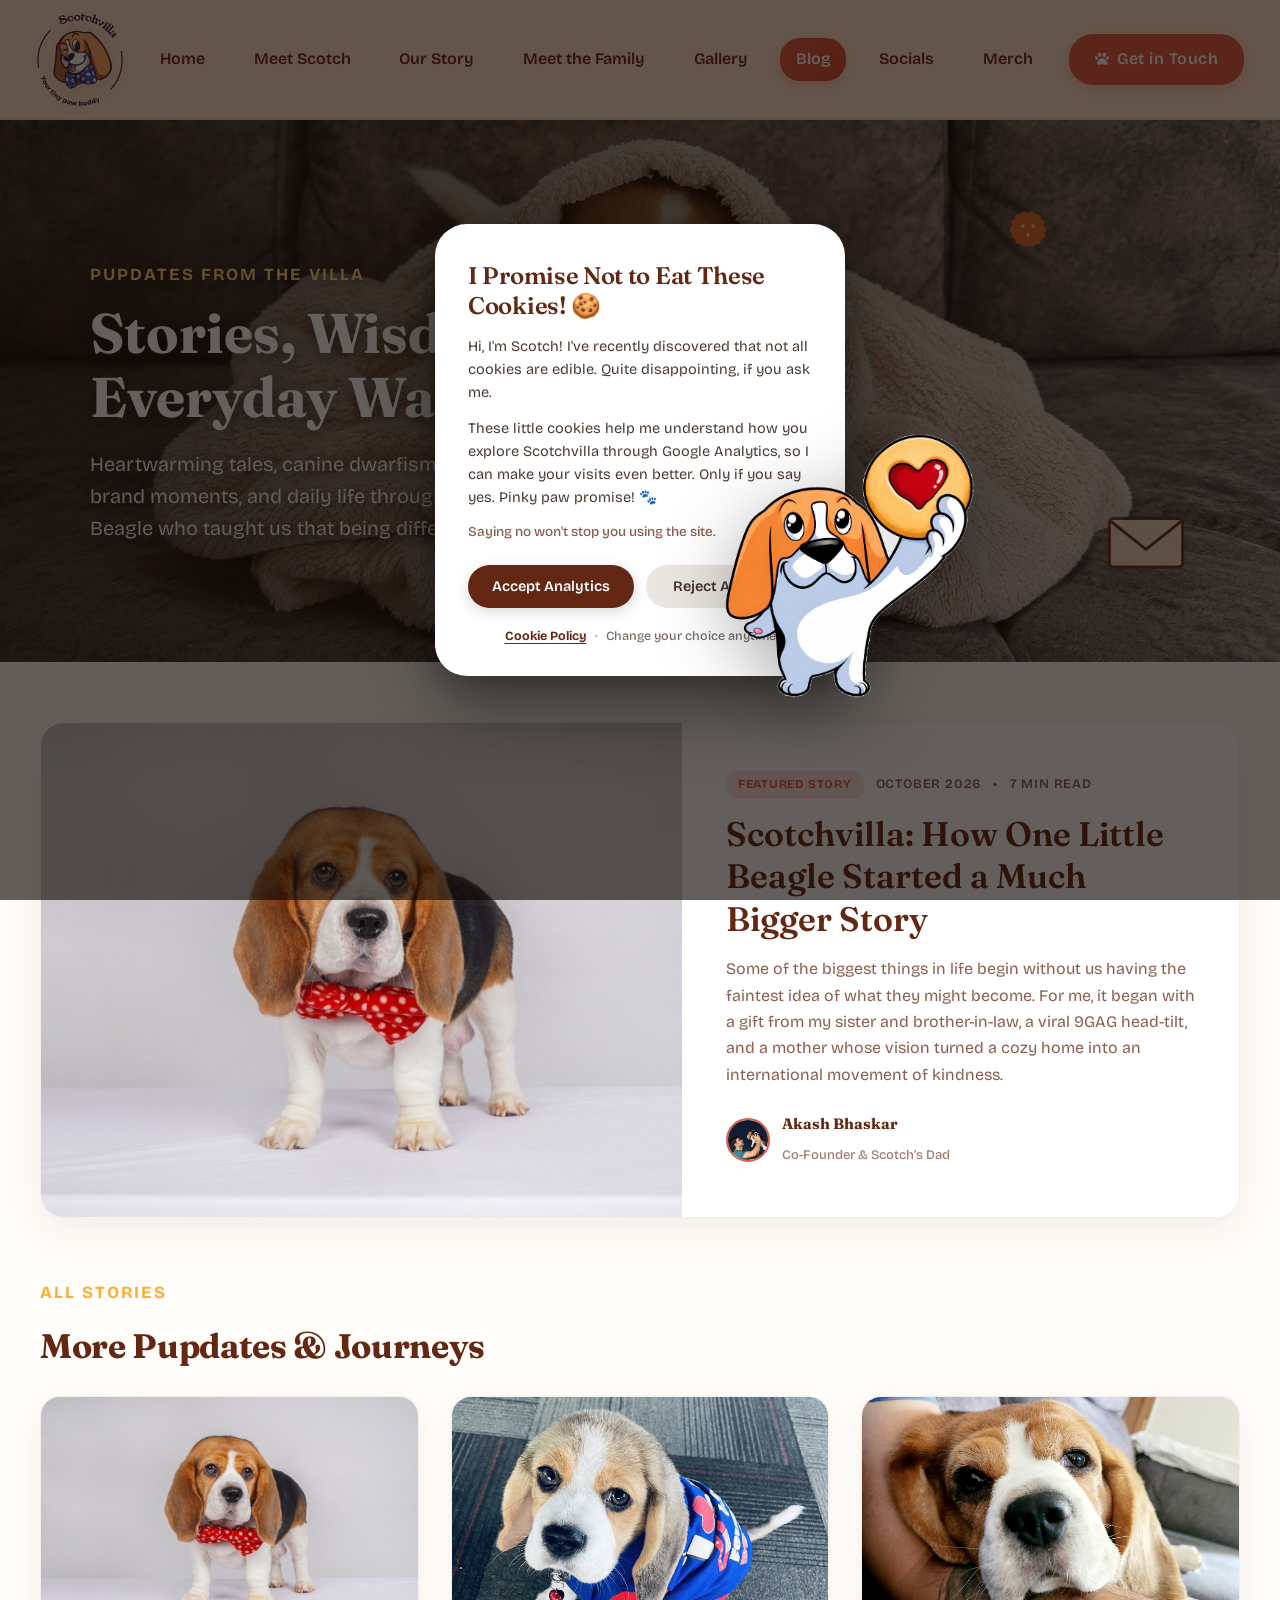
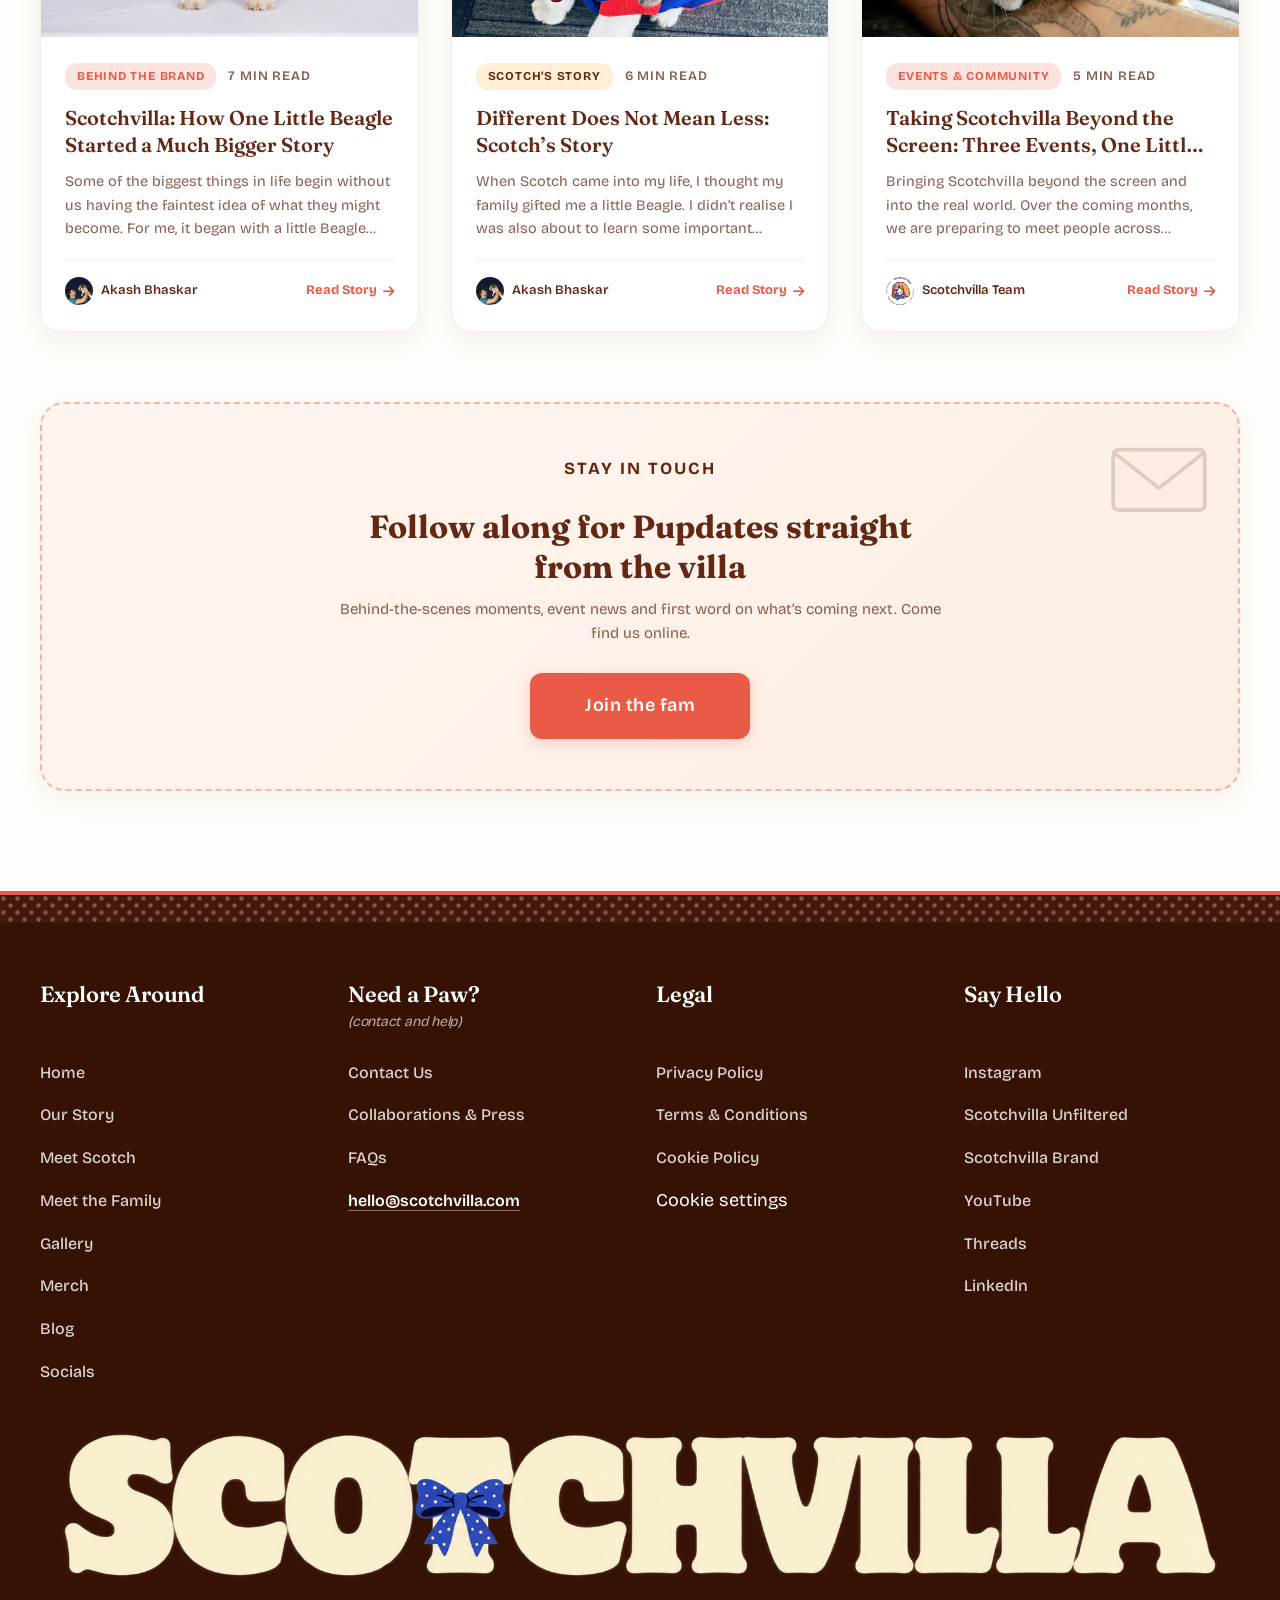
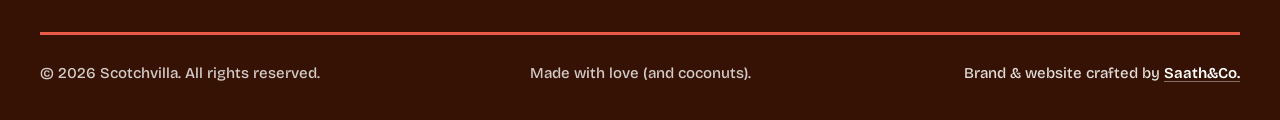
==== blog.html @ 908840a4 "Unify all CTA button border-radius to 12px across site" ====
<!DOCTYPE html>
<html lang="en">
<head>
  <meta charset="UTF-8">
  <meta name="viewport" content="width=device-width, initial-scale=1.0">
  <title>Blog — The Scotchvilla Pupdates & Stories | Life, Dwarfism & Joy</title>
  <meta name="description" content="Heartwarming stories, dwarfism care advice, behind-the-brand moments, and daily waddles from Scotch, the dwarf Beagle, and the Scotchvilla family.">
  
  <!-- Favicon -->
  <link rel="icon" type="image/png" sizes="32x32" href="images/favicon-32x32.png">
  <link rel="icon" type="image/png" sizes="192x192" href="images/favicon-192x192.png">
  <link rel="apple-touch-icon" href="images/apple-touch-icon.png">

  <!-- Google Fonts Preconnect -->
  <link rel="preconnect" href="https://fonts.googleapis.com">
  <link rel="preconnect" href="https://fonts.gstatic.com" crossorigin>
  <link href="https://fonts.googleapis.com/css2?family=Bricolage+Grotesque:opsz,wght@12..96,400..700&family=Caveat:wght@600;700&family=Fraunces:ital,opsz,wght@0,9..144,400..800;1,9..144,400..800&display=swap" rel="stylesheet">

  <!-- Font Awesome Icons -->
  <link rel="stylesheet" href="https://cdnjs.cloudflare.com/ajax/libs/font-awesome/6.4.0/css/all.min.css" integrity="sha512-iecdLmaskl7CVkqkXNQ/ZH/XLlvWZOJyj7Yy7tcenmpD1ypASozpmT/E0iPtmFIB46ZmdtAc9eNBvH0H/ZpiBw==" crossorigin="anonymous" referrerpolicy="no-referrer">

  <!-- Main & Subpages Stylesheets -->
  <link rel="stylesheet" href="css/style.css?v=61.0">
  <link rel="stylesheet" href="css/pages.css?v=29.0">
</head>
<body class="page-blog">

  <!-- ==================== HEADER / NAVBAR ==================== -->
  <header id="site-header" class="site-header">
    <div class="nav-container">
      <a href="index.html" class="logo-link" title="Scotchvilla">
        <img src="images/scotchvilla-logo.png" alt="Scotchvilla - Your tiny paw buddy" class="logo-img" width="580" height="622">
      </a>

      <!-- Desktop Nav -->
      <nav class="desktop-nav" aria-label="Main Navigation">
        <ul class="nav-menu">
          <li class="nav-item"><a href="index.html#hero" class="nav-link">Home</a></li>
          <li class="nav-item"><a href="index.html#meet-scotch" class="nav-link">Meet Scotch</a></li>
          <li class="nav-item"><a href="index.html#story-so-far" class="nav-link">Our Story</a></li>
          <li class="nav-item"><a href="index.html#puppies" class="nav-link">Meet the Family</a></li>
          <li class="nav-item"><a href="gallery.html" class="nav-link">Gallery</a></li>
          <li class="nav-item"><a href="blog.html" class="nav-link active">Blog</a></li>
          <li class="nav-item"><a href="socials.html" class="nav-link">Socials</a></li>
          <li class="nav-item"><a href="merch.html" class="nav-link">Merch</a></li>
        </ul>
      </nav>

      <!-- CTA Button -->
      <div class="header-actions">
        <a href="#contact-modal" class="btn btn-primary nav-cta open-contact-trigger"><i class="fas fa-paw nav-paw-icon"></i> Get in Touch</a>
        <button id="mobile-menu-toggle" class="mobile-toggle" aria-label="Toggle navigation menu" aria-expanded="false">
          <span class="hamburger-bar"></span>
          <span class="hamburger-bar"></span>
          <span class="hamburger-bar"></span>
        </button>
      </div>
    </div>

    <!-- Mobile Drawer Navigation -->
    <div id="mobile-nav-drawer" class="mobile-nav-drawer">
      <ul class="mobile-menu">
        <li class="mobile-item"><a href="index.html#hero" class="mobile-link">Home</a></li>
        <li class="mobile-item"><a href="index.html#meet-scotch" class="mobile-link">Meet Scotch</a></li>
        <li class="mobile-item"><a href="index.html#story-so-far" class="mobile-link">Our Story</a></li>
        <li class="mobile-item"><a href="index.html#puppies" class="mobile-link">Meet the Family</a></li>
        <li class="mobile-item"><a href="gallery.html" class="mobile-link">Gallery</a></li>
        <li class="mobile-item"><a href="blog.html" class="mobile-link active">Blog</a></li>
        <li class="mobile-item"><a href="socials.html" class="mobile-link">Socials</a></li>
        <li class="mobile-item"><a href="merch.html" class="mobile-link">Merch</a></li>
        <li class="mobile-item mobile-cta-wrap">
          <a href="#contact-modal" class="btn btn-primary btn-block open-contact-trigger">Get in Touch</a>
        </li>
      </ul>
    </div>
  </header>

  <main id="main-content">

    <!-- ==================== HERO BANNER ==================== -->
    <section class="subpage-hero gallery-hero blog-hero">
      <span class="subpage-doodle subpage-doodle-left" aria-hidden="true">
        <svg width="48" height="48" viewBox="0 0 24 24" fill="none" stroke="#E5422D" stroke-width="2.5" stroke-linecap="round" stroke-linejoin="round">
          <path d="M20.84 4.61a5.5 5.5 0 0 0-7.78 0L12 5.67l-1.06-1.06a5.5 5.5 0 0 0-7.78 7.78l1.06 1.06L12 21.23l7.78-7.78 1.06-1.06a5.5 5.5 0 0 0 0-7.78z"></path>
        </svg>
      </span>
      <span class="subpage-doodle subpage-doodle-right" aria-hidden="true">
        <svg width="44" height="44" viewBox="0 0 36 36" fill="none">
          <path d="M18 2 L18 34 M2 18 L34 18 M6 6 L30 30 M6 30 L30 6" stroke="#FCAD36" stroke-width="3" stroke-linecap="round"/>
        </svg>
      </span>

      <div class="subpage-hero-container">
        <span class="section-badge gold-badge">PUPDATES FROM THE VILLA</span>
        <h1 class="subpage-title">Stories, Wisdom &amp; Everyday Waddles</h1>
        <p class="subpage-subtitle">
          Heartwarming tales, canine dwarfism care insights, behind-the-brand moments, and daily life through the gentle eyes of a dwarf Beagle who taught us that being different is beautiful.
        </p>
      </div>
    </section>

    <!-- ==================== BLOG SECTION ==================== -->
    <section class="blog-section">
      <div class="section-container">

        <!-- Featured Post Card -->
        <article class="featured-post-card open-reader-trigger"
          data-title="Scotchvilla: How One Little Beagle Started a Much Bigger Story"
          data-category="Behind the Brand"
          data-date="October 2026"
          data-readtime="7 min read"
          data-author="Akash Bhaskar"
          data-img="images/blog-scotch-bowtie.jpg"
          data-content="<p>Some of the biggest things in life begin without us having the faintest idea of what they might become.</p><p>For me, it began with a little Beagle called Scotch.</p><p>Scotch came into my life as a gift from my sister Athira and my brother-in-law Sagar. I don't think any of us could have imagined then just how much this little dog would come to mean to me, or how far his story would eventually travel.</p><p>He quickly became a very important part of my life. There was his love for food, his peculiar little walk, his expressions, his cuddles and all the everyday moments that make living with a dog such a joy. Scotch has dwarfism, which makes him physically different in certain ways, but what I came to know first and foremost was his personality. He was simply Scotch, with his own quirks, preferences and ways of looking at the world.</p><p>At the time, I wasn't thinking about any of this as a story worth telling. I was just living it.</p><p>Then, a friend of mine asked if I could create an Instagram account for Scotch. She found him incredibly cute and wanted to follow his little adventures. I thought a few other friends might enjoy seeing him too.</p><p>So, in 2022, I created an account and called it Scotchvilla.</p><p>I had combined Scotch's name with the word Villa because I wanted it to feel like his little home on the internet. For the first three months or so, the account was private. There was no business plan, no content strategy and certainly no ambition to build a brand. I was simply sharing pictures of my extra adorable dog.</p><p>Little did I know that this little home would eventually welcome people from all over the world.</p><h3 style='font-family: var(--font-serif); font-size: 24px; color: var(--color-brown); margin: 30px 0 14px;'>When the world started noticing Scotch</h3><p>One of the first moments that changed everything was a very simple reel.</p><p>Scotch was sitting, sticking his tongue out and tilting his head. That was it. No elaborate shoot, no clever production and no complicated ideas. Just a dog being himself.</p><p>The reel went viral and was even featured by 9GAG.</p><p>Suddenly, people who had never met us were following Scotch. When the account reached around 10,000 followers, I began noticing people from countries I had never imagined he would reach. We had followers from the US, Canada, Europe, Brazil, Thailand, Malaysia and several other places.</p><p>But the numbers weren't what stayed with me.</p><p>It was the messages.</p><p>People would tell me that Scotch had made their day better or cheered them up when they were feeling low. They weren't just commenting on how adorable he looked. They were telling me how he made them feel.</p><p>I remember attending a meetup in Bengaluru with Scotch and having someone approach me because they recognised him. It was a strange and wonderful feeling. A dog who had initially been known only to our family and friends had become recognisable to strangers.</p><p>Then came another interesting suggestion. People began asking if we could create a plush toy resembling Scotch, something they could keep with them beyond a screen.</p><p>That really stayed with me. It made me realise that people were beginning to see Scotch as a comforting character, someone they wanted to take a little piece of into their own lives.</p><p>We hadn't set out to build a community. We had simply shared Scotch with the world, and a community had grown around him.</p><h3 style='font-family: var(--font-serif); font-size: 24px; color: var(--color-brown); margin: 30px 0 14px;'>When a little home needed a bigger world</h3><p>As Scotch's audience grew, I began thinking about what people were connecting with.</p><p>It wasn't just his appearance. It was his personality, his individuality and the joy he brought into their lives.</p><p>Scotch is a dwarf Beagle with a distinctive little walk and his own needs and limitations. But he is also a dog who loves food (particularly coconut), cuddles, family and the simple pleasures of life. His physical differences are part of his story, but they aren't his entire story.</p><p>Living with him made me think about how often we expect people and animals to fit into our idea of normal. We spend so much time trying to fit in ourselves that we sometimes forget there is no single way to look, live or experience the world.</p><p>Perhaps the more important thing is to accept ourselves and allow others the same freedom.</p><p>I began seeing the possibility of building something around that feeling. Something that could bring people joy while encouraging kindness, empathy, individuality and inclusion.</p><p>There was also a practical consideration. Instagram had given us an incredible community, and it will always remain an important part of our journey. But I didn't want Scotchvilla's entire future to depend on one social media platform.</p><p>I wanted to create a home of our own, with room for stories, products, experiences, collaborations and relationships that could grow over time.</p><p>The idea wasn't to stop sharing Scotch. It was to build something more around what people already loved about him.</p><p>And that is where my mother, Srikala Bhaskaran, came in.</p><h3 style='font-family: var(--font-serif); font-size: 24px; color: var(--color-brown); margin: 30px 0 14px;'>The vision that turned Scotchvilla into a brand</h3><p>Mom was the person who first saw the possibility of taking Scotchvilla beyond Instagram and turning it into a meaningful brand.</p><p>My mom has always been the anchor of our family. She is caring and deeply devoted to the people around her, but she is also strong, assertive and resilient. She has guided me and my sister through important decisions and has been a constant source of wisdom.</p><p>What made her role in Scotchvilla special was that she didn't see it merely as a popular Instagram page. She saw the possibility of building something that could grow, create value and make a positive impact.</p><p>She initiated the idea of turning that possibility into a brand.</p><p>Scotchvilla gave her an opportunity to bring her judgement, ideas and life experience into a new role. She helped shape our thinking around products and content, contributed to budgeting and became our first investor.</p><p>My role has been to help translate that vision into action, bringing together my experience in entrepreneurship, storytelling, digital media, community building and marketing.</p><p>We approach the journey from different perspectives, but the ambition is shared: to build something meaningful from a story that began very personally for our family.</p><p>In January 2026, we formally launched Scotchvilla as a brand at Pet Fair Bengaluru.</p><p>We started with stickers, bookmarks, badges, postcards, calendars and calendars, followed by T-shirts, Tote bags and Fridge Magnets. These were our first steps towards giving people something tangible that they could take home from the world of Scotch.</p><p>But merchandise was never meant to be the destination.</p><h3 style='font-family: var(--font-serif); font-size: 24px; color: var(--color-brown); margin: 30px 0 14px;'>More than a brand built around a dog</h3><p>We imagine Scotchvilla growing into a character-led world of stories, toys, products, experiences, events and community.</p><p>A world that children and families can enjoy, pet parents can relate to, and even people who have never owned a pet can find something meaningful in.</p><p>At its heart, Scotchvilla celebrates kindness, empathy, inclusivity, individuality and joy. We want these values to influence what we create, the people we work with and the impact we make, including our commitment to animal welfare.</p><p>We also know that building a brand requires more than having an audience that loves a character. We have to understand what people genuinely want, create things that add value and make responsible decisions that allow the business to grow sustainably.</p><p>We are still learning, experimenting and figuring things out. There is a long way to go, and that is part of the excitement.</p><p>What matters to me is that we grow without losing the emotional connection that brought people to Scotch in the first place.</p><p>I want children to discover a world that sparks their imagination. I want pet parents to find stories that feel familiar. I want families to feel welcome, and I want people to realise that they don't need to be a parent to a dog to belong here.</p><p>You could come to Scotchvilla because you love dogs, because you enjoy a good character, because something makes you laugh, or simply because you believe the world could do with a little more kindness.</p><p>There should be room for everyone.</p><h3 style='font-family: var(--font-serif); font-size: 24px; color: var(--color-brown); margin: 30px 0 14px;'>The little dog who started it all</h3><p>Looking back, I find it rather wonderful that this entire journey began with a gift from my sister and brother-in-law, followed by a friend who wanted to see pictures of my dog.</p><p>I wasn't trying to build a community. I wasn't trying to start a business. I certainly wasn't thinking about creating a character-led brand with ambitions beyond India.</p><p>I was just sharing little moments from my life with Scotch.</p><p>Somewhere along the way, those moments began to mean something to people we had never met. And that connection gave us the opportunity to build something bigger.</p><p>Scotch will always be at the heart of this story. He is the reason it began, the character people first connected with and the little dog who continues to remind us that being different doesn't make you any less deserving of love, happiness or a fulfilling life.</p><p>But Scotchvilla is the world we are building from that beginning.</p><p>A world where stories bring people together, products bring a little joy into everyday life, and kindness is something we practise rather than simply talk about.</p><p>I hope that, over time, Scotchvilla becomes one of the world's most loved and kind character-led brands. Not simply because people recognise Scotch, but because they believe in what the world around him stands for.</p><p>My biggest ambition is to build a brand that grows beyond one dog, but never grows away from the values that dog taught us.</p><p>And to think, it all began because someone wanted to see a few pictures of him.</p>">
          <div class="featured-media">
            <img src="images/blog-scotch-bowtie.jpg" alt="Scotch wearing a red polka-dot bow tie" class="featured-img" loading="lazy">
          </div>
          <div class="featured-content">
            <div class="post-meta">
              <span class="post-tag tag-coral">FEATURED STORY</span>
              <span>October 2026</span>
              <span>&bull;</span>
              <span>7 min read</span>
            </div>
            <h2 class="post-title">Scotchvilla: How One Little Beagle Started a Much Bigger Story</h2>
            <p class="post-excerpt">
              Some of the biggest things in life begin without us having the faintest idea of what they might become. For me, it began with a gift from my sister and brother-in-law, a viral 9GAG head-tilt, and a mother whose vision turned a cozy home into an international movement of kindness.
            </p>
            <div class="post-author-box">
              <img src="images/family-akash.png?v=2.0" alt="Akash" class="author-avatar">
              <div class="author-info">
                <h4>Akash Bhaskar</h4>
                <span>Co-Founder &amp; Scotch’s Dad</span>
              </div>
            </div>
          </div>
        </article>

        <!-- Blog Section Heading -->
        <div class="blog-section-heading">
          <span class="section-badge gold-badge">ALL STORIES</span>
          <h2 class="section-title">More Pupdates &amp; Journeys</h2>
        </div>

        <!-- Blog Posts Grid -->
        <div class="blog-grid" id="blog-grid">

          <!-- Post 1: Behind the Brand Flagship Story -->
          <article class="blog-card open-reader-trigger"
            data-category="Behind the Brand"
            data-title="Scotchvilla: How One Little Beagle Started a Much Bigger Story"
            data-date="Oct 20, 2026"
            data-readtime="7 min read"
            data-author="Akash Bhaskar"
            data-img="images/blog-scotch-bowtie.jpg"
            data-content="<p>Some of the biggest things in life begin without us having the faintest idea of what they might become.</p><p>For me, it began with a little Beagle called Scotch.</p><p>Scotch came into my life as a gift from my sister Athira and my brother-in-law Sagar. I don't think any of us could have imagined then just how much this little dog would come to mean to me, or how far his story would eventually travel.</p><p>He quickly became a very important part of my life. There was his love for food, his peculiar little walk, his expressions, his cuddles and all the everyday moments that make living with a dog such a joy. Scotch has dwarfism, which makes him physically different in certain ways, but what I came to know first and foremost was his personality. He was simply Scotch, with his own quirks, preferences and ways of looking at the world.</p><p>At the time, I wasn't thinking about any of this as a story worth telling. I was just living it.</p><p>Then, a friend of mine asked if I could create an Instagram account for Scotch. She found him incredibly cute and wanted to follow his little adventures. I thought a few other friends might enjoy seeing him too.</p><p>So, in 2022, I created an account and called it Scotchvilla.</p><p>I had combined Scotch's name with the word Villa because I wanted it to feel like his little home on the internet. For the first three months or so, the account was private. There was no business plan, no content strategy and certainly no ambition to build a brand. I was simply sharing pictures of my extra adorable dog.</p><p>Little did I know that this little home would eventually welcome people from all over the world.</p><h3 style='font-family: var(--font-serif); font-size: 24px; color: var(--color-brown); margin: 30px 0 14px;'>When the world started noticing Scotch</h3><p>One of the first moments that changed everything was a very simple reel.</p><p>Scotch was sitting, sticking his tongue out and tilting his head. That was it. No elaborate shoot, no clever production and no complicated ideas. Just a dog being himself.</p><p>The reel went viral and was even featured by 9GAG.</p><p>Suddenly, people who had never met us were following Scotch. When the account reached around 10,000 followers, I began noticing people from countries I had never imagined he would reach. We had followers from the US, Canada, Europe, Brazil, Thailand, Malaysia and several other places.</p><p>But the numbers weren't what stayed with me.</p><p>It was the messages.</p><p>People would tell me that Scotch had made their day better or cheered them up when they were feeling low. They weren't just commenting on how adorable he looked. They were telling me how he made them feel.</p><p>I remember attending a meetup in Bengaluru with Scotch and having someone approach me because they recognised him. It was a strange and wonderful feeling. A dog who had initially been known only to our family and friends had become recognisable to strangers.</p><p>Then came another interesting suggestion. People began asking if we could create a plush toy resembling Scotch, something they could keep with them beyond a screen.</p><p>That really stayed with me. It made me realise that people were beginning to see Scotch as a comforting character, someone they wanted to take a little piece of into their own lives.</p><p>We hadn't set out to build a community. We had simply shared Scotch with the world, and a community had grown around him.</p><h3 style='font-family: var(--font-serif); font-size: 24px; color: var(--color-brown); margin: 30px 0 14px;'>When a little home needed a bigger world</h3><p>As Scotch's audience grew, I began thinking about what people were connecting with.</p><p>It wasn't just his appearance. It was his personality, his individuality and the joy he brought into their lives.</p><p>Scotch is a dwarf Beagle with a distinctive little walk and his own needs and limitations. But he is also a dog who loves food (particularly coconut), cuddles, family and the simple pleasures of life. His physical differences are part of his story, but they aren't his entire story.</p><p>Living with him made me think about how often we expect people and animals to fit into our idea of normal. We spend so much time trying to fit in ourselves that we sometimes forget there is no single way to look, live or experience the world.</p><p>Perhaps the more important thing is to accept ourselves and allow others the same freedom.</p><p>I began seeing the possibility of building something around that feeling. Something that could bring people joy while encouraging kindness, empathy, individuality and inclusion.</p><p>There was also a practical consideration. Instagram had given us an incredible community, and it will always remain an important part of our journey. But I didn't want Scotchvilla's entire future to depend on one social media platform.</p><p>I wanted to create a home of our own, with room for stories, products, experiences, collaborations and relationships that could grow over time.</p><p>The idea wasn't to stop sharing Scotch. It was to build something more around what people already loved about him.</p><p>And that is where my mother, Srikala Bhaskaran, came in.</p><h3 style='font-family: var(--font-serif); font-size: 24px; color: var(--color-brown); margin: 30px 0 14px;'>The vision that turned Scotchvilla into a brand</h3><p>Mom was the person who first saw the possibility of taking Scotchvilla beyond Instagram and turning it into a meaningful brand.</p><p>My mom has always been the anchor of our family. She is caring and deeply devoted to the people around her, but she is also strong, assertive and resilient. She has guided me and my sister through important decisions and has been a constant source of wisdom.</p><p>What made her role in Scotchvilla special was that she didn't see it merely as a popular Instagram page. She saw the possibility of building something that could grow, create value and make a positive impact.</p><p>She initiated the idea of turning that possibility into a brand.</p><p>Scotchvilla gave her an opportunity to bring her judgement, ideas and life experience into a new role. She helped shape our thinking around products and content, contributed to budgeting and became our first investor.</p><p>My role has been to help translate that vision into action, bringing together my experience in entrepreneurship, storytelling, digital media, community building and marketing.</p><p>We approach the journey from different perspectives, but the ambition is shared: to build something meaningful from a story that began very personally for our family.</p><p>In January 2026, we formally launched Scotchvilla as a brand at Pet Fair Bengaluru.</p><p>We started with stickers, bookmarks, badges, postcards, calendars and calendars, followed by T-shirts, Tote bags and Fridge Magnets. These were our first steps towards giving people something tangible that they could take home from the world of Scotch.</p><p>But merchandise was never meant to be the destination.</p><h3 style='font-family: var(--font-serif); font-size: 24px; color: var(--color-brown); margin: 30px 0 14px;'>More than a brand built around a dog</h3><p>We imagine Scotchvilla growing into a character-led world of stories, toys, products, experiences, events and community.</p><p>A world that children and families can enjoy, pet parents can relate to, and even people who have never owned a pet can find something meaningful in.</p><p>At its heart, Scotchvilla celebrates kindness, empathy, inclusivity, individuality and joy. We want these values to influence what we create, the people we work with and the impact we make, including our commitment to animal welfare.</p><p>We also know that building a brand requires more than having an audience that loves a character. We have to understand what people genuinely want, create things that add value and make responsible decisions that allow the business to grow sustainably.</p><p>We are still learning, experimenting and figuring things out. There is a long way to go, and that is part of the excitement.</p><p>What matters to me is that we grow without losing the emotional connection that brought people to Scotch in the first place.</p><p>I want children to discover a world that sparks their imagination. I want pet parents to find stories that feel familiar. I want families to feel welcome, and I want people to realise that they don't need to be a parent to a dog to belong here.</p><p>You could come to Scotchvilla because you love dogs, because you enjoy a good character, because something makes you laugh, or simply because you believe the world could do with a little more kindness.</p><p>There should be room for everyone.</p><h3 style='font-family: var(--font-serif); font-size: 24px; color: var(--color-brown); margin: 30px 0 14px;'>The little dog who started it all</h3><p>Looking back, I find it rather wonderful that this entire journey began with a gift from my sister and brother-in-law, followed by a friend who wanted to see pictures of my dog.</p><p>I wasn't trying to build a community. I wasn't trying to start a business. I certainly wasn't thinking about creating a character-led brand with ambitions beyond India.</p><p>I was just sharing little moments from my life with Scotch.</p><p>Somewhere along the way, those moments began to mean something to people we had never met. And that connection gave us the opportunity to build something bigger.</p><p>Scotch will always be at the heart of this story. He is the reason it began, the character people first connected with and the little dog who continues to remind us that being different doesn't make you any less deserving of love, happiness or a fulfilling life.</p><p>But Scotchvilla is the world we are building from that beginning.</p><p>A world where stories bring people together, products bring a little joy into everyday life, and kindness is something we practise rather than simply talk about.</p><p>I hope that, over time, Scotchvilla becomes one of the world's most loved and kind character-led brands. Not simply because people recognise Scotch, but because they believe in what the world around him stands for.</p><p>My biggest ambition is to build a brand that grows beyond one dog, but never grows away from the values that dog taught us.</p><p>And to think, it all began because someone wanted to see a few pictures of him.</p>">
            <div class="blog-card-media">
              <img src="images/blog-scotch-bowtie.jpg" alt="Scotch wearing a red polka-dot bow tie" class="blog-card-img" loading="lazy">
            </div>
            <div class="blog-card-body">
              <div class="post-meta">
                <span class="post-tag tag-coral">Behind the Brand</span>
                <span>7 min read</span>
              </div>
              <h3 class="blog-card-title">Scotchvilla: How One Little Beagle Started a Much Bigger Story</h3>
              <p class="blog-card-excerpt">
                Some of the biggest things in life begin without us having the faintest idea of what they might become. For me, it began with a little Beagle called Scotch.
              </p>
              <div class="blog-card-footer">
                <div class="blog-card-author">
                  <img src="images/family-akash.png?v=2.0" alt="Akash" class="blog-card-author-avatar">
                  <span>Akash Bhaskar</span>
                </div>
                <span class="read-story-link">Read Story <i class="fas fa-arrow-right"></i></span>
              </div>
            </div>
          </article>

          <!-- Post 2: Different Does Not Mean Less: Scotch’s Story -->
          <article class="blog-card open-reader-trigger"
            data-category="Scotch’s Story"
            data-title="Different Does Not Mean Less: Scotch’s Story"
            data-date="October 2026"
            data-readtime="6 min read"
            data-author="Akash Bhaskar"
            data-img="images/gallery/gallery-13.jpg"
            data-content="<p>When Scotch came into my life, I thought my family gifted me a little Beagle. I didn’t realise I was also about to learn some important lessons about patience, acceptance and what it really means to understand another living being.</p><p>Scotch came home on 4th August 2021, as a gift from my sister Athira and my brother-in-law Sagar. He was unbelievably tiny, ridiculously adorable and had the most peculiar little walk. He was much smaller than other Beagles his age, but at the time, I didn’t know what that meant.</p><p>I was simply happy to have him around.</p><p>As the months passed, however, we began noticing that Scotch wasn’t growing as we would normally expect a Beagle to grow. His size and distinctive waddle were things we had noticed from the beginning, but his growth made us wonder whether there was something more we needed to understand.</p><h3 style='font-family: var(--font-serif); font-size: 24px; color: var(--color-brown); margin: 30px 0 14px;'>Finding Answers</h3><p>A few months after Scotch came home, I took him to work one day. A colleague pointed out that he wasn’t growing as expected, which prompted me to look into it more seriously.</p><p>We consulted different veterinarians and made dietary changes based on their advice. Eventually, a senior veterinarian in Bengaluru recommended further investigations, including DNA testing and X-rays. Scotch was around seven to eight months old when we learnt that he had dwarfism.</p><p>Until then, I had never had to navigate anything like this as a pet parent. Suddenly, there were questions I needed answers to. What did this mean for Scotch? Were there things we needed to do differently? How could we make sure he was comfortable and well cared for?</p><p>Like most first-time pet parents facing something unfamiliar, I had to learn along the way. We sought veterinary advice, paid closer attention to his needs and gradually became more conscious of the responsibility involved.</p><p>Scotch also has hypothyroidism, for which he takes regular medication, and an enlarged heart. These are important parts of his individual health history, and we continue to pay attention to his health and wellbeing with veterinary guidance.</p><p>One thing the veterinarian said when we learnt about Scotch’s dwarfism has stayed with me. He told me that Scotch was going to be a blessing in my life.</p><p>Looking back, I can say he was right.</p><h3 style='font-family: var(--font-serif); font-size: 24px; color: var(--color-brown); margin: 30px 0 14px;'>Getting to Know Scotch, Beyond His Diagnosis</h3><p>Scotch is a calm, gentle and loving dog. He loves food, enjoys cuddling up next to people and can happily settle down for a nap. He has what I often think of as an old-soul personality inside a body that looks like it belongs to an eternal puppy.</p><p>His little waddle is unmistakable. So is his ability to make himself comfortable beside someone and fall asleep as though the world has no pressing business to attend to.</p><p>Of course, we are mindful of his individual needs. His diet, activities, medication and veterinary visits are important parts of caring for him. We have learnt not to assume that what works for another dog will automatically work for Scotch.</p><p>But I have never wanted his dwarfism to become the only thing people know about him.</p><p>He is not simply a dog with a condition. He is Scotch - a foodie, a cuddler, a comforting companion and a character with a personality entirely his own.</p><p>His dwarfism is part of his story. It is not the whole story.</p><h3 style='font-family: var(--font-serif); font-size: 24px; color: var(--color-brown); margin: 30px 0 14px;'>The Kind of Love That Shows Up Every Day</h3><p>Scotch is particularly close to my mother, Srikala, whom we call his granny. Their relationship is much like that of a granny and her grandchild.</p><p>She makes sure he is fed on time and often feeds him before sitting down to have her own meal. He sleeps beside her, and there is a sense of comfort and familiarity between them that is lovely to watch.</p><p>These might seem like ordinary routines, but I think they tell us something important about caring for another life.</p><p>Love isn&#x27;t always expressed through grand gestures. Sometimes, it is making sure someone has eaten, noticing when something feels different and being there consistently, even when nobody is watching.</p><p>As a family, we have learnt to be more attentive to Scotch&#x27;s needs. Not because every dog with dwarfism needs exactly the same care, but because every dog deserves to be understood as an individual.</p><h3 style='font-family: var(--font-serif); font-size: 24px; color: var(--color-brown); margin: 30px 0 14px;'>What Scotch Has Taught Me About Difference</h3><p>Living with Scotch has made me question how often we measure things against an idea of what is normal.</p><p>We have expectations of how a Beagle should look, how a dog should behave and what growing up should look like. When something falls outside those expectations, we can become so focused on the difference that we overlook the individual.</p><p>Scotch has reminded me that physical differences do not tell us everything about a life. Equally, an adorable appearance does not tell us everything about an animal&#x27;s health or wellbeing. We need to appreciate individuality while taking health and responsible care seriously.</p><p>For anyone caring for a dog with additional needs, my advice would be simple: ask questions, seek guidance from a qualified veterinarian, pay attention to your dog and be prepared to adapt. It is perfectly understandable to feel overwhelmed by an unexpected diagnosis. You don&#x27;t have to know everything immediately; you do have to be willing to learn.</p><p>And if you meet a dog who looks or moves differently, look beyond that first observation. There is a personality, a life and a relationship behind it.</p><h3 style='font-family: var(--font-serif); font-size: 24px; color: var(--color-brown); margin: 30px 0 14px;'>More Than a Story About Dwarfism</h3><p>Scotch has influenced the way I think about individuality, empathy and acceptance. Those lessons have also shaped what I want Scotchvilla to stand for.</p><p>I want us to share his story honestly, helping people understand animals with different needs without reducing them to those differences. I want to encourage responsible pet parenting, kindness and a little more understanding of the lives we share with animals.</p><p>Most importantly, I want people to see Scotch as more than his physical appearance. He doesn&#x27;t need to behave like a typical Beagle or fit into anyone&#x27;s expectations to be special.</p><p>Sometimes, he is just happily eating his food. Sometimes, he snuggles up beside his granny. Sometimes, he is waddling across the room, completely unaware of how many people find that little walk endearing.</p><p>And sometimes, simply being Scotch is enough.</p><p>If his story helps even a few people look at animals who are different with greater kindness and empathy, sharing it will have been worthwhile.</p><p>Scotch has taught me one thing above all: different does not mean less.</p>">
            <div class="blog-card-media">
              <img src="images/gallery/gallery-13.jpg" alt="Scotch waddling happily" class="blog-card-img" loading="lazy">
            </div>
            <div class="blog-card-body">
              <div class="post-meta">
                <span class="post-tag">Scotch’s Story</span>
                <span>6 min read</span>
              </div>
              <h3 class="blog-card-title">Different Does Not Mean Less: Scotch’s Story</h3>
              <p class="blog-card-excerpt">
                When Scotch came into my life, I thought my family gifted me a little Beagle. I didn’t realise I was also about to learn some important lessons about patience, acceptance and what it really means to understand another living being.
              </p>
              <div class="blog-card-footer">
                <div class="blog-card-author">
                  <img src="images/family-akash.png?v=2.0" alt="Akash" class="blog-card-author-avatar">
                  <span>Akash Bhaskar</span>
                </div>
                <span class="read-story-link">Read Story <i class="fas fa-arrow-right"></i></span>
              </div>
            </div>
          </article>

          <!-- Post 3: Taking Scotchvilla Beyond the Screen: Three Events, One Little World -->
          <article class="blog-card open-reader-trigger"
            data-category="Events &amp; Community"
            data-title="Taking Scotchvilla Beyond the Screen: Three Events, One Little World"
            data-date="November 2026"
            data-readtime="5 min read"
            data-author="The Scotchvilla Team"
            data-img="images/gallery/gallery-09.jpg"
            data-content="<p>Scotchvilla began with a little Beagle called Scotch and a corner of the internet where people came to smile at his antics. Over time, that corner grew into a community, a collection of products and an idea that was always meant to become something bigger.</p><p>Now, we are taking the next step: bringing Scotchvilla beyond the screen and into the real world.</p><p>Over the coming months, we are preparing to meet people across Bengaluru, Pune and Mumbai. Each event brings a different audience and a different opportunity to introduce people to Scotchvilla. But the idea behind all three remains the same: to build a world around Scotch that people can experience through products, stories, creativity and community.</p><h3 style='font-family: var(--font-serif); font-size: 24px; color: var(--color-brown); margin: 30px 0 14px;'>Event 1: Kukdukoo Bengaluru — A Little World of Imagination</h3><div style='background: #fff8ef; border-left: 4px solid #b87333; padding: 12px 18px; margin: 16px 0 20px; border-radius: 6px; font-size: 15px;'><strong>Dates: 21–22 November 2026</strong><br><span>Timings: 11 am–6 pm</span><br><span>Venue: Oakridge International School, Varthur Road, Bengaluru</span></div><p>Children have a wonderful way of connecting with characters. Give them a story, something colourful to explore or something they can make with their own hands, and their imagination takes over.</p><p>That’s what makes Kukdukoo particularly exciting for us. It brings children and families together through play, creativity and experiences,  an opportunity to introduce Scotchvilla to people who may never have discovered us through Instagram.</p><p>We want Scotchvilla to be a brand children can enjoy, parents can feel good about and adults can still find relatable. Visitors can explore our existing merchandise, discover the story behind Scotchvilla and meet the people working to bring it to life.</p><p>We are also working on some exciting new products and toys for children. We have a few ideas in development that could bring the world of Scotch into their hands in new ways. We are keeping the details under wraps for now, but we hope to share more as things take shape.</p><p>Our aim is to make the stall more than a place to browse and shop. We want it to feel like a little visit to the world of Scotchvilla - playful, thoughtful and full of things to discover.</p><p>One important note for Scotch fans: Scotch will not be attending Kukdukoo Bengaluru. You will be able to meet the team and discover his world, just not meet him in person at this event.</p><p>For tickets, access rules and the latest visitor information, please check Kukdukoo’s official website before planning your visit.</p><h3 style='font-family: var(--font-serif); font-size: 24px; color: var(--color-brown); margin: 30px 0 14px;'>Event 2: Pet Fed Pune — Treats, Tails and New Connections</h3><div style='background: #fff8ef; border-left: 4px solid #b87333; padding: 12px 18px; margin: 16px 0 20px; border-radius: 6px; font-size: 15px;'><strong>Dates: 13–14 February 2027</strong><br><span>Timings: 11 am–9 pm</span><br><span>Venue: Deccan College Ground, Pune</span></div><p>If Kukdukoo is about introducing Scotchvilla to a world of children and families, Pet Fed brings us closer to a community that has been part of Scotch’s journey from the beginning: pet lovers.</p><p>Scotch has visited several Pet Fed events in Bengaluru with his family over the years. In fact, he was the mascot for Pet Fed Bengaluru 2023. So, returning to the Pet Fed community feels especially meaningful as we take Scotchvilla into its next chapter.</p><p>For us, Pet Fed is an opportunity to reconnect with familiar faces, meet new pet parents and get to know fellow businesses and people working to make the pet-care ecosystem better.</p><p>We will bring our Scotchvilla merchandise, subject to availability, along with something new we are particularly excited about: Scotchvilla baked dog treats, launching officially at Pet Fed Pune.</p><p>We will share more about the treats and the available range closer to the event. We are looking forward to hearing what pet parents think, learning from their experiences and having conversations that go beyond what’s on the stall.</p><p>And for those hoping to meet Scotch, his attendance is currently planned, subject to his health and comfort closer to the dates. His wellbeing will always come first, and any decision will be made with his needs in mind.</p><p>For the latest event information, tickets and visitor rules, please check Pet Fed’s official website.</p><h3 style='font-family: var(--font-serif); font-size: 24px; color: var(--color-brown); margin: 30px 0 14px;'>Event 3: Pet Fed Mumbai — Taking the Scotchvilla Story Further</h3><div style='background: #fff8ef; border-left: 4px solid #b87333; padding: 12px 18px; margin: 16px 0 20px; border-radius: 6px; font-size: 15px;'><strong>Dates: 13–14 March 2027</strong><br><span>Timings: 11 am–9 pm</span><br><span>Venue: NESCO Grounds, Goregaon, Mumbai</span></div><p>From Pune, we head to Mumbai to continue the conversation with the pet-loving community.</p><p>Every event gives us a chance to understand Scotchvilla a little better through the people who experience it. What catches their attention? What products do they enjoy? What would they like to see next? These are the kinds of questions that help a young brand grow thoughtfully.</p><p>At Pet Fed Mumbai, visitors can expect to discover our merchandise, learn about the story behind Scotchvilla and meet the team building it. Product availability will depend on stock closer to the event, and we’ll share the confirmed range and stall details as plans are finalised.</p><p>We are also keen to meet potential collaborators and fellow pet businesses who believe that brands can contribute something meaningful to the ecosystem. For us, Scotchvilla is about more than selling a T-shirt, a treat or a sticker. It’s about kindness, individuality, empathy and finding ways to make life a little better for pets and people.</p><p>Scotch’s attendance is currently planned for Pet Fed Mumbai too, subject to his health and comfort at the time. He’s a member of our family, and his wellbeing will always take priority.</p><p>Please check Pet Fed’s official website for the latest information on tickets, venue arrangements and visitor rules.</p><h3 style='font-family: var(--font-serif); font-size: 24px; color: var(--color-brown); margin: 30px 0 14px;'>Beyond the Stall: What We Hope to Build</h3><p>Sales and visibility matter, of course. We want people to discover our products and help Scotchvilla grow. But we won’t measure the success of these events only by the number of transactions at the end of the day.</p><p>A meaningful conversation, a new collaboration, a suggestion that helps us improve a product or a family that leaves our stall smiling - all of these matter, too.</p><p>For those who already know Scotch from Instagram, these events are an opportunity to see how his little corner of the internet is becoming a wider world. For those meeting us for the first time, they are an introduction to the character behind the brand and the values we want to build around him.</p><p>We are still learning, experimenting and taking things one thoughtful step at a time. We would rather build something meaningful than promise the world before we’re ready.</p><p>Whether you are a pet parent, a family looking for something fun to discover or simply someone who enjoys a good story, we’d love to meet you.</p><p>Follow Scotchvilla, Scotchvilla Unfiltered and the Scotchvilla Brand page on Instagram for updates on our products, event plans and everything else we’re working on.</p><p>Three events. Three cities. One little world we can’t wait to share. See you out there!</p>">
            <div class="blog-card-media">
              <img src="images/gallery/gallery-09.jpg" alt="Scotchvilla event journey" class="blog-card-img" loading="lazy">
            </div>
            <div class="blog-card-body">
              <div class="post-meta">
                <span class="post-tag tag-coral">Events &amp; Community</span>
                <span>5 min read</span>
              </div>
              <h3 class="blog-card-title">Taking Scotchvilla Beyond the Screen: Three Events, One Little World</h3>
              <p class="blog-card-excerpt">
                Bringing Scotchvilla beyond the screen and into the real world. Over the coming months, we are preparing to meet people across Bengaluru, Pune and Mumbai.
              </p>
              <div class="blog-card-footer">
                <div class="blog-card-author">
                  <img src="images/scotchvilla-logo.png" alt="Scotchvilla Team" class="blog-card-author-avatar">
                  <span>Scotchvilla Team</span>
                </div>
                <span class="read-story-link">Read Story <i class="fas fa-arrow-right"></i></span>
              </div>
            </div>
          </article>

        </div>

        <!-- ==================== NEWSLETTER BANNER ==================== -->
        <div class="newsletter-banner" style="margin-top: 70px;">
          <div class="newsletter-content">
            <span class="section-badge coral-badge">STAY IN TOUCH</span>
            <h3 class="newsletter-title">Follow along for Pupdates straight from the villa</h3>
            <p class="newsletter-desc">
              Behind-the-scenes moments, event news and first word on what’s coming next. Come find us online.
            </p>
            <a href="socials.html" class="btn btn-primary newsletter-submit-btn">Join the fam</a>
          </div>
        </div>

      </div>
    </section>

  </main>

  <!-- ==================== ARTICLE READER MODAL ==================== -->
  <div id="reader-modal" class="reader-modal" aria-hidden="true" role="dialog" aria-label="Article Reader">
    <div class="reader-dialog">
      <button class="reader-close" id="reader-close-btn" aria-label="Close article">&times;</button>
      <div class="reader-header">
        <div class="post-meta" id="reader-meta">
          <span class="post-tag" id="reader-tag">Story</span>
          <span id="reader-date">October 2026</span>
          <span>&bull;</span>
          <span id="reader-readtime">5 min read</span>
        </div>
        <h2 class="reader-title" id="reader-title">Article Title</h2>
        <div class="post-author-box" style="margin-bottom: 20px;">
          <img src="images/scotchvilla-logo.png" alt="Scotchvilla" class="author-avatar" id="reader-avatar">
          <div class="author-info">
            <h4 id="reader-author">Author Name</h4>
            <span>Scotchvilla Family</span>
          </div>
        </div>
      </div>
      <img src="images/scotch-section2-a.jpg" alt="Article image" class="reader-img" id="reader-img">
      <div class="reader-body" id="reader-body">
        <!-- Injected article paragraphs -->
      </div>
    </div>
  </div>

  <!-- ==================== FOOTER ==================== -->
  <footer id="site-footer" class="site-footer" role="contentinfo">
    <div class="footer-inner">
      <div class="footer-top">
        <div class="footer-grid">
          
          <!-- Column 1: Explore Around -->
          <div class="footer-col">
            <h3 class="footer-col-title">Explore Around</h3>
            <ul class="footer-nav-list">
              <li><a href="index.html#hero" class="footer-nav-link">Home</a></li>
              <li><a href="index.html#story-so-far" class="footer-nav-link">Our Story</a></li>
              <li><a href="index.html#meet-scotch" class="footer-nav-link">Meet Scotch</a></li>
              <li><a href="index.html#puppies" class="footer-nav-link">Meet the Family</a></li>
              <li><a href="gallery.html" class="footer-nav-link">Gallery</a></li>
              <li><a href="merch.html" class="footer-nav-link">Merch</a></li>
              <li><a href="blog.html" class="footer-nav-link active">Blog</a></li>
              <li><a href="socials.html" class="footer-nav-link">Socials</a></li>
            </ul>
          </div>

          <!-- Column 2: Need a Paw? (contact and help) -->
          <div class="footer-col">
            <h3 class="footer-col-title">Need a Paw? <span class="footer-col-subtitle">(contact and help)</span></h3>
            <ul class="footer-nav-list">
              <li><a href="#contact-modal" class="footer-nav-link open-contact-trigger">Contact Us</a></li>
              <li><a href="#contact-modal" class="footer-nav-link open-contact-trigger">Collaborations &amp; Press</a></li>
              <li><a href="faq.html" class="footer-nav-link">FAQs</a></li>
              <li><a href="mailto:hello@scotchvilla.com" class="footer-nav-link footer-email-link">hello@scotchvilla.com</a></li>
            </ul>
          </div>

          <!-- Column 3: Legal -->
          <div class="footer-col">
            <h3 class="footer-col-title">Legal</h3>
            <ul class="footer-nav-list">
              <li><a href="privacy.html" class="footer-nav-link">Privacy Policy</a></li>
              <li><a href="terms.html" class="footer-nav-link">Terms &amp; Conditions</a></li>
              <li><a href="cookie-policy.html" class="footer-nav-link">Cookie Policy</a></li>
              <li><button type="button" class="footer-nav-link cookie-settings-link" data-cookie-preferences>Cookie settings</button></li>
            </ul>
          </div>

          <!-- Column 4: Say Hello -->
          <div class="footer-col">
            <h3 class="footer-col-title">Say Hello</h3>
            <ul class="footer-nav-list">
              <li><a href="https://instagram.com/scotchvilla" target="_blank" rel="noopener noreferrer" class="footer-nav-link">Instagram</a></li>
              <li><a href="https://instagram.com/scotchvilla_unfiltered" target="_blank" rel="noopener noreferrer" class="footer-nav-link">Scotchvilla Unfiltered</a></li>
              <li><a href="https://instagram.com/scotchvilla.brand" target="_blank" rel="noopener noreferrer" class="footer-nav-link">Scotchvilla Brand</a></li>
              <li><a href="https://youtube.com/@scotchvilla" target="_blank" rel="noopener noreferrer" class="footer-nav-link">YouTube</a></li>
              <li><a href="https://threads.com/@scotchvilla" target="_blank" rel="noopener noreferrer" class="footer-nav-link">Threads</a></li>
              <li><a href="https://linkedin.com/company/scotchvilla" target="_blank" rel="noopener noreferrer" class="footer-nav-link">LinkedIn</a></li>
            </ul>
          </div>

        </div>
      </div>

      <!-- Giant Display Wordmark (SCOTCHVILLA with Dog Paw Cutout) -->
      <div class="footer-huge-wordmark" aria-label="Scotchvilla">
        <img src="images/scotchvilla-footer-wordmark.png" 
             alt="Scotchvilla" 
             class="footer-wordmark-img" 
             width="1916" 
             height="280" 
             loading="lazy">
      </div>

      <!-- Footer Bottom Bar (3-Part Layout) -->
      <div class="footer-bottom">
        <div class="footer-bottom-left">
          &copy; 2026 Scotchvilla. All rights reserved.
        </div>
        <div class="footer-bottom-center">
          Made with love (and coconuts).
        </div>
        <div class="footer-bottom-right">
          <a href="https://www.instagram.com/saathandco_official?dlrf=MXU1Z2llNzJoZGYw" target="_blank" rel="noopener noreferrer" class="footer-credit-link">Brand &amp; website crafted by <span class="footer-credit-brand">Saath&amp;Co.</span></a>
        </div>
      </div>
    </div>
  </footer>

  <!-- ==================== CONTACT MODAL ==================== -->
  <div id="contact-modal" class="contact-modal" aria-hidden="true" role="dialog" aria-label="Contact Us">
    <div class="contact-modal-backdrop" id="contact-modal-close-backdrop"></div>
    <div class="contact-modal-dialog">
      <button class="contact-modal-close" id="contact-modal-close-btn" aria-label="Close modal">&times;</button>
      <div class="contact-modal-header">
        <span class="section-badge gold-badge">Get In Touch</span>
        <h3 class="contact-modal-title">Off you go, little message</h3>
        <p class="contact-modal-subtitle">Leave your details to send a message directly to us on WhatsApp.</p>
      </div>
      <form id="contact-form" class="contact-modal-form">
        <div class="form-group">
          <label for="name">Your Name</label>
          <input type="text" id="name" name="name" required placeholder="John Doe">
        </div>
        <div class="form-group">
          <label for="email">Email Address</label>
          <input type="email" id="email" name="email" required placeholder="john@example.com">
        </div>
        <div class="form-group">
          <label for="phone">Phone Number</label>
          <input type="tel" id="phone" name="phone" placeholder="+91 98765 43210">
        </div>
        <div class="form-group">
          <label for="inquiry-reason">I am getting in touch about</label>
          <select id="inquiry-reason" name="inquiry-reason">
            <option value="brand-collaboration">Brand collaboration</option>
            <option value="press-media">Press &amp; media</option>
            <option value="events-appearances">Events &amp; appearances</option>
            <option value="merch-products">Merch &amp; products</option>
            <option value="hello">Just saying hello to Scotch!</option>
            <option value="other">Something else</option>
          </select>
        </div>
        <div class="form-group">
          <label for="message">Message</label>
          <textarea id="message" name="message" rows="3" placeholder="Drop your note here..."></textarea>
        </div>
        <button type="submit" class="btn btn-primary btn-block"><i class="fab fa-whatsapp" style="margin-right: 8px; font-size: 1.15em;"></i>Send via WhatsApp</button>
      </form>
      <div id="form-success-message" class="form-success-message" style="display: none;">
        <i class="fab fa-whatsapp" style="font-size: 52px; color: #25D366; margin-bottom: 16px;"></i>
        <h4>Thank you!</h4>
        <p>Opening WhatsApp to send your message...</p>
      </div>
    </div>
  </div>

  <!-- Scripts -->
  <script src="js/cookie-consent.js?v=4.0"></script>
  <script src="js/main.js?v=14.0"></script>
  <script>
    // Blog Filtering & Article Reader Modal
    document.addEventListener('DOMContentLoaded', () => {
      const readerModal = document.getElementById('reader-modal');
      const readerClose = document.getElementById('reader-close-btn');



      // Reader Modal logic
      document.querySelectorAll('.open-reader-trigger').forEach(trigger => {
        trigger.addEventListener('click', (e) => {
          // If clicked on an internal link or button that isn't read story, let it proceed
          const title = trigger.getAttribute('data-title');
          const category = trigger.getAttribute('data-category') || 'Story';
          const date = trigger.getAttribute('data-date') || 'October 2026';
          const readTime = trigger.getAttribute('data-readtime') || '5 min read';
          const author = trigger.getAttribute('data-author') || 'Scotchvilla Family';
          const img = trigger.getAttribute('data-img');
          const content = trigger.getAttribute('data-content');

          document.getElementById('reader-title').textContent = title;
          document.getElementById('reader-tag').textContent = category.toUpperCase();
          document.getElementById('reader-date').textContent = date;
          document.getElementById('reader-readtime').textContent = readTime;
          document.getElementById('reader-author').textContent = author;
          const readerAvatar = document.getElementById('reader-avatar');
          if (readerAvatar) {
            if (author.toLowerCase().includes('akash')) {
              readerAvatar.src = 'images/family-akash.png?v=2.0';
            } else {
              readerAvatar.src = 'images/scotchvilla-logo.png';
            }
          }
          if (img) {
            document.getElementById('reader-img').src = img;
            document.getElementById('reader-img').alt = title;
          }
          if (content) {
            document.getElementById('reader-body').innerHTML = content;
          }

          if (readerModal) {
            readerModal.classList.add('active');
            document.body.style.overflow = 'hidden';
          }
        });
      });

      // Close modal
      if (readerClose && readerModal) {
        readerClose.addEventListener('click', () => {
          readerModal.classList.remove('active');
          document.body.style.overflow = '';
        });

        readerModal.addEventListener('click', (e) => {
          if (e.target === readerModal) {
            readerModal.classList.remove('active');
            document.body.style.overflow = '';
          }
        });

        document.addEventListener('keydown', (e) => {
          if (e.key === 'Escape' && readerModal.classList.contains('active')) {
            readerModal.classList.remove('active');
            document.body.style.overflow = '';
          }
        });
      }
    });
  </script>
</body>
</html>
---- css/style.css ----
/* ==========================================================================
   SCOTCHVILLA - YOUR TINY PAW BUDDY
   Clean, Responsive, High-Performance Stylesheet
   ========================================================================== */

/* --------------------------------------------------
   CSS Custom Properties (Theme Variables)
-------------------------------------------------- */
:root {
  /* Colors */
  --color-cream-bg: #FDE3CF;
  --color-brown: #632713;
  --color-blue-bg: #E6EEF0;
  --color-footer-bg: #f3eee3;
  --color-white: #ffffff;
  --color-navy: #632713;
  --color-navy-muted: rgba(99, 39, 19, 0.75);
  --color-navy-light: rgba(99, 39, 19, 0.6);
  --color-coral: #E95B47;
  --color-coral-hover: #C03A28;
  --color-gold: #FCAD36;
  --color-divider: rgba(99, 39, 19, 0.12);
  --color-sage: #5E7A67;
  --color-sage-soft: #B1C4AF;
  --color-sage-bg: #C3D3C6;

  /* Puppy Card Pastel Tints */
  --tint-lavender: rgba(135, 82, 157, 0.35);
  --tint-coral: rgba(233, 91, 71, 0.37);
  --tint-amber: rgba(252, 173, 54, 0.25);

  /* Fonts */
  /* Scotchvilla brand typefaces: Fraunces (primary) and Bricolage Grotesque (secondary), plus Caveat for accents. */
  --font-serif: "Fraunces", Georgia, serif;
  --font-display: "Fraunces", Georgia, serif;
  --font-titan: "Fraunces", Georgia, serif;
  --font-body: "Bricolage Grotesque", -apple-system, BlinkMacSystemFont, "Segoe UI", Roboto, sans-serif;
  --font-sans: "Bricolage Grotesque", -apple-system, BlinkMacSystemFont, "Segoe UI", Roboto, sans-serif;
  --font-script: "Caveat", cursive;

  /* Dimensions */
  --container-max-width: 1400px;
  --container-testimonial-width: 1320px;
  --header-height: 120px;
  --header-height-scrolled: 90px;
  --border-radius-card: 8px;
  --border-radius-btn: 12px;

  /* Transitions */
  --transition-fast: 0.2s ease;
  --transition-smooth: 0.35s cubic-bezier(0.25, 1, 0.5, 1);
}

/* Scotchvilla's supplied arrow and paw cursor artwork */
html,
body {
  cursor: url("../images/cursors/Scotchvilla_Arrow_Website_Cursor.png") 19 6, auto;
}

a,
button,
[role="button"],
input[type="submit"],
input[type="button"] {
  cursor: url("../images/cursors/Scotchvilla_Paw_Website_Cursor.png") 22 6, pointer;
}

/* Keep the supplied paw cursor on the site's custom clickable cards too. */
a,
button,
label,
[role="button"],
input[type="submit"],
input[type="button"],
.filter-btn,
.featured-post-card,
.blog-card,
.btn-add-bag,
.gallery-photo-card,
.hero-dot,
.story-card.flip-card {
  cursor: url("../images/cursors/Scotchvilla_Paw_Website_Cursor.png") 22 6, pointer !important;
}

/* Paw prints briefly follow mouse movement, with a small twinkle accent. */
.paw-trail-layer {
  position: fixed;
  inset: 0;
  z-index: 99999;
  overflow: hidden;
  pointer-events: none;
}

.paw-trail-print {
  position: fixed;
  left: 0;
  top: 0;
  display: grid;
  place-items: center;
  width: 22px;
  height: 22px;
  color: rgba(99, 39, 19, 0.82);
  font-size: 18px;
  line-height: 1;
  transform-origin: center;
  animation: pawTrailFade 950ms ease-out forwards;
  will-change: transform, opacity;
}

.paw-trail-sparkle {
  position: fixed;
  left: 0;
  top: 0;
  color: var(--color-gold);
  font-size: 13px;
  line-height: 1;
  text-shadow: 0 0 8px rgba(252, 173, 54, 0.35);
  animation: pawSparkle 720ms ease-out forwards;
  will-change: transform, opacity;
}

@keyframes pawTrailFade {
  0% { opacity: 0; transform: translate(-50%, -50%) rotate(var(--paw-rotation)) scale(0.55); }
  18% { opacity: 0.88; }
  100% { opacity: 0; transform: translate(-50%, -50%) rotate(var(--paw-rotation)) scale(1); }
}

@keyframes pawSparkle {
  0% { opacity: 0; transform: translate(-50%, -50%) scale(0.2) rotate(-25deg); }
  30% { opacity: 1; transform: translate(-50%, -50%) scale(1) rotate(0deg); }
  100% { opacity: 0; transform: translate(-50%, -50%) scale(0.35) rotate(35deg); }
}

@media (prefers-reduced-motion: reduce) {
  .paw-trail-layer { display: none; }
}

/* ==================================================
   ANGRY BIRDS STYLE SCOTCH COOKIE CONSENT MODAL
================================================== */
.cookie-modal-overlay {
  position: fixed;
  inset: 0;
  z-index: 1000000;
  display: flex;
  align-items: center;
  justify-content: center;
  padding: 24px;
  opacity: 0;
  visibility: hidden;
  transition: opacity 0.32s cubic-bezier(0.16, 1, 0.3, 1), visibility 0.32s ease;
  animation: cookieFadeIn 0.35s cubic-bezier(0.16, 1, 0.3, 1) forwards;
}

@keyframes cookieFadeIn {
  from { opacity: 0; visibility: hidden; }
  to { opacity: 1; visibility: visible; }
}

.cookie-modal-overlay.is-closing {
  opacity: 0;
  transform: scale(0.96);
  transition: opacity 0.25s ease, transform 0.25s ease;
}

/* Dimmed Blurred Backdrop */
.cookie-modal-backdrop {
  position: absolute;
  inset: 0;
  background: rgba(18, 10, 6, 0.65);
  backdrop-filter: blur(8px);
  -webkit-backdrop-filter: blur(8px);
  z-index: 1;
}

/* Stage hosting both Card and Scotch Vector Mascot */
.cookie-modal-stage {
  position: relative;
  width: 100%;
  max-width: 410px;
  z-index: 2;
  margin: auto;
  animation: cookieCardPop 0.45s cubic-bezier(0.18, 0.89, 0.32, 1.25) forwards;
}

@keyframes cookieCardPop {
  0% {
    opacity: 0;
    transform: translateY(28px) scale(0.94);
  }
  100% {
    opacity: 1;
    transform: translateY(0) scale(1);
  }
}

/* Clean Rounded White Card */
.cookie-modal-card {
  position: relative;
  background: #FFFFFF;
  border-radius: 32px;
  padding: 36px 32px 28px;
  box-shadow: 0 28px 75px rgba(0, 0, 0, 0.45), 0 10px 28px rgba(0, 0, 0, 0.18);
  z-index: 2;
  border: 1px solid rgba(255, 255, 255, 0.6);
}

.cookie-card-header {
  margin-bottom: 14px;
}

.cookie-card-title {
  color: var(--color-brown, #221510);
  font-family: var(--font-serif, "Fraunces", Georgia, serif);
  font-size: 24px;
  font-weight: 700;
  line-height: 1.25;
  letter-spacing: -0.3px;
  margin: 0;
}

.cookie-card-body p {
  color: #4A3B32;
  font-family: var(--font-body);
  font-size: 14.5px;
  line-height: 1.6;
  margin: 0 0 12px;
  font-weight: 400;
}

.cookie-card-body p.cookie-subtext {
  color: var(--color-navy-muted, #6B7280);
  font-size: 13.5px;
  font-weight: 500;
  margin: 0 0 22px;
}

/* Two-Button Pill Action Row */
.cookie-card-actions {
  display: flex;
  gap: 12px;
  margin-bottom: 18px;
}

.cookie-btn {
  display: inline-flex;
  align-items: center;
  justify-content: center;
  flex: 1;
  padding: 13px 18px;
  border-radius: 999px;
  font-family: var(--font-body);
  font-size: 14.5px;
  font-weight: 600;
  text-decoration: none;
  cursor: pointer;
  box-sizing: border-box;
  transition: all 0.22s cubic-bezier(0.2, 0.8, 0.2, 1);
  border: none;
  text-align: center;
  white-space: nowrap;
}

/* 1. Accept Analytics (Bold High-Contrast Pill) */
.cookie-btn-accept {
  background: var(--color-brown, #221510);
  color: #FFFFFF;
  box-shadow: 0 4px 14px rgba(34, 21, 16, 0.16);
}

.cookie-btn-accept:hover {
  background: var(--color-coral, #E95B47);
  color: #FFFFFF;
  transform: translateY(-2px);
  box-shadow: 0 8px 22px rgba(233, 91, 71, 0.35);
}

/* 2. Reject Analytics (Soft Neutral Pill) */
.cookie-btn-reject {
  background: #EAE6E1;
  color: #423229;
}

.cookie-btn-reject:hover {
  background: #DFD9D2;
  color: #221510;
  transform: translateY(-1px);
}

/* Cookie Footer Links */
.cookie-card-footer-links {
  display: flex;
  align-items: center;
  justify-content: center;
  gap: 8px;
  font-family: var(--font-body);
  font-size: 12.5px;
  font-weight: 500;
  color: rgba(74, 59, 50, 0.7);
  margin-top: 4px;
}

.cookie-footer-link {
  color: var(--color-brown, #221510);
  text-decoration: underline;
  text-underline-offset: 2.5px;
  font-weight: 700;
  transition: color 0.2s ease;
}

.cookie-footer-link:hover {
  color: var(--color-coral, #E95B47);
}

.cookie-footer-sep {
  color: rgba(74, 59, 50, 0.4);
  font-weight: 700;
}

.cookie-footer-text {
  color: rgba(74, 59, 50, 0.75);
}

/* Mascot Vector Overlap (Dog Carrying the Card in Mouth) */
.cookie-mascot-wrapper {
  position: absolute;
  right: -132px;
  bottom: -26px;
  width: 255px;
  z-index: 3;
  pointer-events: none;
  filter: drop-shadow(0 16px 36px rgba(0, 0, 0, 0.32));
  transition: transform 0.4s cubic-bezier(0.2, 0.8, 0.2, 1);
  animation: mascotSlideIn 0.6s cubic-bezier(0.18, 0.89, 0.32, 1.25) forwards;
}

@keyframes mascotSlideIn {
  0% {
    opacity: 0;
    transform: translateY(35px) rotate(-4deg);
  }
  100% {
    opacity: 1;
    transform: translateY(0) rotate(0deg);
  }
}

.cookie-modal-stage:hover .cookie-mascot-wrapper {
  transform: translateY(-6px) rotate(1.5deg) scale(1.02);
}

.cookie-mascot-img {
  width: 100%;
  height: auto;
  display: block;
  user-select: none;
  -webkit-user-drag: none;
}

/* Prevent body scrolling when cookie modal is open */
body.cookie-modal-open {
  overflow: hidden !important;
}

/* Responsive adjustments */
@media (max-width: 680px) {
  .cookie-modal-stage {
    max-width: 370px;
  }
  
  .cookie-modal-card {
    padding: 28px 22px 22px;
    border-radius: 26px;
  }

  .cookie-card-title {
    font-size: 21px;
  }

  .cookie-card-body p {
    font-size: 13.5px;
    margin-bottom: 10px;
  }

  .cookie-card-actions {
    flex-direction: column;
    gap: 8px;
  }

  .cookie-mascot-wrapper {
    width: 170px;
    right: -25px;
    bottom: -22px;
  }
}

@media (max-width: 420px) {
  .cookie-modal-stage {
    max-width: 320px;
  }
  
  .cookie-mascot-wrapper {
    width: 135px;
    right: -15px;
    bottom: -15px;
  }
}

.cookie-settings-link,
button.footer-nav-link {
  background: none;
  border: none;
  padding: 0;
  margin: 0;
  text-align: left;
  font: inherit;
  color: inherit;
  cursor: pointer;
  text-decoration: none;
  display: inline-block;
}

.cookie-policy-section {
  padding: 34px 20px 90px;
  background: var(--color-cream-bg);
}

.cookie-policy-content {
  max-width: 900px;
  margin: 0 auto;
  padding: clamp(26px, 5vw, 58px);
  border: 1px solid rgba(99, 39, 19, 0.1);
  border-radius: 28px;
  background: #fffdf9;
  box-shadow: 0 18px 55px rgba(54, 18, 4, 0.07);
}

.cookie-policy-content section + section {
  margin-top: 26px;
  padding-top: 24px;
  border-top: 1px solid rgba(99, 39, 19, 0.12);
}

.cookie-policy-content h2 {
  margin: 0 0 10px;
  color: var(--color-brown);
  font: 700 clamp(22px, 3vw, 28px)/1.25 var(--font-serif);
}

.cookie-policy-content p {
  color: var(--color-navy-muted);
  font-size: 16px;
  line-height: 1.8;
}

.cookie-policy-actions {
  display: flex;
  flex-wrap: wrap;
  align-items: center;
  gap: 14px 20px;
  margin-top: 28px;
}

.cookie-policy-actions p {
  margin: 0;
}

@media (max-width: 560px) {
  .cookie-consent-banner {
    bottom: 12px;
    padding: 20px 18px 16px;
    border-radius: 18px;
  }

  .cookie-consent-actions {
    flex-direction: column;
  }

  .cookie-consent-actions button {
    flex: none;
    width: 100%;
  }

  .cookie-consent-links {
    flex-wrap: wrap;
  }

  .cookie-policy-section {
    padding: 20px 14px 58px;
  }

  .cookie-policy-content {
    border-radius: 20px;
  }
}

/* --------------------------------------------------
   Reset & Base Styles
-------------------------------------------------- */
*, *::before, *::after {
  box-sizing: border-box;
  margin: 0;
  padding: 0;
}

html {
  scroll-behavior: smooth;
  -webkit-font-smoothing: antialiased;
  -moz-osx-font-smoothing: grayscale;
}

/* ==========================================================================
   DESIGNER TYPOGRAPHY SPECIFICATION:
   Primary: Fraunces (Headlines 700, Sub-heads 600, Quotes 400 italic; softness 0, wonky off; never all caps)
   Secondary: Bricolage Grotesque (Reading 400, Captions & Legal 500, Buttons & Nav 600, Small Uppercase Labels 700; width 100, optical size matched)
   ========================================================================== */

/* Primary: Fraunces */
h1, h2, h3, h4,
.section-title,
.subpage-title,
.hero-headline,
.product-name,
.product-title,
.story-card-title,
.flip-back-title,
.core-value-title,
.different-headline,
.checklist-item-title,
.cta-headline,
.blog-card-title,
.post-title,
.reel-title,
.gallery-card-title,
.viral-title,
.channel-name,
.collab-text h3,
.footer-col-title,
.cookie-card-title {
  font-family: var(--font-serif);
  font-optical-sizing: auto;
  font-variation-settings: 'opsz' auto, 'SOFT' 0, 'WONK' 0;
  text-transform: none; /* Never all capitals */
}

/* Fraunces Weights: 700 for headlines & product names */
h1, h2,
.hero-headline,
.subpage-title,
.section-title,
.story-header .section-title,
.different-headline,
.cta-headline,
.gallery-share-title,
.newsletter-title,
.product-name,
.product-title,
.reels-spotlight-header .section-title,
.faq-category-title,
.terms-article h2,
.cookie-policy-content h2 {
  font-family: var(--font-serif);
  font-weight: 700;
  font-optical-sizing: auto;
  font-variation-settings: 'opsz' auto, 'SOFT' 0, 'WONK' 0;
  text-transform: none;
}

/* Fraunces Weights: 600 for sub-heads & card titles */
h3, h4,
.story-card-title,
.flip-back-title,
.core-value-title,
.checklist-item-title,
.blog-card-title,
.post-title,
.reel-title,
.gallery-card-title,
.viral-title,
.channel-name,
.collab-text h3,
.footer-col-title,
.puppy-name,
.lightbox-caption h3,
.reader-title,
.cookie-card-title,
.terms-article h3 {
  font-family: var(--font-serif);
  font-weight: 600;
  font-optical-sizing: auto;
  font-variation-settings: 'opsz' auto, 'SOFT' 0, 'WONK' 0;
  text-transform: none;
}

/* Fraunces Weights: 400 italic for quotes & big statements */
blockquote,
.parallax-quote-text,
.hero-quote,
.testimonial-quote-text {
  font-family: var(--font-serif);
  font-weight: 400;
  font-style: italic;
  font-optical-sizing: auto;
  font-variation-settings: 'opsz' auto, 'SOFT' 0, 'WONK' 0;
  text-transform: none;
}

/* Secondary: Bricolage Grotesque */
body,
p,
li,
input,
textarea,
select {
  font-family: var(--font-body);
  font-optical-sizing: auto;
  font-variation-settings: 'wdth' 100, 'opsz' auto;
}

/* Bricolage Grotesque Weights: 400 for reading */
body,
p,
li,
.hero-description,
.story-card-text,
.product-desc,
.blog-card-excerpt,
.gallery-card-desc,
.reader-body p,
.channel-desc,
.section-subtitle {
  font-family: var(--font-body);
  font-weight: 400;
  font-optical-sizing: auto;
  font-variation-settings: 'wdth' 100, 'opsz' auto;
}

/* Bricolage Grotesque Weights: 500 for captions and legal text */
.terms-article p,
.terms-article li,
.cookie-policy-content p,
.faq-answer,
.faq-answer p,
.privacy-content p,
.privacy-content li,
.reel-caption,
.viral-desc,
.cookie-subtext,
.footer-col-subtitle,
.footer-bottom,
.footer-bottom p,
.subpage-breadcrumbs,
.subpage-breadcrumbs a,
.author-info span,
.gallery-card-meta,
.product-meta,
.blog-card-footer {
  font-family: var(--font-body);
  font-weight: 500;
  font-optical-sizing: auto;
  font-variation-settings: 'wdth' 100, 'opsz' auto;
}

/* Bricolage Grotesque Weights: 600 for buttons and navigation */
.btn,
.btn-primary,
.btn-outline,
.btn-add-bag,
.btn-dark-pill,
.btn-story-play,
.btn-cta,
.btn-text-link,
.nav-link,
.nav-cta,
.mobile-nav-link,
.mobile-dropdown-btn,
.filter-btn,
.newsletter-submit-btn,
.channel-btn,
.gallery-share-btn,
.cookie-btn,
.footer-nav-link,
.footer-credit-link {
  font-family: var(--font-body);
  font-weight: 600;
  font-optical-sizing: auto;
  font-variation-settings: 'wdth' 100, 'opsz' auto;
}

/* Bricolage Grotesque Weights: 700 only for small uppercase labels */
.section-badge,
.product-badge,
.reel-tag,
.viral-badge-pill,
.channel-badge,
.post-tag,
.story-year-badge,
.gallery-card-tag,
.hero-pill-badge,
.hero-floating-badge,
.flip-indicator-pill,
.product-type-label,
.product-tag-chip {
  font-family: var(--font-body);
  font-weight: 700;
  text-transform: uppercase;
  font-optical-sizing: auto;
  font-variation-settings: 'wdth' 100, 'opsz' auto;
}

body {
  font-family: var(--font-body);
  font-size: 18px;
  line-height: 1.65;
  color: var(--color-navy);
  background-color: var(--color-cream-bg);
  overflow-x: hidden;
}

img {
  max-width: 100%;
  height: auto;
  display: block;
}

a {
  color: inherit;
  text-decoration: none;
  transition: color var(--transition-fast);
}

button {
  font-family: inherit;
  cursor: pointer;
  border: none;
  background: none;
}

ul, ol {
  list-style: none;
}

/* --------------------------------------------------
   Typography & Shared Elements
-------------------------------------------------- */
.section-container {
  max-width: var(--container-max-width);
  margin: 0 auto;
  padding: 0 40px;
  position: relative;
  z-index: 2;
}

.section-badge {
  display: inline-block;
  font-family: var(--font-body);
  font-size: 17px;
  font-weight: 700;
  text-transform: uppercase;
  letter-spacing: 2px;
  margin-bottom: 12px;
}

.gold-badge {
  color: var(--color-gold);
}

.section-title {
  font-family: var(--font-display);
  font-weight: 700;
  font-optical-sizing: auto;
  font-variation-settings: 'opsz' auto, 'SOFT' 0, 'WONK' 0;
  font-size: clamp(1.875rem, 2.5vw + 1rem, 3rem);
  line-height: 1.15;
  color: var(--color-brown);
  letter-spacing: -0.01em;
  margin-bottom: 20px;
}

.section-subtitle {
  font-family: var(--font-body);
  font-size: 20px;
  color: var(--color-navy-muted);
  line-height: 1.7;
  max-width: 780px;
  margin: 0 auto;
}

.section-header-centered {
  text-align: center;
  margin-bottom: 45px;
}

/* --------------------------------------------------
   Buttons
-------------------------------------------------- */
.btn {
  display: inline-flex;
  align-items: center;
  justify-content: center;
  padding: 16px 36px;
  font-family: var(--font-body);
  font-size: 18px;
  font-weight: 600;
  letter-spacing: 0.5px;
  border-radius: var(--border-radius-btn);
  transition: all var(--transition-smooth);
  text-align: center;
}

.btn-primary {
  background-color: var(--color-coral);
  color: var(--color-white);
  box-shadow: 0 4px 14px rgba(233, 91, 71, 0.25);
}

.btn-primary:hover,
.btn-primary:focus {
  background-color: var(--color-coral-hover);
  color: var(--color-white);
  transform: translateY(-2px);
  box-shadow: 0 6px 20px rgba(192, 58, 40, 0.35);
}

.btn-whatsapp {
  background-color: #25D366;
  border-color: #25D366;
  color: var(--color-white) !important;
  box-shadow: 0 4px 14px rgba(37, 211, 102, 0.28);
}

.btn-whatsapp:hover,
.btn-whatsapp:focus {
  background-color: #1ebc59;
  border-color: #1ebc59;
  color: var(--color-white) !important;
  transform: translateY(-2px);
  box-shadow: 0 6px 20px rgba(37, 211, 102, 0.4);
}

.btn-outline {
  background-color: transparent;
  color: var(--color-brown, #361204);
  border: 2px solid var(--color-brown, #361204);
  box-shadow: 0 2px 8px rgba(54, 18, 4, 0.04);
}

.btn-outline:hover,
.btn-outline:focus {
  background-color: var(--color-brown, #361204);
  color: #FFFFFF;
  transform: translateY(-2px);
  box-shadow: 0 6px 18px rgba(54, 18, 4, 0.16);
}

.btn-block {
  width: 100%;
}

.btn-text-link {
  display: inline-flex;
  align-items: center;
  gap: 12px;
  font-family: var(--font-serif);
  font-size: 20px;
  font-weight: 600;
  color: var(--color-coral);
  transition: all var(--transition-fast);
  margin-top: 30px;
}

.btn-text-link i {
  transition: transform var(--transition-fast);
}

.btn-text-link:hover {
  color: var(--color-navy);
}

.btn-text-link:hover i {
  transform: translateX(6px);
}

/* --------------------------------------------------
   SITE HEADER & NAVIGATION
-------------------------------------------------- */
.site-header {
  position: sticky;
  top: 0;
  left: 0;
  width: 100%;
  height: var(--header-height);
  background-color: rgba(253, 227, 207, 0.94);
  backdrop-filter: blur(14px) saturate(160%);
  -webkit-backdrop-filter: blur(14px) saturate(160%);
  border-bottom: 1px solid rgba(99, 39, 19, 0.08);
  box-shadow: 0 4px 20px rgba(99, 39, 19, 0.04);
  z-index: 1000;
  transition: height 0.3s cubic-bezier(0.25, 1, 0.5, 1),
              background-color 0.3s ease,
              box-shadow 0.3s ease,
              border-color 0.3s ease;
}

.site-header.is-scrolled {
  height: var(--header-height-scrolled);
  background-color: rgba(255, 253, 249, 0.97);
  box-shadow: 0 6px 26px rgba(99, 39, 19, 0.09);
  border-bottom-color: rgba(99, 39, 19, 0.12);
}

.nav-container {
  max-width: var(--container-max-width);
  height: 100%;
  margin: 0 auto;
  padding: 0 36px;
  display: flex;
  align-items: center;
  justify-content: space-between;
  gap: 20px;
}

.logo-wrapper {
  display: flex;
  align-items: center;
  flex-shrink: 0;
}

.logo-link {
  display: flex;
  align-items: center;
  text-decoration: none;
  transition: transform 0.3s cubic-bezier(0.34, 1.56, 0.64, 1);
}

.logo-link:hover {
  transform: scale(1.06) rotate(-2deg);
}

.logo-img {
  height: 100px;
  width: auto;
  max-width: 100%;
  display: block;
  object-fit: contain;
  filter: drop-shadow(0 4px 10px rgba(99, 39, 19, 0.15));
  transition: height 0.3s cubic-bezier(0.25, 1, 0.5, 1),
              filter 0.3s ease;
}

.site-header.is-scrolled .logo-img {
  height: 76px;
}

.logo-link:hover .logo-img {
  filter: drop-shadow(0 8px 18px rgba(233, 91, 71, 0.3));
}

.desktop-nav {
  display: flex;
  align-items: center;
}

.nav-menu {
  display: flex;
  align-items: center;
  gap: clamp(8px, 1.3vw, 20px);
}

.nav-item {
  position: relative;
}

.nav-link {
  font-family: var(--font-body);
  font-size: 16px;
  font-weight: 600;
  color: var(--color-brown);
  padding: 8px 16px;
  border-radius: 20px;
  display: inline-flex;
  align-items: center;
  white-space: nowrap;
  position: relative;
  transition: all 0.25s cubic-bezier(0.25, 1, 0.5, 1);
}

.nav-link::after {
  content: '';
  position: absolute;
  bottom: 3px;
  left: 16px;
  right: 16px;
  height: 2.5px;
  background-color: var(--color-coral);
  border-radius: 2px;
  transform: scaleX(0);
  transform-origin: center;
  transition: transform 0.25s cubic-bezier(0.25, 1, 0.5, 1);
}

.nav-link:hover {
  color: var(--color-coral);
  background-color: rgba(233, 91, 71, 0.08);
  transform: translateY(-1.5px);
}

.nav-link:hover::after {
  transform: scaleX(1);
}

.nav-link.active,
.nav-item.active .nav-link {
  color: #FFFFFF;
  background: linear-gradient(135deg, var(--color-coral) 0%, #D84A36 100%);
  box-shadow: 0 4px 14px rgba(233, 91, 71, 0.28);
}

.nav-link.active::after {
  display: none;
}

.dropdown-arrow {
  font-size: 11px;
  transition: transform var(--transition-fast);
}

.has-dropdown:hover .dropdown-arrow {
  transform: rotate(180deg);
}

/* Dropdown Menu */
.dropdown-menu {
  position: absolute;
  top: 100%;
  left: 0;
  min-width: 240px;
  background-color: var(--color-white);
  border-radius: 8px;
  box-shadow: 0 10px 30px rgba(6, 45, 62, 0.12);
  padding: 12px 0;
  opacity: 0;
  visibility: hidden;
  transform: translateY(10px);
  transition: all var(--transition-smooth);
  z-index: 200;
}

.has-dropdown:hover .dropdown-menu {
  opacity: 1;
  visibility: visible;
  transform: translateY(0);
}

.dropdown-link {
  display: block;
  padding: 10px 24px;
  font-size: 16px;
  color: var(--color-navy);
  transition: all var(--transition-fast);
}

.dropdown-link:hover,
.dropdown-link.active {
  background-color: #FFF6E5;
  color: var(--color-coral);
  padding-left: 28px;
}

/* Header Actions */
.header-actions {
  display: flex;
  align-items: center;
  gap: 16px;
  flex-shrink: 0;
}

.nav-cta {
  position: relative;
  overflow: hidden;
  display: inline-flex;
  align-items: center;
  gap: 8px;
  padding: 12px 26px;
  font-family: var(--font-body);
  font-size: 16px;
  font-weight: 600;
  border-radius: 24px;
  box-shadow: 0 4px 14px rgba(233, 91, 71, 0.28);
  transition: all 0.3s cubic-bezier(0.25, 1, 0.5, 1);
}

.nav-cta i.nav-paw-icon {
  font-size: 14px;
  transition: transform 0.3s cubic-bezier(0.34, 1.56, 0.64, 1);
}

.nav-cta:hover {
  transform: translateY(-2px) scale(1.02);
  box-shadow: 0 8px 22px rgba(233, 91, 71, 0.4);
}

.nav-cta:hover i.nav-paw-icon {
  transform: rotate(20deg) scale(1.25);
}

.nav-cta:active {
  transform: translateY(1px) scale(0.98);
}

/* Shimmer Light Reflection on CTA */
.nav-cta::before {
  content: '';
  position: absolute;
  top: -50%;
  left: -60%;
  width: 40%;
  height: 200%;
  background: linear-gradient(
    60deg,
    rgba(255, 255, 255, 0) 0%,
    rgba(255, 255, 255, 0.35) 50%,
    rgba(255, 255, 255, 0) 100%
  );
  transform: rotate(25deg);
  transition: left 0.75s ease;
}

.nav-cta:hover::before {
  left: 140%;
}

/* Interactive Mobile Toggle */
.mobile-toggle {
  display: none;
  flex-direction: column;
  justify-content: center;
  align-items: center;
  gap: 5px;
  width: 44px;
  height: 44px;
  padding: 0;
  border-radius: 12px;
  background-color: rgba(255, 255, 255, 0.85);
  border: 1px solid rgba(99, 39, 19, 0.12);
  box-shadow: 0 2px 8px rgba(99, 39, 19, 0.05);
  transition: all 0.25s ease;
}

.mobile-toggle:hover {
  background-color: #FFFFFF;
  border-color: var(--color-coral);
  transform: scale(1.05);
}

.hamburger-bar {
  width: 22px;
  height: 2.5px;
  background-color: var(--color-brown);
  border-radius: 2px;
  transition: all var(--transition-smooth);
}

.mobile-toggle.is-active .hamburger-bar:nth-child(1) {
  transform: translateY(7.5px) rotate(45deg);
}
.mobile-toggle.is-active .hamburger-bar:nth-child(2) {
  opacity: 0;
}
.mobile-toggle.is-active .hamburger-bar:nth-child(3) {
  transform: translateY(-7.5px) rotate(-45deg);
}

/* Mobile Nav Drawer */
.mobile-nav-drawer {
  display: none;
  position: fixed;
  top: var(--header-height);
  left: 0;
  width: 100%;
  height: calc(100vh - var(--header-height));
  background-color: var(--color-white);
  padding: 30px 40px;
  overflow-y: auto;
  transform: translateX(-100%);
  transition: transform var(--transition-smooth);
  z-index: 999;
}

.mobile-nav-drawer.is-open {
  transform: translateX(0);
}

.mobile-menu {
  display: flex;
  flex-direction: column;
  gap: 16px;
}

.mobile-item {
  border-bottom: 1px solid var(--color-divider);
  padding-bottom: 12px;
}

.mobile-link {
  font-size: 18px;
  font-weight: 500;
  display: block;
}

.mobile-dropdown-btn {
  width: 100%;
  display: flex;
  justify-content: space-between;
  align-items: center;
  font-size: 18px;
  font-weight: 500;
  color: var(--color-navy);
}

.mobile-submenu {
  display: none;
  padding-left: 16px;
  margin-top: 12px;
  flex-direction: column;
  gap: 10px;
}

.mobile-submenu.is-visible {
  display: flex;
}

.mobile-cta-wrap {
  border: none;
  margin-top: 15px;
}

/* --------------------------------------------------
   SECTION 1: HERO SECTION (NUZZLE ORGANIC BLOB STYLE - 10/10 REFINED)
-------------------------------------------------- */
.hero-nuzzle-section {
  position: relative;
  background-color: var(--color-cream-bg, #FDE3CF);
  background: linear-gradient(180deg, #FDE3CF 0%, #FEE8D8 50%, #FDE3CF 100%);
  padding: 65px 24px 90px;
  max-width: 1320px;
  margin: 0 auto;
  min-height: 85vh;
  display: flex;
  align-items: center;
  overflow: hidden;
}

.hero-grid {
  display: grid;
  grid-template-columns: 1.05fr 0.95fr;
  align-items: center;
  gap: 52px;
  width: 100%;
}

/* ---------------- LEFT COLUMN: EDITORIAL CONTENT ---------------- */
.hero-left {
  display: flex;
  flex-direction: column;
  align-items: flex-start;
  z-index: 2;
}

.hero-pill-badge {
  display: inline-flex;
  align-items: center;
  gap: 12px;
  padding: 10px 22px 10px 14px;
  border: 1.5px solid rgba(34, 21, 16, 0.16);
  border-radius: 999px;
  background-color: rgba(255, 255, 255, 0.78);
  backdrop-filter: blur(8px);
  -webkit-backdrop-filter: blur(8px);
  font-family: var(--font-body);
  font-size: 16.5px;
  font-weight: 800;
  color: var(--color-brown, #221510);
  margin-bottom: 24px;
  box-shadow: 0 4px 16px rgba(34, 21, 16, 0.05);
  transition: all 0.25s ease;
}

.hero-pill-badge:hover {
  background-color: #FFFFFF;
  border-color: rgba(34, 21, 16, 0.3);
  transform: translateY(-1px);
  box-shadow: 0 6px 20px rgba(34, 21, 16, 0.08);
}

.badge-icon-pill {
  width: 32px;
  height: 32px;
  border-radius: 50%;
  background-color: rgba(229, 66, 45, 0.14);
  display: inline-flex;
  align-items: center;
  justify-content: center;
  color: var(--color-coral, #E5422D);
  font-size: 15px;
}

.badge-title {
  color: var(--color-brown, #221510);
  font-size: 16.5px;
  font-weight: 800;
  letter-spacing: 0.1px;
}

.badge-dot {
  color: rgba(34, 21, 16, 0.35);
  font-weight: 400;
}

.badge-sub {
  color: var(--color-coral, #E95B47);
  font-weight: 800;
}

.hero-headline {
  font-family: var(--font-serif);
  font-optical-sizing: auto;
  font-variation-settings: 'opsz' auto, 'SOFT' 0, 'WONK' 0;
  font-size: clamp(44px, 5.2vw, 76px);
  font-weight: 700;
  line-height: 1.05;
  letter-spacing: -0.025em;
  color: var(--color-brown, #221510);
  margin-bottom: 24px;
}

.hero-highlight {
  position: relative;
  display: inline-block;
  color: var(--color-coral, #E95B47);
}

.hero-brush-stroke {
  position: absolute;
  left: -2%;
  bottom: -6px;
  width: 104%;
  height: 15px;
  pointer-events: none;
}

.hero-description {
  font-family: var(--font-body);
  font-size: 19px;
  line-height: 1.65;
  color: #53453F;
  max-width: 535px;
  margin-bottom: 38px;
  font-weight: 500;
}

.hero-actions {
  display: flex;
  align-items: center;
  gap: 22px;
  flex-wrap: wrap;
  margin-bottom: 42px;
}

.btn-dark-pill {
  display: inline-flex;
  align-items: center;
  gap: 12px;
  padding: 16px 36px;
  border-radius: 12px;
  background-color: var(--color-brown, #221510);
  color: #FFFFFF !important;
  font-family: var(--font-body);
  font-size: 16px;
  font-weight: 600;
  text-decoration: none;
  transition: all 0.28s cubic-bezier(0.2, 0.8, 0.2, 1);
  box-shadow: 0 8px 24px rgba(34, 21, 16, 0.18);
}

.btn-dark-pill:hover {
  background-color: var(--color-coral, #E95B47);
  transform: translateY(-2px);
  box-shadow: 0 12px 30px rgba(233, 91, 71, 0.38);
}

.btn-dark-pill i {
  font-size: 14px;
  transition: transform 0.25s ease;
}

.btn-dark-pill:hover i {
  transform: translateX(5px);
}

.btn-story-play {
  display: inline-flex;
  align-items: center;
  gap: 14px;
  background: none;
  border: none;
  color: var(--color-brown, #221510);
  font-family: var(--font-body);
  font-size: 16px;
  font-weight: 600;
  text-decoration: none;
  cursor: pointer;
  transition: color 0.25s ease, transform 0.25s ease;
}

.play-bubble {
  position: relative;
  width: 50px;
  height: 50px;
  border-radius: 50%;
  background-color: rgba(233, 91, 71, 0.18);
  display: flex;
  align-items: center;
  justify-content: center;
  color: var(--color-brown, #221510);
  font-size: 14px;
  padding-left: 3px;
  transition: all 0.3s cubic-bezier(0.2, 0.8, 0.2, 1);
  animation: playPulse 2.8s cubic-bezier(0.4, 0, 0.6, 1) infinite;
}

@keyframes playPulse {
  0% {
    box-shadow: 0 0 0 0 rgba(233, 91, 71, 0.45);
  }
  70% {
    box-shadow: 0 0 0 12px rgba(233, 91, 71, 0);
  }
  100% {
    box-shadow: 0 0 0 0 rgba(233, 91, 71, 0);
  }
}

.btn-story-play:hover {
  color: var(--color-coral, #E95B47);
  transform: translateX(2px);
}

.btn-story-play:hover .play-bubble {
  background-color: var(--color-coral, #E95B47);
  color: #FFFFFF;
  transform: scale(1.1);
  animation: none;
  box-shadow: 0 8px 20px rgba(233, 91, 71, 0.35);
}

.hero-divider {
  width: 100%;
  max-width: 530px;
  height: 1px;
  background-color: rgba(34, 21, 16, 0.12);
  margin-bottom: 24px;
}

.hero-checks-grid {
  display: grid;
  grid-template-columns: repeat(2, auto);
  gap: 14px 34px;
  justify-content: start;
  width: 100%;
  max-width: 530px;
}

.hero-check-item {
  display: inline-flex;
  align-items: center;
  gap: 10px;
  font-family: var(--font-body);
  font-size: 15.5px;
  font-weight: 700;
  color: var(--color-brown, #221510);
  transition: transform 0.2s ease, color 0.2s ease;
}

.hero-check-item:hover {
  transform: translateX(3px);
  color: var(--color-coral, #E95B47);
}

.check-icon-wrap {
  display: inline-flex;
  align-items: center;
  justify-content: center;
  color: var(--color-brown, #221510);
  flex-shrink: 0;
  transition: transform 0.2s ease;
}

.hero-check-item:hover .check-icon-wrap {
  transform: scale(1.15);
  color: var(--color-coral, #E95B47);
}

/* ---------------- RIGHT COLUMN: NUZZLE ORGANIC BLOB STAGE ---------------- */
.hero-right {
  position: relative;
  display: flex;
  align-items: center;
  justify-content: center;
  width: 100%;
  min-height: 500px;
}

/* Ambient Radial Glow Behind Blobs */
.blob-ambient-glow {
  position: absolute;
  top: 15%;
  right: 5%;
  width: 520px;
  height: 520px;
  background: radial-gradient(circle, rgba(229, 66, 45, 0.22) 0%, rgba(253, 227, 207, 0) 70%);
  border-radius: 50%;
  pointer-events: none;
  z-index: 0;
}

.blob-stage {
  position: relative;
  width: 100%;
  max-width: 530px;
  aspect-ratio: 1.05;
  display: flex;
  align-items: center;
  justify-content: center;
  z-index: 1;
}

/* Secondary Offset Background Blob with Organic Morphing */
.secondary-blob-bg {
  position: absolute;
  top: -14px;
  left: -20px;
  width: 86%;
  height: 96%;
  background: linear-gradient(135deg, #FCA893 0%, #E5422D 100%);
  border-radius: 56% 44% 48% 52% / 60% 48% 52% 40%;
  z-index: 1;
  transform: rotate(-4deg);
  transition: transform 0.5s cubic-bezier(0.2, 0.8, 0.2, 1);
  animation: blobMorph 12s ease-in-out infinite alternate;
}

@keyframes blobMorph {
  0% {
    transform: rotate(-4deg) scale(1);
    border-radius: 56% 44% 48% 52% / 60% 48% 52% 40%;
  }
  50% {
    transform: rotate(-2deg) scale(1.015);
    border-radius: 50% 50% 42% 58% / 54% 56% 44% 46%;
  }
  100% {
    transform: rotate(-5deg) scale(0.99);
    border-radius: 58% 42% 52% 48% / 64% 44% 56% 36%;
  }
}

.blob-stage:hover .secondary-blob-bg {
  transform: rotate(-1deg) scale(1.02);
}

/* Main Organic Photo Frame */
.main-blob-frame {
  position: relative;
  width: 92%;
  height: 94%;
  border-radius: 52% 48% 44% 56% / 54% 52% 48% 46%;
  overflow: hidden;
  background-color: #FFFFFF;
  box-shadow: 0 30px 65px -15px rgba(34, 21, 16, 0.16), 0 10px 25px -5px rgba(34, 21, 16, 0.07);
  z-index: 2;
  display: flex;
  align-items: center;
  justify-content: center;
  transition: transform 0.45s cubic-bezier(0.2, 0.8, 0.2, 1), box-shadow 0.45s ease;
}

.blob-stage:hover .main-blob-frame {
  transform: scale(1.015);
  box-shadow: 0 36px 75px -12px rgba(34, 21, 16, 0.22), 0 14px 30px -4px rgba(34, 21, 16, 0.1);
}

/* Moving Slideshow inside Main Organic Blob Frame */
.blob-slide {
  position: absolute;
  top: 0;
  left: 0;
  width: 100%;
  height: 100%;
  opacity: 0;
  visibility: hidden;
  transform: scale(1);
  transition: opacity 0.85s cubic-bezier(0.4, 0, 0.2, 1),
              visibility 0.85s ease;
  pointer-events: none;
  z-index: 1;
}

.blob-slide.is-active {
  opacity: 1;
  visibility: visible;
  transform: scale(1);
  pointer-events: auto;
  z-index: 2;
}

.main-blob-img {
  width: 100%;
  height: 100%;
  object-fit: cover;
  object-position: center center;
  display: block;
  filter: contrast(1.03) saturate(1.04);
  transition: opacity 0.4s ease;
}

.blob-stage:hover .main-blob-img {
  transform: none;
}

/* Glassmorphism Slider Pagination Indicators */
.blob-slider-dots {
  position: absolute;
  bottom: 22px;
  left: 50%;
  transform: translateX(-50%);
  display: flex;
  align-items: center;
  gap: 8px;
  padding: 6px 14px;
  background-color: rgba(34, 21, 16, 0.52);
  backdrop-filter: blur(8px);
  -webkit-backdrop-filter: blur(8px);
  border-radius: 999px;
  border: 1px solid rgba(255, 255, 255, 0.35);
  z-index: 10;
  box-shadow: 0 4px 16px rgba(0, 0, 0, 0.22);
}

.blob-dot {
  width: 8px;
  height: 8px;
  border-radius: 50%;
  background-color: rgba(255, 255, 255, 0.65);
  border: none;
  padding: 0;
  cursor: pointer;
  transition: all 0.35s cubic-bezier(0.25, 1, 0.5, 1);
}

.blob-dot:hover {
  background-color: #FFFFFF;
}

.blob-dot.is-active {
  width: 24px;
  border-radius: 10px;
  background-color: var(--color-coral, #E95B47);
  box-shadow: 0 2px 8px rgba(233, 91, 71, 0.6);
}

/* Minimal Floating Nav Arrows */
.blob-nav-arrow {
  position: absolute;
  top: 50%;
  transform: translateY(-50%);
  width: 36px;
  height: 36px;
  border-radius: 50%;
  background-color: rgba(255, 255, 255, 0.85);
  backdrop-filter: blur(4px);
  -webkit-backdrop-filter: blur(4px);
  border: 1px solid rgba(34, 21, 16, 0.12);
  color: var(--color-brown, #221510);
  display: flex;
  align-items: center;
  justify-content: center;
  font-size: 13px;
  cursor: pointer;
  opacity: 0;
  pointer-events: none;
  z-index: 10;
  transition: all 0.28s ease;
  box-shadow: 0 4px 12px rgba(0, 0, 0, 0.12);
}

.main-blob-frame:hover .blob-nav-arrow {
  opacity: 1;
  pointer-events: auto;
}

.blob-nav-prev {
  left: 14px;
}

.blob-nav-next {
  right: 14px;
}

.blob-nav-arrow:hover {
  background-color: var(--color-coral, #E95B47);
  color: #FFFFFF;
  transform: translateY(-50%) scale(1.1);
  box-shadow: 0 6px 16px rgba(233, 91, 71, 0.35);
}

/* Hand-Drawn Whiskers / Nose Sparkles Doodle */
.whisker-doodle {
  position: absolute;
  right: 30%;
  bottom: 30%;
  z-index: 4;
  pointer-events: none;
  filter: drop-shadow(0 2px 6px rgba(0, 0, 0, 0.35));
  transition: transform 0.4s cubic-bezier(0.2, 0.8, 0.2, 1);
}

.blob-stage:hover .whisker-doodle {
  transform: scale(1.12) rotate(2deg);
}

/* Script Calligraphy Curve wrapping around circular photo blob */
.script-curve-text {
  position: absolute;
  top: 0;
  left: 0;
  width: 100%;
  height: 100%;
  z-index: 5;
  pointer-events: none;
  overflow: visible;
  transition: transform 0.4s ease;
}

.blob-stage:hover .script-curve-text {
  transform: scale(1.015);
}

.script-curve-text text {
  font-family: var(--font-script, "Caveat", cursive);
  font-size: 29px;
  font-weight: 700;
  fill: #E5422D;
  letter-spacing: 1.2px;
  filter: drop-shadow(0 2px 4px rgba(229, 66, 45, 0.15));
}

.script-heart {
  fill: #E5422D;
  transition: transform 0.3s ease;
  display: inline-block;
}

/* Floating Pebble Accent Dots with 3D Depth */
.accent-dot {
  position: absolute;
  border-radius: 50%;
  background: radial-gradient(circle at 35% 32%, #FCA893 0%, #E5422D 100%);
  box-shadow: 0 10px 24px -4px rgba(229, 66, 45, 0.35);
  z-index: 3;
  pointer-events: none;
  animation: floatDot 4.5s ease-in-out infinite alternate;
}

.dot-top-left {
  width: 66px;
  height: 66px;
  top: 55px;
  left: -32px;
  animation-delay: 0s;
}

.dot-mid-left {
  width: 26px;
  height: 26px;
  top: 155px;
  left: -13px;
  animation-delay: 1.2s;
}

.dot-bottom-right {
  width: 50px;
  height: 50px;
  bottom: 18px;
  right: -16px;
  animation-delay: 2.2s;
}

@keyframes floatDot {
  0% { transform: translateY(0px) translateX(0px) scale(1); }
  50% { transform: translateY(-5px) translateX(2px) scale(1.02); }
  100% { transform: translateY(-10px) translateX(-2px) scale(1.05); }
}

/* Fallback slider support if needed */
.hero-slider-wrap {
  position: relative;
  width: 100%;
  max-width: 640px;
  display: flex;
  flex-direction: column;
  align-items: center;
  justify-content: center;
}

.hero-slides-container {
  position: relative;
  width: 100%;
  aspect-ratio: 1 / 1;
  max-width: 640px;
  max-height: 640px;
  display: flex;
  align-items: center;
  justify-content: center;
}

.hero-slide {
  position: absolute;
  top: 0;
  left: 0;
  width: 100%;
  height: 100%;
  display: flex;
  align-items: center;
  justify-content: center;
  opacity: 0;
  visibility: hidden;
  transform: translateX(18px) scale(0.97);
  transition: opacity 0.65s cubic-bezier(0.25, 1, 0.5, 1),
              transform 0.65s cubic-bezier(0.25, 1, 0.5, 1),
              visibility 0.65s ease;
  pointer-events: none;
}

.hero-slide.is-active {
  opacity: 1;
  visibility: visible;
  transform: translateX(0) scale(1);
  pointer-events: auto;
  z-index: 2;
}

.hero-dog-art {
  width: 100%;
  max-width: 640px;
  height: auto;
  object-fit: contain;
  display: block;
  filter: drop-shadow(0 20px 38px rgba(54, 18, 4, 0.12));
  transition: transform 0.4s cubic-bezier(0.2, 0.8, 0.2, 1), filter 0.4s ease;
}

.hero-slide:hover .hero-dog-art {
  transform: translateY(-6px) scale(1.02);
  filter: drop-shadow(0 26px 46px rgba(54, 18, 4, 0.18));
}

/* Slide Pagination Dots */
.hero-slider-dots {
  display: flex;
  align-items: center;
  justify-content: center;
  gap: 10px;
  margin-top: 10px;
  z-index: 3;
}

.hero-dot {
  width: 12px;
  height: 12px;
  border-radius: 50%;
  background-color: rgba(91, 58, 41, 0.22);
  border: none;
  padding: 0;
  cursor: pointer;
  transition: width 0.35s cubic-bezier(0.25, 1, 0.5, 1),
              background-color 0.35s ease,
              border-radius 0.35s ease;
}

.hero-dot:hover {
  background-color: var(--color-coral, #FF5A36);
}

.hero-dot.is-active {
  width: 32px;
  border-radius: 10px;
  background-color: var(--color-coral, #FF5A36);
  box-shadow: 0 3px 10px rgba(255, 90, 54, 0.35);
}



/* --------------------------------------------------
   SECTION 2: MEET SCOTCH
-------------------------------------------------- */
.why-us-section {
  position: relative;
  background-color: var(--color-blue-bg) !important;
  background-image: radial-gradient(rgba(99, 39, 19, 0.05) 1px, transparent 0);
  background-size: 24px 24px;
  padding: 80px 0 90px;
  overflow: hidden;
}

.why-us-container {
  display: grid;
  grid-template-columns: 1fr 1fr;
  gap: 48px;
  align-items: center;
}

.why-us-col {
  position: relative;
  display: flex;
  flex-direction: column;
}

.why-us-section .section-title {
  font-family: var(--font-serif);
  font-size: clamp(28px, 3.2vw, 40px);
  font-weight: 700;
  color: var(--color-brown);
  line-height: 1.22;
  margin: 14px 0 16px;
}

.why-us-paragraph {
  font-size: 16.5px;
  line-height: 1.75;
  color: var(--color-navy-muted);
  margin-bottom: 20px;
}

.scotch-bio-pills {
  display: flex;
  flex-wrap: wrap;
  gap: 8px;
  margin-bottom: 24px;
}

.bio-pill {
  display: inline-flex;
  align-items: center;
  gap: 6px;
  background-color: #FFFFFF;
  border: 1px solid rgba(99, 39, 19, 0.08);
  padding: 6px 14px;
  border-radius: 30px;
  font-size: 13px;
  font-weight: 600;
  color: var(--color-brown);
  box-shadow: 0 4px 12px rgba(6, 45, 62, 0.04);
  transition: transform var(--transition-fast), box-shadow var(--transition-fast);
}

.bio-pill:hover {
  transform: translateY(-2px);
  box-shadow: 0 6px 16px rgba(6, 45, 62, 0.08);
}

.bio-pill i {
  color: var(--color-coral);
  font-size: 12px;
}

.why-us-image-card {
  position: relative;
  width: 100%;
  height: clamp(460px, 38vw, 520px);
  border-radius: 24px;
  overflow: hidden;
  box-shadow: 0 16px 36px rgba(6, 45, 62, 0.09);
  border: 2px solid rgba(255, 255, 255, 0.85);
  background-color: #FFFDF9;
}

.rounded-card-img {
  width: 100%;
  height: 100%;
  object-fit: cover;
  transition: transform 0.5s ease;
  display: block;
}

@media (max-width: 1024px) {
  .why-us-image-card {
    width: min(100%, 600px);
    height: auto;
    aspect-ratio: 1 / 1;
    margin-left: auto;
    margin-right: auto;
  }
}

@media (max-width: 768px) {
  .why-us-image-card {
    width: 100%;
    aspect-ratio: 4 / 5;
  }
}

.card-img-left .rounded-card-img {
  object-position: center 20%;
}

.main-right-card .rounded-card-img {
  object-position: center 8%;
}

.why-us-image-card:hover .rounded-card-img {
  transform: scale(1.04);
}

.image-card-caption-chip {
  position: absolute;
  bottom: 14px;
  left: 14px;
  background: rgba(255, 255, 255, 0.92);
  backdrop-filter: blur(8px);
  -webkit-backdrop-filter: blur(8px);
  padding: 5px 12px;
  border-radius: 20px;
  font-size: 12px;
  font-weight: 700;
  color: var(--color-brown);
  box-shadow: 0 4px 12px rgba(0, 0, 0, 0.08);
  display: inline-flex;
  align-items: center;
  gap: 6px;
  pointer-events: none;
}

.image-card-caption-chip i {
  color: var(--color-coral);
  font-size: 11px;
}

.main-right-card {
  margin-bottom: 22px;
}

.secondary-desc {
  margin-bottom: 20px;
}

.why-us-cta-wrap {
  margin-top: auto;
}

/* --------------------------------------------------
   SECTION 3: THE STORY SO FAR
-------------------------------------------------- */
.story-so-far-section {
  position: relative;
  background-color: var(--color-cream-bg);
  padding: 85px 0 95px;
  overflow: hidden;
}

.story-header {
  position: relative;
  max-width: 820px;
  margin: 0 auto 48px;
  text-align: center;
}

.story-header .section-title {
  margin-top: 14px;
  font-family: var(--font-serif);
  font-size: clamp(2rem, 3.2vw + 1rem, 3.2rem);
  font-weight: 700;
  line-height: 1.15;
  letter-spacing: -0.01em;
  color: var(--color-brown);
  font-optical-sizing: auto;
  font-variation-settings: 'opsz' auto, 'SOFT' 0, 'WONK' 0;
}

/* Floating Doodle Hearts */
.doodle-heart {
  position: absolute;
  display: inline-flex;
  pointer-events: none;
  z-index: 2;
  animation: floatGentle 4s ease-in-out infinite;
}

.doodle-heart-left {
  left: 6%;
  top: 10px;
  --rot: -14deg;
  transform: rotate(-14deg);
}

.doodle-heart-right {
  right: 6%;
  top: 25px;
  --rot: 18deg;
  transform: rotate(18deg);
  animation-delay: 2s;
}

@keyframes floatGentle {
  0%, 100% {
    transform: translateY(0) rotate(var(--rot, 0deg));
  }
  50% {
    transform: translateY(-8px) rotate(calc(var(--rot, 0deg) + 4deg));
  }
}

/* 3 Cards Grid - 3D Rotating Flip Showcase */
.story-cards-grid {
  display: grid;
  grid-template-columns: repeat(3, 1fr);
  gap: 30px;
  -webkit-perspective: 1400px;
  perspective: 1400px;
}

.story-card.flip-card {
  position: relative;
  height: 500px;
  -webkit-perspective: 1400px;
  perspective: 1400px;
  cursor: pointer;
  outline: none;
  background: transparent;
}

.flip-card-inner {
  position: relative;
  width: 100%;
  height: 100%;
  -webkit-transform-style: preserve-3d;
  transform-style: preserve-3d;
  transition: transform 0.8s cubic-bezier(0.25, 0.8, 0.25, 1);
  border-radius: 26px;
}

.story-card.flip-card:hover .flip-card-inner,
.story-card.flip-card.is-active .flip-card-inner {
  -webkit-transform: rotateY(180deg);
  transform: rotateY(180deg);
}

.flip-card-front,
.flip-card-back {
  position: absolute;
  inset: 0;
  width: 100%;
  height: 100%;
  -webkit-backface-visibility: hidden;
  backface-visibility: hidden;
  -webkit-transform-style: preserve-3d;
  transform-style: preserve-3d;
  border-radius: 26px;
  display: flex;
  flex-direction: column;
  overflow: hidden;
}

/* Front Face */
.flip-card-front {
  -webkit-transform: rotateY(0deg);
  transform: rotateY(0deg);
  z-index: 1;
  background: #FFFFFF;
  border: 1.5px solid rgba(99, 39, 19, 0.08);
  box-shadow: 0 14px 34px rgba(99, 39, 19, 0.07);
  padding: 14px 14px 18px;
}

.story-card.flip-card:hover .flip-card-front,
.story-card.flip-card.is-active .flip-card-front {
  pointer-events: none;
}

.story-card.flip-card:hover .flip-card-back,
.story-card.flip-card.is-active .flip-card-back {
  z-index: 2;
  pointer-events: auto;
}

.story-card-media {
  position: relative;
  width: 100%;
  height: 350px;
  border-radius: 18px;
  overflow: hidden;
  background-color: #FFF5EE;
}

.story-card-img {
  width: 100%;
  height: 100%;
  object-fit: cover;
  object-position: center;
  transition: transform 0.6s cubic-bezier(0.2, 0.9, 0.3, 1);
  display: block;
}

.story-card.flip-card:hover .story-card-img {
  transform: scale(1.05);
}

.story-year-badge {
  position: absolute;
  top: 12px;
  left: 12px;
  background: rgba(255, 255, 255, 0.94);
  backdrop-filter: blur(8px);
  -webkit-backdrop-filter: blur(8px);
  padding: 5px 12px;
  border-radius: 20px;
  font-size: 11px;
  font-weight: 800;
  color: var(--color-brown);
  text-transform: uppercase;
  letter-spacing: 0.04em;
  box-shadow: 0 4px 12px rgba(0, 0, 0, 0.08);
  display: inline-flex;
  align-items: center;
  gap: 5px;
}

.story-year-badge i {
  color: var(--color-coral);
}

.flip-indicator-pill {
  position: absolute;
  bottom: 12px;
  right: 12px;
  background: var(--color-coral);
  color: #FFFFFF;
  padding: 6px 14px;
  border-radius: 20px;
  font-size: 11px;
  font-weight: 800;
  letter-spacing: 0.04em;
  text-transform: uppercase;
  box-shadow: 0 6px 16px rgba(233, 91, 71, 0.35);
  display: inline-flex;
  align-items: center;
  gap: 6px;
  transition: transform 0.3s ease;
}

.story-card.flip-card:hover .flip-indicator-pill {
  transform: scale(1.06);
}

.story-card-caption {
  padding: 16px 6px 0;
  display: flex;
  flex-direction: column;
}

.story-card-title {
  font-family: var(--font-serif);
  font-size: 21px;
  font-weight: 700;
  color: var(--color-brown);
  margin-bottom: 4px;
  line-height: 1.3;
  transition: color 0.3s ease;
}

.story-card.flip-card:hover .story-card-title {
  color: var(--color-coral);
}

.story-card-subtitle {
  font-size: 12.5px;
  font-weight: 600;
  color: var(--color-navy-muted);
  text-transform: uppercase;
  letter-spacing: 0.04em;
}

/* Back Face (Reveals on 180deg 3D Flip) */
.flip-card-back {
  -webkit-transform: rotateY(180deg);
  transform: rotateY(180deg);
  background-color: #54301F;
  background-image: radial-gradient(circle at 85% 15%, rgba(252, 173, 54, 0.24) 0%, transparent 55%),
                    radial-gradient(circle at 15% 85%, rgba(233, 91, 71, 0.22) 0%, transparent 50%),
                    linear-gradient(150deg, #64402C 0%, #75462E 55%, #4A281B 100%);
  color: #FFFFFF;
  padding: 34px 28px;
  box-shadow: 0 20px 48px rgba(32, 11, 3, 0.24), inset 0 0 30px rgba(252, 173, 54, 0.12);
  border: 2px solid rgba(252, 173, 54, 0.45);
  justify-content: center;
  align-items: center;
  text-align: center;
  position: relative;
}

/* Designer-supplied sparkle, coconut, bow-tie and leaf doodle tile */
.flip-card-back::before {
  content: "";
  position: absolute;
  inset: 0;
  background-image: url("../images/brand-elements/doodle-tile.svg");
  background-repeat: repeat;
  background-size: 240px 171px;
  filter: brightness(0) invert(1);
  opacity: 0.01;
  pointer-events: none;
  border-radius: 26px;
}

.flip-back-inner {
  display: flex;
  flex-direction: column;
  align-items: center;
  justify-content: center;
  height: 100%;
  position: relative;
  z-index: 2;
}

.story-quote-mark {
  font-family: var(--font-serif);
  font-size: 46px;
  line-height: 0.7;
  color: var(--color-coral);
  margin-bottom: 8px;
  display: inline-block;
  filter: drop-shadow(0 2px 8px rgba(233, 91, 71, 0.4));
}

.flip-back-year {
  display: inline-block;
  background: rgba(252, 173, 54, 0.16);
  border: 1px solid rgba(252, 173, 54, 0.35);
  padding: 4px 12px;
  border-radius: 20px;
  font-size: 11px;
  font-weight: 800;
  text-transform: uppercase;
  letter-spacing: 0.07em;
  color: #FDC775;
  margin-bottom: 10px;
}

.flip-back-title {
  font-family: var(--font-serif);
  font-size: 21px;
  font-weight: 700;
  color: #FFFFFF;
  margin-bottom: 12px;
  line-height: 1.25;
  letter-spacing: -0.01em;
  text-shadow: 0 2px 8px rgba(0, 0, 0, 0.3);
}

.story-card-text {
  font-family: var(--font-body);
  font-size: 14.5px;
  line-height: 1.72;
  color: #FFF3EB;
  font-weight: 400;
  text-align: center;
  margin: 0 0 18px;
  letter-spacing: 0.01em;
}

.flip-back-signature {
  margin-top: auto;
  font-size: 12px;
  font-weight: 700;
  color: #FDC775;
  display: inline-flex;
  align-items: center;
  gap: 7px;
  background: rgba(255, 255, 255, 0.1);
  border: 1px solid rgba(255, 255, 255, 0.16);
  padding: 6px 16px;
  border-radius: 24px;
  backdrop-filter: blur(4px);
}


/* --------------------------------------------------
   SECTION 7: MEET THE FAMILY (CAROUSEL)
-------------------------------------------------- */
.puppies-section {
  position: relative;
  background-color: var(--color-cream-bg);
  padding: 85px 0;
  overflow: hidden;
}

.puppies-carousel-wrapper {
  position: relative;
  width: 100%;
}

.carousel-track-container {
  overflow: hidden;
  width: 100%;
  padding: 10px 0;
}

.carousel-track {
  display: flex;
  gap: 26px;
  transition: transform var(--transition-smooth);
  will-change: transform;
}

.puppy-carousel-item {
  flex: 0 0 calc((100% - 60px) / 3);
  min-width: calc((100% - 60px) / 3);
  border-radius: 12px;
  overflow: hidden;
  box-shadow: 0 8px 24px rgba(6, 45, 62, 0.08);
  transition: transform var(--transition-smooth), box-shadow var(--transition-smooth);
}

.puppy-carousel-item:hover {
  transform: translateY(-8px);
  box-shadow: 0 16px 36px rgba(6, 45, 62, 0.15);
}

/* Pastel Tint Backgrounds */
.tint-lavender {
  background-color: var(--tint-lavender);
}

.tint-coral {
  background-color: var(--tint-coral);
}

.tint-amber {
  background-color: var(--tint-amber);
}

.puppy-card-inner {
  display: flex;
  flex-direction: column;
  height: 100%;
}

.puppy-img-placeholder {
  width: 100%;
  height: 380px;
  overflow: hidden;
  background-color: rgba(255, 255, 255, 0.2);
}

.puppy-img-placeholder img {
  width: 100%;
  height: 100%;
  object-fit: cover;
  object-position: top center;
  transition: transform 0.5s ease;
}

.puppy-carousel-item:hover .puppy-img-placeholder img {
  transform: scale(1.06);
}

.puppy-card-info {
  padding: 22px 20px;
  text-align: center;
}

.puppy-name {
  font-family: var(--font-serif);
  font-size: 24px;
  font-weight: 600;
  color: var(--color-brown);
  margin-bottom: 6px;
  letter-spacing: -0.01em;
  font-optical-sizing: auto;
  font-variation-settings: 'opsz' auto, 'SOFT' 0, 'WONK' 0;
}

.puppy-breed {
  font-family: var(--font-body);
  font-size: 16px;
  font-weight: 500;
  color: var(--color-navy-muted);
  line-height: 1.45;
}

/* Carousel Navigation Arrows */
.carousel-arrow {
  position: absolute;
  top: 50%;
  transform: translateY(-50%);
  width: 56px;
  height: 56px;
  border-radius: 50%;
  background-color: var(--color-white);
  color: var(--color-brown);
  font-size: 20px;
  display: flex;
  align-items: center;
  justify-content: center;
  box-shadow: 0 6px 20px rgba(99, 39, 19, 0.15);
  z-index: 10;
  transition: all var(--transition-fast);
}

.carousel-arrow:hover {
  background-color: var(--color-brown);
  color: var(--color-white);
  transform: translateY(-50%) scale(1.08);
}

.carousel-arrow-prev {
  left: -25px;
}

.carousel-arrow-next {
  right: -25px;
}

/* --------------------------------------------------
   SECTION 4: SCOTCHVILLA PHILOSOPHY (PARALLAX BANNER)
-------------------------------------------------- */
.quote-parallax-section {
  position: relative;
  background-image: url("../images/philosophy-bg.jpg");
  background-position: center center;
  background-repeat: no-repeat;
  background-size: cover;
  background-attachment: fixed;
  padding: 110px 24px;
  display: flex;
  align-items: center;
  justify-content: center;
  text-align: center;
}

.quote-overlay {
  position: absolute;
  inset: 0;
  background: linear-gradient(180deg, rgba(25, 14, 9, 0.58) 0%, rgba(45, 24, 16, 0.62) 100%);
  z-index: 1;
}

.quote-container {
  position: relative;
  z-index: 2;
  max-width: 980px;
  margin: 0 auto;
}

.parallax-quote-text {
  font-family: var(--font-serif);
  font-size: clamp(2.2rem, 3.4vw + 1rem, 3.75rem);
  font-weight: 400;
  font-style: italic;
  line-height: 1.28;
  color: #FFF7F0;
  letter-spacing: -0.015em;
  font-optical-sizing: auto;
  font-variation-settings: 'opsz' auto, 'SOFT' 0, 'WONK' 0;
  text-shadow: 0 4px 20px rgba(0, 0, 0, 0.45);
}

/* --------------------------------------------------
   SECTION 5: THE HEART OF SCOTCHVILLA (CORE VALUES)
-------------------------------------------------- */
.core-values-section {
  position: relative;
  background-color: var(--color-cream-bg);
  padding: 85px 0 95px;
}

.core-values-header {
  margin-bottom: 48px;
}

.core-values-intro {
  max-width: 780px;
  margin: 18px auto 0;
  font-size: 19px;
  line-height: 1.7;
  color: var(--color-navy-muted);
}

.core-values-grid {
  display: grid;
  grid-template-columns: repeat(4, 1fr);
  gap: 30px;
  align-items: stretch;
}

.core-value-card {
  background-color: transparent;
  text-align: center;
  padding: 12px 14px;
  display: flex;
  flex-direction: column;
  align-items: center;
  transition: transform var(--transition-smooth);
}

.core-value-card:hover {
  transform: translateY(-8px);
}

.core-value-icon-box {
  width: 136px;
  height: 136px;
  margin: 0 auto 8px;
  display: flex;
  align-items: center;
  justify-content: center;
}

.core-value-icon-img {
  width: 100%;
  height: 100%;
  object-fit: contain;
  transition: transform var(--transition-smooth);
}

.core-value-card:hover .core-value-icon-img {
  transform: scale(1.12) rotate(4deg);
}

.core-value-title {
  font-family: var(--font-serif);
  font-size: clamp(20px, 1.35vw + 4px, 22.5px);
  font-weight: 600;
  line-height: 1.25;
  color: var(--color-brown);
  margin-top: 0;
  margin-bottom: 8px;
  letter-spacing: -0.01em;
  font-optical-sizing: auto;
  font-variation-settings: 'opsz' auto, 'SOFT' 0, 'WONK' 0;
  transition: color var(--transition-fast);
  text-align: center;
}

.core-value-card:hover .core-value-title {
  color: var(--color-coral);
}

.core-value-desc {
  font-family: var(--font-body);
  font-size: 16px;
  line-height: 1.65;
  color: var(--color-navy-muted);
}

/* --------------------------------------------------
   SECTION 6: DIFFERENT IS BEAUTIFUL
-------------------------------------------------- */
.different-section {
  position: relative;
  background-color: var(--color-blue-bg);
  padding: 85px 0;
  overflow: hidden;
}

.different-grid {
  display: grid;
  grid-template-columns: 460px 1fr;
  gap: 60px;
  align-items: center;
  position: relative;
}

/* Visual Column */
.different-visual-col {
  position: relative;
  display: flex;
  justify-content: center;
  align-items: center;
}

.different-photos-wrap {
  position: relative;
  display: flex;
  align-items: flex-start;
  justify-content: center;
  gap: 16px;
  width: 100%;
  max-width: 460px;
  min-height: 440px;
}

.arch-photo-box {
  border-radius: 999px;
  overflow: hidden;
  box-shadow: 0 14px 35px rgba(99, 39, 19, 0.12);
  background-color: #F7F1EB;
  transition: transform var(--transition-smooth);
}

.arch-photo-box:hover {
  transform: translateY(-6px);
}

.arch-photo-left {
  width: 200px;
  height: 360px;
  position: relative;
  z-index: 2;
}

.arch-photo-right {
  width: 236px;
  height: 360px;
  margin-top: 45px;
  position: relative;
  z-index: 1;
}

.arch-photo-img {
  width: 100%;
  height: 100%;
  object-fit: cover;
  object-position: center;
  display: block;
}

/* Floating Doodles */
.different-doodle {
  position: absolute;
  pointer-events: none;
  z-index: 3;
}

.doodle-squiggle {
  top: -15px;
  left: 140px;
  transform: rotate(-6deg);
  animation: floatDoodle 5s ease-in-out infinite;
}

.doodle-sparkle {
  top: 15px;
  right: 15px;
  transform: rotate(12deg);
  animation: floatDoodle 4s ease-in-out infinite 1s;
}

@keyframes floatDoodle {
  0%, 100% {
    transform: translateY(0);
  }
  50% {
    transform: translateY(-6px);
  }
}

/* Bottom Doodle Text */
.different-pup-doodle {
  position: absolute;
  bottom: -28px;
  left: 20px;
  z-index: 4;
  display: flex;
  flex-direction: column;
  align-items: center;
  transform: rotate(-7deg);
}

.pup-doodle-headline {
  font-family: var(--font-body);
  font-weight: 800;
  font-size: 21px;
  color: #1E824C;
  line-height: 1.1;
  letter-spacing: -0.02em;
  text-transform: uppercase;
  text-shadow: 0 1px 2px rgba(255, 255, 255, 0.8);
  white-space: nowrap;
}

.radiating-rays-svg {
  display: block;
  width: 34px;
  height: 18px;
  margin: 3px auto 1px;
  flex-shrink: 0;
  transition: transform 0.3s ease;
}

.different-pup-doodle:hover .radiating-rays-svg {
  transform: scale(1.15) translateY(-2px);
}

.pup-doodle-coconut {
  display: block;
  width: 76px;
  height: 50px;
  object-fit: contain;
  margin: 0 auto;
  opacity: 0.95;
  transition: transform 0.3s cubic-bezier(0.2, 0.8, 0.2, 1), opacity 0.3s ease;
}

.different-pup-doodle:hover .pup-doodle-coconut {
  transform: scale(1.1) rotate(4deg);
  opacity: 1;
}

/* Right Content Column */
.different-content-col {
  position: relative;
}

.different-headline {
  font-family: var(--font-serif);
  font-size: clamp(2.1rem, 2.7vw + 0.8rem, 2.85rem);
  font-weight: 700;
  line-height: 1.2;
  color: var(--color-brown);
  letter-spacing: -0.015em;
  font-optical-sizing: auto;
  font-variation-settings: 'opsz' auto, 'SOFT' 0, 'WONK' 0;
}

/* Sketched Circled Word */
.doodle-circled {
  position: relative;
  display: inline-block;
  padding: 0 8px;
}

.doodle-circle-svg {
  position: absolute;
  left: -16px;
  top: -12px;
  width: calc(100% + 32px);
  height: calc(100% + 24px);
  pointer-events: none;
  overflow: visible;
  z-index: 1;
}

.different-intro-paragraph {
  font-family: var(--font-body);
  font-size: 17.5px;
  line-height: 1.68;
  color: var(--color-navy-muted);
  margin: 18px 0 26px;
  max-width: 620px;
}

/* 2x2 Checklist Grid */
.different-checklist-grid {
  display: grid;
  grid-template-columns: 1fr 1fr;
  gap: 22px 32px;
}

.checklist-item {
  position: relative;
}

.checklist-item-header {
  display: flex;
  align-items: center;
  gap: 10px;
  margin-bottom: 8px;
}

.checklist-icon {
  width: 28px;
  height: 28px;
  border-radius: 50%;
  background-color: rgba(252, 173, 54, 0.16);
  display: inline-flex;
  align-items: center;
  justify-content: center;
  color: #FCAD36;
  font-size: 14.5px;
  flex-shrink: 0;
  transition: transform 0.25s ease, background-color 0.25s ease;
}

.checklist-item:hover .checklist-icon {
  transform: scale(1.15);
  background-color: rgba(252, 173, 54, 0.28);
}

.checklist-item-title {
  font-family: var(--font-serif);
  font-size: 19px;
  font-weight: 600;
  line-height: 1.25;
  color: var(--color-brown);
  font-optical-sizing: auto;
  font-variation-settings: 'opsz' auto, 'SOFT' 0, 'WONK' 0;
}

.checklist-item-desc {
  font-family: var(--font-body);
  font-size: 15px;
  line-height: 1.62;
  color: var(--color-navy-muted);
  padding-left: 38px;
}

/* --------------------------------------------------
   SECTION 8: WHAT MY ONLINE FAM SAYS
-------------------------------------------------- */
.testimonials-section {
  position: relative;
  background-color: var(--color-blue-bg);
  padding: 85px 0;
  overflow: hidden;
}

.testimonials-carousel-wrapper {
  position: relative;
  max-width: var(--container-testimonial-width);
  margin: 0 auto;
}

.testimonials-track-container {
  overflow: hidden;
  width: 100%;
}

.testimonials-track {
  display: flex;
  align-items: stretch;
  gap: 30px;
  transition: transform var(--transition-smooth);
}

.testimonial-card {
  position: relative;
  flex: 0 0 calc((100% - 60px) / 3);
  min-width: calc((100% - 60px) / 3);
  min-height: 430px;
  background-color: #FFFFFF;
  border-radius: 24px;
  padding: 32px 30px 24px;
  box-shadow: 0 10px 28px rgba(99, 39, 19, 0.06);
  display: flex;
  flex-direction: column;
  align-self: stretch;
  transition: transform var(--transition-smooth), box-shadow var(--transition-smooth);
}

.testimonial-card:hover {
  transform: translateY(-6px);
  box-shadow: 0 16px 36px rgba(99, 39, 19, 0.12);
}

.testimonial-paw-mark {
  position: absolute;
  right: 24px;
  bottom: 22px;
  width: 60px;
  height: 48px;
  margin: 0;
  flex: 0 0 auto;
  pointer-events: none;
}

.testimonial-badge-img,
.testimonial-coconut-img {
  width: 100%;
  height: 100%;
  object-fit: contain;
  display: block;
  transition: transform 0.35s cubic-bezier(0.2, 0.8, 0.2, 1);
}

.testimonial-card:hover .testimonial-badge-img,
.testimonial-card:hover .testimonial-coconut-img {
  transform: scale(1.1) translateY(-2px);
}

.testimonial-rating-box {
  margin-bottom: 24px;
}

.testimonial-rating-img {
  width: 100px;
  height: auto;
}

.testimonial-quote {
  font-family: var(--font-body);
  font-size: 16px;
  line-height: 1.55;
  color: var(--color-brown);
  margin-bottom: 18px;
  font-style: italic;
}

.testimonial-body {
  display: flex;
  flex: 1;
  flex-direction: column;
}

.testimonial-author {
  font-family: var(--font-body);
  font-size: 14px;
  font-weight: 700;
  color: rgba(99, 39, 19, 0.75);
  margin-top: auto;
  padding-right: 68px;
}

.testimonial-author span {
  display: block;
  margin-top: 4px;
  color: var(--color-navy-muted);
  font-size: 12px;
  font-weight: 500;
}

/* Testimonial Dots */
.testimonial-dots {
  display: flex;
  align-items: center;
  justify-content: center;
  gap: 10px;
  margin-top: 32px;
}

.t-dot {
  width: 10px;
  height: 10px;
  border-radius: 50%;
  background-color: rgba(99, 39, 19, 0.2);
  transition: all var(--transition-fast);
}

.t-dot[hidden] {
  display: none;
}

.t-dot.active {
  background-color: var(--color-brown);
  transform: scale(1.4);
}

/* Floating Testimonials Bone */
.testimonials-floating-badge {
  position: absolute;
  top: -60px;
  left: -20px;
  width: 140px;
  transform: rotate(-48deg);
  opacity: 0.75;
  pointer-events: none;
}

/* --------------------------------------------------
   SECTION 7: STATS & BREEDER HERO
-------------------------------------------------- */
.stats-section {
  position: relative;
  background-color: var(--color-blue-bg);
  padding: 120px 0;
  overflow: hidden;
}

.stats-container {
  display: grid;
  grid-template-columns: 1fr 1fr;
  gap: 80px;
  align-items: center;
}

.counter-box {
  display: flex;
  align-items: baseline;
  margin-bottom: 15px;
}

.counter-number {
  font-family: var(--font-serif);
  font-size: 120px;
  font-weight: 700;
  line-height: 1;
  color: var(--color-navy);
}

.counter-suffix {
  font-family: var(--font-serif);
  font-size: 80px;
  font-weight: 700;
  color: var(--color-navy);
  margin-left: 4px;
}

.stats-title {
  font-family: var(--font-serif);
  font-size: 50px;
  font-weight: 600;
  line-height: 1.15;
  color: #112048;
  margin-bottom: 25px;
  letter-spacing: -0.5px;
}

.stats-description {
  font-size: 20px;
  line-height: 1.7;
  color: var(--color-navy-muted);
  margin-bottom: 35px;
}

/* Stats Media Duo */
.stats-image-duo {
  position: relative;
  width: 100%;
  max-width: 520px;
  margin: 0 auto;
}

.stats-img-base {
  position: relative;
  border-radius: 20px;
  overflow: hidden;
  box-shadow: 0 15px 40px rgba(6, 45, 62, 0.12);
}

.stats-img-overlay {
  position: absolute;
  top: -40px;
  right: -50px;
  width: 65%;
  border-radius: 20px;
  overflow: hidden;
  box-shadow: 0 20px 50px rgba(6, 45, 62, 0.2);
  border: 6px solid var(--color-blue-bg);
}

.rounded-stat-img {
  width: 100%;
  height: auto;
  border-radius: 16px;
  transition: transform var(--transition-smooth);
}

.stats-image-duo:hover .stats-img-overlay .rounded-stat-img {
  transform: scale(1.04);
}

/* --------------------------------------------------
   SECTION 9: JOIN SCOTCHVILLA (CTA BANNER)
-------------------------------------------------- */
.bottom-cta-section {
  position: relative;
  background-color: var(--color-cream-bg);
  padding: 90px 0;
  text-align: center;
  overflow: hidden;
}

.cta-inner-card {
  max-width: 860px;
  margin: 0 auto;
}

.cta-headline {
  margin-top: 18px;
  font-family: var(--font-serif);
  font-size: clamp(2.3rem, 3.5vw + 1rem, 3.8rem);
  font-weight: 700;
  line-height: 1.18;
  color: var(--color-brown);
  margin-bottom: 24px;
  letter-spacing: -0.015em;
  font-optical-sizing: auto;
  font-variation-settings: 'opsz' auto, 'SOFT' 0, 'WONK' 0;
}

.cta-subtext {
  font-family: var(--font-body);
  font-size: 19px;
  line-height: 1.7;
  color: var(--color-navy-muted);
  margin-bottom: 40px;
}

.btn-cta {
  padding: 18px 45px;
  font-size: 20px;
}

/* --------------------------------------------------
   SECTION 10: FOOTER
-------------------------------------------------- */
.site-footer {
  background-color: #361204;
  color: #FFFFFF;
  border-top: 4px solid var(--color-coral);
  padding: 85px 0 35px;
  position: relative;
}

.footer-inner {
  max-width: var(--container-max-width);
  margin: 0 auto;
  padding: 0 40px;
}

.footer-grid {
  display: grid;
  grid-template-columns: repeat(4, minmax(0, 1fr));
  gap: 40px 32px;
  margin-bottom: 40px;
  align-items: start;
}

.footer-col-title {
  font-family: var(--font-serif);
  font-size: 22px;
  font-weight: 600;
  color: #FFFFFF;
  margin-bottom: 22px;
  letter-spacing: -0.01em;
  line-height: 1.35;
  min-height: 56px;
  display: flex;
  flex-direction: column;
  justify-content: flex-start;
}

.footer-col-subtitle {
  display: block;
  font-family: var(--font-body);
  font-size: 14px;
  font-weight: 400;
  font-style: italic;
  color: rgba(255, 255, 255, 0.65);
  margin-top: 4px;
}

.footer-nav-list {
  list-style: none;
  padding: 0;
  margin: 0;
  display: flex;
  flex-direction: column;
  gap: 13px;
}

.footer-nav-link {
  font-family: var(--font-body);
  font-size: 16px;
  font-weight: 500;
  color: rgba(255, 255, 255, 0.82);
  text-decoration: none;
  transition: color var(--transition-fast), transform var(--transition-fast);
  display: inline-block;
  line-height: 1.45;
}

.footer-nav-link:hover,
.footer-nav-link:focus-visible {
  color: var(--color-gold);
  transform: translateX(4px);
}

.footer-email-link {
  font-weight: 600;
  color: #FFFFFF;
  text-decoration: underline;
  text-decoration-color: rgba(255, 255, 255, 0.4);
  text-underline-offset: 4px;
  transition: color var(--transition-fast), text-decoration-color var(--transition-fast);
}

.footer-email-link:hover {
  color: var(--color-gold);
  text-decoration-color: var(--color-gold);
}

/* Giant Display Wordmark (SCOTCHVILLA) */
.footer-huge-wordmark {
  width: 100%;
  margin: 35px 0 30px;
  display: flex;
  justify-content: center;
  align-items: center;
  overflow: hidden;
}

.footer-wordmark-img {
  width: 100%;
  max-width: 100%;
  height: auto;
  display: block;
  user-select: none;
  pointer-events: none;
}

/* Footer Bottom Bar (3-Part Horizontal Split) */
.footer-bottom {
  border-top: 3px solid var(--color-coral);
  padding-top: 26px;
  display: flex;
  justify-content: space-between;
  align-items: center;
  gap: 20px;
  font-family: var(--font-body);
  font-size: 15px;
  color: rgba(255, 255, 255, 0.78);
}

.footer-bottom-left {
  flex: 1 1 0;
  text-align: left;
}

.footer-bottom-center {
  flex: 1 1 0;
  text-align: center;
}

.footer-bottom-right {
  flex: 1 1 0;
  text-align: right;
}

.footer-credit-link {
  color: rgba(255, 255, 255, 0.85);
  font-weight: 500;
  text-decoration: none;
  transition: color var(--transition-fast);
}

.footer-credit-link .footer-credit-brand {
  color: #FFFFFF;
  font-weight: 600;
  text-decoration: underline;
  text-decoration-color: rgba(255, 255, 255, 0.4);
  text-underline-offset: 3px;
  transition: color var(--transition-fast), text-decoration-color var(--transition-fast);
}

.footer-credit-link:hover {
  color: #FFFFFF;
}

.footer-credit-link:hover .footer-credit-brand {
  color: var(--color-gold);
  text-decoration-color: var(--color-gold);
}

/* --------------------------------------------------
   MODALS: VIDEO LIGHTBOX & CONTACT FORM
-------------------------------------------------- */
.video-modal,
.contact-modal {
  position: fixed;
  inset: 0;
  display: flex;
  align-items: center;
  justify-content: center;
  z-index: 2000;
  opacity: 0;
  visibility: hidden;
  transition: all var(--transition-smooth);
}

.video-modal.is-active,
.contact-modal.is-active {
  opacity: 1;
  visibility: visible;
}

.video-modal-backdrop,
.contact-modal-backdrop {
  position: absolute;
  inset: 0;
  background-color: rgba(6, 45, 62, 0.75);
  backdrop-filter: blur(6px);
}

.video-modal-content {
  position: relative;
  width: 90%;
  max-width: 900px;
  background-color: #000;
  border-radius: 12px;
  overflow: hidden;
  box-shadow: 0 25px 60px rgba(0, 0, 0, 0.5);
  z-index: 10;
}

.video-modal-close,
.contact-modal-close {
  position: absolute;
  top: 15px;
  right: 20px;
  font-size: 32px;
  color: var(--color-white);
  line-height: 1;
  z-index: 20;
  transition: transform var(--transition-fast);
}

.contact-modal-close {
  color: var(--color-navy);
}

.video-modal-close:hover,
.contact-modal-close:hover {
  transform: scale(1.2);
}

.video-iframe-container {
  position: relative;
  width: 100%;
  padding-bottom: 56.25%; /* 16:9 ratio */
  height: 0;
}

.video-iframe-container iframe {
  position: absolute;
  top: 0;
  left: 0;
  width: 100%;
  height: 100%;
}

/* Contact Modal Dialog */
.contact-modal-dialog {
  position: relative;
  width: 92%;
  max-width: 550px;
  background-color: var(--color-white);
  border-radius: 16px;
  padding: 45px 40px;
  box-shadow: 0 20px 60px rgba(6, 45, 62, 0.25);
  z-index: 10;
  max-height: 90vh;
  overflow-y: auto;
}

.contact-modal-header {
  margin-bottom: 25px;
  text-align: center;
}

.contact-modal-title {
  font-family: var(--font-display);
  font-size: 32px;
  color: var(--color-navy);
  margin-bottom: 8px;
}

.contact-modal-subtitle {
  font-size: 16px;
  color: var(--color-navy-muted);
}

.contact-modal-form .form-group {
  margin-bottom: 18px;
}

.contact-modal-form label {
  display: block;
  font-size: 15px;
  font-weight: 600;
  color: var(--color-navy);
  margin-bottom: 6px;
}

.contact-modal-form input,
.contact-modal-form select,
.contact-modal-form textarea {
  width: 100%;
  padding: 12px 16px;
  border: 1px solid rgba(6, 45, 62, 0.2);
  border-radius: 6px;
  font-family: inherit;
  font-size: 16px;
  color: var(--color-navy);
  background-color: #fafbfc;
  transition: all var(--transition-fast);
}

.contact-modal-form input:focus,
.contact-modal-form select:focus,
.contact-modal-form textarea:focus {
  outline: none;
  border-color: var(--color-coral);
  box-shadow: 0 0 0 3px rgba(233, 91, 71, 0.15);
  background-color: var(--color-white);
}

.form-success-message {
  text-align: center;
  padding: 30px 20px;
}

.form-success-message i {
  font-size: 52px;
  color: #28a745;
  margin-bottom: 16px;
}

.form-success-message h4 {
  font-family: var(--font-serif);
  font-size: 26px;
  margin-bottom: 10px;
}

/* --------------------------------------------------
   RESPONSIVE MEDIA QUERIES
-------------------------------------------------- */
@media (max-width: 1200px) {
  .hero-headline {
    font-size: 60px;
  }
  .section-title {
    font-size: 46px;
  }
  .counter-number {
    font-size: 96px;
  }
  .stats-title {
    font-size: 42px;
  }
  .cta-headline {
    font-size: 56px;
  }
  .parallax-quote-text {
    font-size: 52px;
  }
}

@media (max-width: 1024px) {
  :root {
    --header-height: 104px;
    --header-height-scrolled: 82px;
  }

  .desktop-nav,
  .nav-cta {
    display: none;
  }

  .logo-img {
    height: 84px;
  }

  .site-header.is-scrolled .logo-img {
    height: 68px;
  }

  .mobile-toggle,
  .mobile-nav-drawer {
    display: flex;
  }

  .hero-nuzzle-section {
    padding: 40px 20px 60px;
    min-height: auto;
  }

  .hero-grid {
    grid-template-columns: 1fr;
    gap: 48px;
  }

  .hero-left {
    align-items: center;
    text-align: center;
    max-width: 680px;
    margin: 0 auto;
  }

  .hero-description {
    margin-left: auto;
    margin-right: auto;
  }

  .hero-actions {
    justify-content: center;
  }

  .hero-divider {
    margin-left: auto;
    margin-right: auto;
  }

  .hero-checks-grid {
    justify-content: center;
    margin: 0 auto;
  }

  .hero-right {
    min-height: auto;
  }

  .blob-stage {
    max-width: 480px;
  }

  .hero-art-wrapper,
  .hero-main-img-box {
    justify-content: center;
  }

  .hero-text-wrap {
    padding-left: 0;
  }

  .hero-description {
    margin-left: auto;
    margin-right: auto;
  }

  .chip-coconuts {
    left: 0px;
    top: 0px;
  }

  .chip-mascot {
    right: 0px;
    bottom: 0px;
  }

  .hero-floating-badge {
    right: 5px;
    top: 5px;
  }

  .badge-bone {
    right: 20px;
  }

  .badge-stamp {
    left: 40px;
  }

  .why-us-container {
    grid-template-columns: 1fr;
    gap: 40px;
  }

  .why-us-image-card {
    height: auto;
  }

  .services-grid,
  .core-values-grid {
    grid-template-columns: repeat(2, 1fr);
    gap: 40px;
  }

  .story-cards-grid {
    grid-template-columns: repeat(2, 1fr);
    gap: 30px;
  }

  .story-card:last-child {
    grid-column: span 2;
    max-width: 480px;
    margin: 0 auto;
    width: 100%;
  }

  .doodle-heart-left {
    left: 2%;
  }

  .doodle-heart-right {
    right: 2%;
  }

  .puppy-carousel-item {
    flex: 0 0 calc((100% - 30px) / 2);
    min-width: calc((100% - 30px) / 2);
  }

  .testimonial-card {
    flex: 0 0 calc((100% - 30px) / 2);
    min-width: calc((100% - 30px) / 2);
  }

  .stats-container {
    grid-template-columns: 1fr;
    gap: 60px;
    text-align: center;
  }

  .counter-box {
    justify-content: center;
  }

  .stats-image-duo {
    max-width: 440px;
  }

  .footer-col-title {
    min-height: auto;
  }

  .footer-grid {
    grid-template-columns: repeat(2, 1fr);
    gap: 45px 30px;
  }

  .footer-bottom {
    flex-direction: column;
    text-align: center;
    gap: 12px;
  }

  .footer-bottom-left,
  .footer-bottom-center,
  .footer-bottom-right {
    flex: auto;
    text-align: center;
  }

  .different-grid {
    grid-template-columns: 1fr;
    gap: 45px;
  }

  .different-visual-col {
    margin-bottom: 10px;
  }
}

@media (max-width: 768px) {
  :root {
    --header-height: 94px;
    --header-height-scrolled: 76px;
  }

  .nav-container {
    padding: 0 20px;
  }

  .logo-img {
    height: 74px;
  }

  .site-header.is-scrolled .logo-img {
    height: 60px;
  }

  .section-container {
    padding: 0 24px;
  }

  .why-us-section,
  .story-so-far-section,
  .puppies-section,
  .core-values-section,
  .different-section,
  .testimonials-section,
  .bottom-cta-section {
    padding: 60px 0;
  }

  .quote-parallax-section {
    padding: 85px 20px;
  }

  .section-header-centered,
  .story-header,
  .core-values-header {
    margin-bottom: 35px;
  }

  .hero-nuzzle-section {
    padding: 30px 16px 50px;
  }

  .hero-pill-badge {
    font-size: 15px;
    padding: 8px 16px 8px 12px;
    margin-bottom: 20px;
  }

  .hero-headline {
    font-size: clamp(34px, 8vw, 48px);
    margin-bottom: 18px;
  }

  .hero-description {
    font-size: 16.5px;
    margin-bottom: 26px;
  }

  .hero-actions {
    gap: 14px;
    margin-bottom: 30px;
  }

  .btn-dark-pill {
    padding: 14px 26px;
    font-size: 15px;
  }

  .btn-story-play {
    font-size: 15px;
  }

  .play-bubble {
    width: 42px;
    height: 42px;
  }

  .hero-checks-grid {
    grid-template-columns: 1fr;
    gap: 12px;
    justify-content: center;
    margin: 0 auto;
    max-width: 340px;
  }

  .hero-check-item {
    font-size: 14.5px;
    justify-content: flex-start;
  }

  .blob-stage {
    max-width: 360px;
  }

  .script-curve-text {
    width: 100%;
    height: 100%;
    top: 0;
    left: 0;
    right: 0;
  }

  .script-curve-text text {
    font-size: 22px;
    letter-spacing: 0.8px;
  }

  .dot-top-left {
    width: 48px;
    height: 48px;
    top: 30px;
    left: -20px;
  }

  .dot-bottom-right {
    width: 36px;
    height: 36px;
    bottom: 10px;
    right: -10px;
  }

  .section-title {
    font-size: 36px;
  }

  .services-grid,
  .core-values-grid {
    grid-template-columns: 1fr;
    gap: 40px;
    max-width: 440px;
    margin: 0 auto;
  }

  .story-cards-grid {
    grid-template-columns: 1fr;
    gap: 36px;
  }

  .story-card:last-child {
    grid-column: span 1;
    max-width: 100%;
  }

  .story-card.flip-card {
    height: 480px;
  }

  .story-card-media {
    height: 320px;
    border-radius: 18px;
  }

  .story-card-text {
    font-size: 13.5px;
    line-height: 1.6;
  }

  .story-card-title {
    font-size: 20px;
  }

  .doodle-heart {
    display: none;
  }

  .different-grid {
    grid-template-columns: 1fr;
    gap: 35px;
  }

  .different-checklist-grid {
    grid-template-columns: 1fr;
    gap: 22px;
  }

  .arch-photo-left {
    width: 145px;
    height: 255px;
  }

  .arch-photo-right {
    width: 172px;
    height: 255px;
  }

  .different-photos-wrap {
    min-height: 320px;
  }

  .different-pup-doodle {
    left: 10px;
    bottom: -18px;
  }

  .pup-doodle-headline {
    font-size: 18px;
  }

  .pup-doodle-coconut {
    width: 62px;
    height: 40px;
  }

  .checklist-item-desc {
    padding-left: 0;
  }

  .puppy-carousel-item {
    flex: 0 0 100%;
    min-width: 100%;
  }

  .testimonial-card {
    flex: 0 0 100%;
    min-width: 100%;
    min-height: 450px;
  }

  .carousel-arrow-prev {
    left: 5px;
  }

  .carousel-arrow-next {
    right: 5px;
  }

  .parallax-quote-text {
    font-size: 38px;
    line-height: 1.3;
  }

  .counter-number {
    font-size: 74px;
  }

  .counter-suffix {
    font-size: 52px;
  }

  .stats-title {
    font-size: 34px;
  }

  .stats-img-overlay {
    top: -20px;
    right: -20px;
  }

  .cta-headline {
    font-size: 34px;
    line-height: 1.25;
  }

  .footer-grid {
    grid-template-columns: 1fr;
    gap: 35px;
  }

  .contact-modal-dialog {
    padding: 35px 24px;
  }

  .hero-floating-chip {
    padding: 7px 12px;
    gap: 8px;
  }

  .chip-icon {
    font-size: 20px;
  }

  .chip-text strong {
    font-size: 11.5px;
  }

  .chip-text span {
    font-size: 9.5px;
  }

  .hero-floating-badge {
    font-size: 11px;
    padding: 6px 12px;
  }
}

/* Scotchvilla graphic kit accents used across the homepage */
.core-values-section::before,
.bottom-cta-section::before,
.bottom-cta-section::after,
.site-footer::before {
  content: "";
  position: absolute;
  pointer-events: none;
  z-index: 0;
  background-repeat: no-repeat;
  background-position: center;
  background-size: contain;
}

.core-values-section::before {
  top: 42px;
  right: max(28px, calc((100vw - var(--container-max-width)) / 2));
  width: 76px;
  height: 76px;
  background-image: url("../images/brand-elements/leaf.svg");
  opacity: 0.28;
  transform: rotate(18deg);
}

.different-section::before {
  display: none !important;
}

.bottom-cta-section::before {
  left: 7%;
  top: 22%;
  width: 78px;
  height: 78px;
  background-image: url("../images/brand-elements/biscuit.svg");
  opacity: 0.7;
  animation: brand-float 6s ease-in-out infinite;
}

.bottom-cta-section::after {
  right: 8%;
  bottom: 18%;
  width: 82px;
  height: 82px;
  background-image: url("../images/brand-elements/leaf.svg");
  opacity: 0.55;
  transform: rotate(28deg);
  animation: brand-float 7s ease-in-out infinite reverse;
}

.bottom-cta-section .section-container,
.core-values-section > .section-container,
.different-section > .section-container,
.site-footer .footer-inner {
  position: relative;
  z-index: 1;
}

.site-footer::before {
  inset: 0 0 auto;
  height: 28px;
  background-image: url("../images/brand-elements/dot-band-brown.svg");
  background-position: left top;
  background-repeat: repeat-x;
  background-size: auto 28px;
  opacity: 0.34;
}

@keyframes brand-float {
  0%, 100% { translate: 0 0; }
  50% { translate: 0 -8px; }
}

@media (max-width: 768px) {
  .core-values-section::before,
  .different-section::before,
  .bottom-cta-section::before,
  .bottom-cta-section::after {
    width: 48px;
    height: 48px;
    opacity: 0.24;
  }

  .core-values-section::before { top: 20px; right: 18px; }
  .different-section::before { left: 8px; bottom: 3%; }
  .bottom-cta-section::before { left: 4%; top: 7%; }
  .bottom-cta-section::after { right: 4%; bottom: 5%; }
}

@media (prefers-reduced-motion: reduce) {
  .bottom-cta-section::before,
  .bottom-cta-section::after {
    animation: none;
  }
}
---- css/pages.css ----
/* ==========================================================================
   SCOTCHVILLA - SUBPAGES STYLESHEET (Blog, Merch, Gallery)
   Matches the warmth, typography & playfulness of the main site
   ========================================================================== */

/* ==========================================================================
   DESIGNER TYPOGRAPHY SPECIFICATION:
   Primary: Fraunces (Headlines 700, Sub-heads 600, Quotes 400 italic; softness 0, wonky off; never all caps)
   Secondary: Bricolage Grotesque (Reading 400, Captions & Legal 500, Buttons & Nav 600, Small Uppercase Labels 700; width 100, optical size matched)
   ========================================================================== */

.subpage-title,
.product-name,
.post-title,
.blog-card-title,
.reel-title,
.gallery-card-title,
.viral-title,
.channel-name,
.collab-text h3,
.gallery-share-title,
.newsletter-title,
.faq-category-title,
.terms-article h2,
.cookie-policy-content h2,
.lightbox-caption h3,
.reader-title {
  font-family: var(--font-serif);
  font-optical-sizing: auto;
  font-variation-settings: 'opsz' auto, 'SOFT' 0, 'WONK' 0;
  text-transform: none; /* Never all capitals */
}

/* Fraunces 700: Headlines & Product Names */
.subpage-title,
.product-name,
.gallery-share-title,
.newsletter-title,
.faq-category-title,
.terms-article h2,
.cookie-policy-content h2,
.reels-spotlight-header .section-title {
  font-weight: 700;
}

/* Fraunces 600: Sub-heads & Card Titles */
.post-title,
.blog-card-title,
.reel-title,
.gallery-card-title,
.viral-title,
.channel-name,
.collab-text h3,
.terms-article h3,
.lightbox-caption h3,
.reader-title {
  font-weight: 600;
}

/* --------------------------------------------------
   Subpage Hero Banner
-------------------------------------------------- */
.subpage-hero {
  position: relative;
  background-color: var(--color-cream-bg);
  padding: 130px 20px 80px;
  text-align: center;
  overflow: hidden;
  border-bottom: none;
}

.subpage-hero-container {
  max-width: 860px;
  margin: 0 auto;
  position: relative;
  z-index: 2;
}

.subpage-breadcrumbs {
  display: inline-flex;
  align-items: center;
  gap: 8px;
  font-family: var(--font-body);
  font-size: 14px;
  font-weight: 500;
  color: var(--color-navy-muted);
  margin-bottom: 16px;
  text-transform: uppercase;
  letter-spacing: 0.08em;
}

.subpage-breadcrumbs a {
  color: var(--color-coral);
  text-decoration: none;
  transition: color var(--transition-fast);
}

.subpage-breadcrumbs a:hover {
  color: var(--color-coral-hover);
}

.subpage-title {
  font-family: var(--font-serif);
  font-size: clamp(36px, 5vw, 56px);
  font-weight: 700;
  font-optical-sizing: auto;
  font-variation-settings: 'opsz' auto, 'SOFT' 0, 'WONK' 0;
  text-transform: none;
  color: var(--color-brown);
  line-height: 1.15;
  margin-bottom: 18px;
}

.subpage-subtitle {
  font-size: clamp(16px, 2vw, 20px);
  color: var(--color-navy-muted);
  line-height: 1.6;
  max-width: 700px;
  margin: 0 auto 28px;
}

/* Gallery hero background photo with text directly over the image */
.gallery-hero {
  background-image:
    linear-gradient(90deg, rgba(24, 12, 6, 0.78) 0%, rgba(24, 12, 6, 0.58) 42%, rgba(24, 12, 6, 0.14) 100%),
    url("../images/gallery/gallery-hero.jpg");
  background-size: cover;
  background-position: center 54%;
  min-height: 520px;
  display: flex;
  align-items: center;
  padding: 140px 7vw 90px;
  text-align: left;
}

.gallery-hero .subpage-doodle {
  display: none;
}

.gallery-hero .subpage-hero-container {
  width: 100%;
  max-width: 1240px;
}

.gallery-hero .subpage-breadcrumbs {
  color: rgba(255, 255, 255, 0.9);
  text-shadow: 0 2px 10px rgba(0, 0, 0, 0.5);
}

.gallery-hero .subpage-breadcrumbs a {
  color: #FFFFFF;
}

.gallery-hero .section-badge {
  color: #FFD27A;
  text-shadow: 0 2px 10px rgba(0, 0, 0, 0.55);
}

.gallery-hero .subpage-title {
  max-width: 700px;
  color: #FFFFFF;
  text-shadow: 0 3px 16px rgba(0, 0, 0, 0.6);
}

.gallery-hero .subpage-subtitle {
  max-width: 620px;
  margin-left: 0;
  color: rgba(255, 255, 255, 0.96);
  text-shadow: 0 2px 12px rgba(0, 0, 0, 0.68);
}

@media (max-width: 768px) {
  .gallery-hero {
    min-height: 500px;
    padding: 115px 24px 70px;
    background-position: center center;
  }
}

.blog-hero {
  background-image:
    linear-gradient(90deg, rgba(24, 12, 6, 0.66) 0%, rgba(24, 12, 6, 0.44) 42%, rgba(24, 12, 6, 0.08) 100%),
    url("../images/blog-hero-banner.png");
  background-position: center center;
}

.socials-hero {
  background-image:
    linear-gradient(90deg, rgba(24, 12, 6, 0.78) 0%, rgba(24, 12, 6, 0.58) 42%, rgba(24, 12, 6, 0.14) 100%),
    url("../images/socials-hero.jpg");
  background-position: center center;
}

/* Floating Doodles in Subpage Hero */
.subpage-doodle {
  position: absolute;
  pointer-events: none;
  z-index: 1;
  opacity: 0.75;
}

.subpage-doodle-left {
  left: 5%;
  top: 40%;
  animation: floatSlow 6s ease-in-out infinite alternate;
}

.subpage-doodle-right {
  right: 6%;
  top: 35%;
  animation: floatSlow 7s ease-in-out infinite alternate-reverse;
}

@keyframes floatSlow {
  0% { transform: translateY(0px) rotate(0deg); }
  100% { transform: translateY(-12px) rotate(4deg); }
}

/* --------------------------------------------------
   Terms and Conditions
-------------------------------------------------- */
.terms-hero {
  padding-bottom: 62px;
}

.terms-hero .subpage-title {
  margin-bottom: 14px;
}

.terms-section {
  padding: 34px 20px 90px;
  background: var(--color-cream-bg);
}

.terms-content {
  max-width: 900px;
  margin: 0 auto;
  padding: clamp(26px, 5vw, 58px);
  background: #fffdf9;
  border: 1px solid rgba(99, 39, 19, 0.1);
  border-radius: 28px;
  box-shadow: 0 18px 55px rgba(54, 18, 4, 0.07);
}

.terms-intro {
  margin: 0 0 34px;
  padding: 0 0 28px;
  border-bottom: 1px solid rgba(99, 39, 19, 0.16);
  color: var(--color-navy-muted);
  font-size: 18px;
  line-height: 1.8;
}

.terms-article section + section {
  margin-top: 30px;
  padding-top: 28px;
  border-top: 1px solid rgba(99, 39, 19, 0.12);
}

.terms-article h2 {
  margin: 0 0 10px;
  color: var(--color-brown);
  font-family: var(--font-serif);
  font-size: clamp(22px, 3vw, 28px);
  line-height: 1.25;
}

.terms-article h3 {
  margin: 20px 0 8px;
  color: var(--color-brown);
  font-family: var(--font-serif);
  font-size: 18px;
  font-weight: 600;
}

.terms-article p,
.terms-article li {
  color: var(--color-navy-muted);
  font-family: var(--font-body);
  font-size: 16px;
  font-weight: 500;
  line-height: 1.8;
}

.terms-article p {
  margin: 0;
}

.terms-article ul {
  margin: 8px 0 0;
  padding-left: 24px;
}

.terms-article li + li {
  margin-top: 5px;
}

.terms-article a {
  color: var(--color-coral);
  font-weight: 700;
  text-decoration-thickness: 1px;
  text-underline-offset: 3px;
}

@media (max-width: 600px) {
  .terms-section {
    padding: 20px 14px 58px;
  }

  .terms-content {
    border-radius: 20px;
  }

  .terms-intro,
  .terms-article p,
  .terms-article li {
    font-size: 15px;
  }
}

/* --------------------------------------------------
   Frequently Asked Questions
-------------------------------------------------- */
.faq-section {
  padding: 30px 20px 90px;
  background: var(--color-cream-bg);
}

.faq-content {
  max-width: 1000px;
  margin: 0 auto;
}

.faq-category {
  padding: clamp(22px, 4vw, 38px);
  background: #fffdf9;
  border: 1px solid rgba(99, 39, 19, 0.1);
  border-radius: 24px;
  box-shadow: 0 14px 42px rgba(54, 18, 4, 0.06);
}

.faq-category + .faq-category {
  margin-top: 24px;
}

.faq-category-title {
  margin: 0 0 18px;
  color: var(--color-brown);
  font-family: var(--font-serif);
  font-size: clamp(24px, 3.5vw, 32px);
  line-height: 1.2;
}

.faq-item {
  border-top: 1px solid rgba(99, 39, 19, 0.13);
}

.faq-item summary {
  position: relative;
  padding: 18px 38px 18px 0;
  color: var(--color-brown);
  font-size: 17px;
  font-weight: 700;
  line-height: 1.45;
  cursor: pointer;
  list-style: none;
}

.faq-item summary::-webkit-details-marker {
  display: none;
}

.faq-item summary::after {
  content: "+";
  position: absolute;
  top: 50%;
  right: 2px;
  transform: translateY(-50%);
  color: var(--color-coral);
  font-family: var(--font-body);
  font-size: 27px;
  font-weight: 400;
  line-height: 1;
}

.faq-item[open] summary::after {
  content: "−";
}

.faq-answer {
  padding: 0 28px 18px 0;
  color: var(--color-navy-muted);
  font-size: 16px;
  line-height: 1.8;
}

.faq-answer p {
  margin: 0;
}

.faq-answer a {
  color: var(--color-coral);
  font-weight: 700;
  text-decoration-thickness: 1px;
  text-underline-offset: 3px;
}

@media (max-width: 600px) {
  .faq-section {
    padding: 18px 14px 58px;
  }

  .faq-category {
    border-radius: 19px;
  }

  .faq-item summary {
    font-size: 16px;
  }

  .faq-answer {
    padding-right: 8px;
    font-size: 15px;
  }
}

/* --------------------------------------------------
   Filter Tabs / Category Pills
-------------------------------------------------- */
.filter-bar {
  display: flex;
  justify-content: center;
  flex-wrap: wrap;
  gap: 12px;
  margin-bottom: 50px;
  padding: 0 15px;
}

.filter-btn {
  background-color: #FFFFFF;
  color: var(--color-brown);
  border: 1.5px solid rgba(99, 39, 19, 0.15);
  font-family: var(--font-body);
  font-size: 15px;
  font-weight: 600;
  padding: 10px 22px;
  border-radius: 30px;
  cursor: pointer;
  transition: all var(--transition-smooth);
}

.filter-btn:hover {
  background-color: rgba(229, 66, 45, 0.08);
  border-color: var(--color-coral);
  color: var(--color-coral);
  transform: translateY(-2px);
}

.filter-btn.active {
  background-color: var(--color-coral);
  color: #FFFFFF;
  border-color: var(--color-coral);
  box-shadow: 0 4px 14px rgba(229, 66, 45, 0.35);
}

/* --------------------------------------------------
   BLOG PAGE STYLES
-------------------------------------------------- */
.blog-section {
  padding: 60px 0 100px;
  background-color: #FFFDF9;
}

/* Featured Blog Post Card */
.featured-post-card {
  display: grid;
  grid-template-columns: 1.15fr 1fr;
  gap: 0;
  background-color: #FFFFFF;
  border-radius: 24px;
  overflow: hidden;
  box-shadow: 0 12px 36px rgba(99, 39, 19, 0.08);
  border: 1.5px solid rgba(99, 39, 19, 0.08);
  margin-bottom: 60px;
  transition: transform var(--transition-smooth), box-shadow var(--transition-smooth);
  cursor: pointer;
}

.featured-post-card:hover {
  transform: translateY(-4px);
  box-shadow: 0 20px 48px rgba(99, 39, 19, 0.14);
}

.featured-media {
  position: relative;
  min-height: 420px;
  height: 100%;
  overflow: hidden;
  background-color: #FAECE1;
}

.featured-img {
  width: 100%;
  height: 100%;
  object-fit: cover;
  object-position: center 25%;
  display: block;
  transition: transform 0.5s ease;
}

.featured-post-card:hover .featured-img {
  transform: scale(1.03);
}

.featured-content {
  padding: 48px 44px;
  display: flex;
  flex-direction: column;
  justify-content: center;
  background-color: #FFFFFF;
}

.post-meta {
  display: flex;
  align-items: center;
  gap: 12px;
  font-size: 13px;
  font-weight: 600;
  color: var(--color-navy-muted);
  margin-bottom: 14px;
  text-transform: uppercase;
  letter-spacing: 0.06em;
}

.post-tag {
  background-color: rgba(252, 173, 54, 0.2);
  color: var(--color-brown);
  padding: 4px 12px;
  border-radius: 12px;
  font-size: 12px;
  font-weight: 700;
}

.post-tag.tag-coral {
  background-color: rgba(229, 66, 45, 0.15);
  color: var(--color-coral);
}

.post-title {
  font-family: var(--font-serif);
  font-size: clamp(24px, 2.8vw, 34px);
  color: var(--color-brown);
  line-height: 1.25;
  margin-bottom: 16px;
  transition: color var(--transition-fast);
}

.featured-post-card:hover .post-title {
  color: var(--color-coral);
}

.post-excerpt {
  font-size: 16px;
  color: var(--color-navy-muted);
  line-height: 1.65;
  margin-bottom: 24px;
}

.post-author-box {
  display: flex;
  align-items: center;
  gap: 12px;
  margin-top: auto;
}

.author-avatar {
  width: 44px;
  height: 44px;
  border-radius: 50%;
  object-fit: cover;
  border: 2px solid var(--color-coral);
}

.author-info h4 {
  font-size: 15px;
  color: var(--color-brown);
  font-weight: 700;
  margin-bottom: 2px;
}

.author-info span {
  font-size: 13px;
  color: var(--color-navy-light);
}

/* Blog Section Heading */
.blog-section-heading {
  margin-bottom: 30px;
}

.blog-section-heading .section-title {
  font-size: clamp(26px, 3vw, 34px);
  margin-top: 8px;
  margin-bottom: 0;
}

/* Regular Blog Grid */
.blog-grid {
  display: grid;
  grid-template-columns: repeat(3, 1fr);
  gap: 32px;
}

.blog-card {
  background-color: #FFFFFF;
  border-radius: 20px;
  overflow: hidden;
  box-shadow: 0 10px 28px rgba(99, 39, 19, 0.06);
  border: 1.5px solid rgba(99, 39, 19, 0.08);
  display: flex;
  flex-direction: column;
  height: 100%;
  transition: transform var(--transition-smooth), box-shadow var(--transition-smooth);
  cursor: pointer;
}

.blog-card:hover {
  transform: translateY(-6px);
  box-shadow: 0 18px 40px rgba(99, 39, 19, 0.12);
}

.blog-card-media {
  position: relative;
  height: 240px;
  overflow: hidden;
  background-color: #FAECE1;
}

.blog-card-img {
  width: 100%;
  height: 100%;
  object-fit: cover;
  object-position: center;
  display: block;
  transition: transform 0.4s ease;
}

.blog-card:nth-child(1) .blog-card-img {
  object-position: center 30%;
}

.blog-card:nth-child(2) .blog-card-img {
  object-position: center 25%;
}

.blog-card:nth-child(3) .blog-card-img {
  object-position: center 35%;
}

.blog-card:hover .blog-card-img {
  transform: scale(1.05);
}

.blog-card-body {
  padding: 26px 24px;
  display: flex;
  flex-direction: column;
  flex-grow: 1;
}

.blog-card-title {
  font-family: var(--font-serif);
  font-size: 20px;
  color: var(--color-brown);
  line-height: 1.35;
  margin-bottom: 12px;
  min-height: 54px;
  display: -webkit-box;
  -webkit-line-clamp: 2;
  -webkit-box-orient: vertical;
  overflow: hidden;
  transition: color var(--transition-fast);
}

.blog-card:hover .blog-card-title {
  color: var(--color-coral);
}

.blog-card-excerpt {
  font-size: 14.5px;
  color: var(--color-navy-muted);
  line-height: 1.6;
  margin-bottom: 20px;
  min-height: 68px;
  flex-grow: 1;
  display: -webkit-box;
  -webkit-line-clamp: 3;
  -webkit-box-orient: vertical;
  overflow: hidden;
}

.blog-card-footer {
  display: flex;
  justify-content: space-between;
  align-items: center;
  border-top: 1px solid rgba(99, 39, 19, 0.08);
  padding-top: 16px;
  font-size: 13px;
  font-weight: 600;
  margin-top: auto;
}

.blog-card-author {
  display: flex;
  align-items: center;
  gap: 8px;
  color: var(--color-brown);
}

.blog-card-author-avatar {
  width: 28px;
  height: 28px;
  border-radius: 50%;
  object-fit: cover;
}

.read-story-link {
  color: var(--color-coral);
  display: inline-flex;
  align-items: center;
  gap: 6px;
  text-decoration: none;
  font-weight: 700;
}

.read-story-link i {
  transition: transform var(--transition-fast);
}

.blog-card:hover .read-story-link i {
  transform: translateX(4px);
}

/* Newsletter Banner */
.newsletter-banner {
  margin-top: 80px;
  background: linear-gradient(135deg, #FFF5EE 0%, #FDEEE4 100%);
  border: 2px dashed rgba(229, 66, 45, 0.35);
  border-radius: 24px;
  padding: 50px 40px;
  text-align: center;
  position: relative;
  overflow: hidden;
  box-shadow: 0 10px 30px rgba(99, 39, 19, 0.05);
}

.newsletter-content {
  max-width: 620px;
  margin: 0 auto;
  position: relative;
  z-index: 2;
}

.newsletter-title {
  font-family: var(--font-serif);
  font-size: clamp(24px, 3vw, 32px);
  color: var(--color-brown);
  margin: 12px 0 10px;
  line-height: 1.25;
}

.newsletter-desc {
  font-size: 15px;
  color: var(--color-navy-muted);
  line-height: 1.6;
  margin-bottom: 28px;
}

.newsletter-form {
  display: flex;
  align-items: center;
  justify-content: center;
  gap: 12px;
  max-width: 500px;
  margin: 0 auto;
}

.newsletter-input {
  flex: 1;
  padding: 14px 20px;
  border-radius: 30px;
  border: 1.5px solid rgba(99, 39, 19, 0.15);
  background-color: #FFFFFF;
  font-family: var(--font-body);
  font-size: 15px;
  color: var(--color-navy);
  outline: none;
  transition: border-color var(--transition-fast), box-shadow var(--transition-fast);
}

.newsletter-input:focus {
  border-color: var(--color-coral);
  box-shadow: 0 0 0 3px rgba(229, 66, 45, 0.15);
}

.newsletter-submit-btn {
  padding: 14px 26px;
  border-radius: 12px;
}

.page-blog .newsletter-submit-btn {
  min-width: 220px;
  min-height: 62px;
  padding: 18px 42px;
  font-size: 18px;
}

/* --------------------------------------------------
   MERCH STORE STYLES
-------------------------------------------------- */
/* ==================== MERCH HERO SECTION ==================== */
.merch-hero {
  position: relative;
  background-image:
    url("../images/merch/merch-hero-wall.webp");
  background-size: cover;
  background-position: center center;
  background-repeat: no-repeat;
  padding: 120px 24px 80px;
  min-height: 560px;
  display: flex;
  align-items: center;
  justify-content: center;
  overflow: hidden;
}

.merch-hero-container {
  max-width: var(--container-max-width, 1320px);
  width: 100%;
  margin: 0 auto;
  position: relative;
  z-index: 2;
  display: flex;
  align-items: center;
  justify-content: center;
}

.merch-hero-content {
  max-width: 600px;
  width: 100%;
  text-align: center;
  transform: translate(8vw, -138px);
}

.merch-hero-content .subpage-breadcrumbs {
  margin-bottom: 18px;
  font-size: 13.45px;
  color: rgba(99, 39, 19, 0.82);
  text-shadow: 0 1px 2px rgba(255, 255, 255, 0.5);
}

.merch-hero-content .subpage-breadcrumbs a {
  color: var(--color-brown);
}

.merch-hero-content .subpage-title {
  font-family: var(--font-serif);
  font-size: clamp(28.81px, 3.36vw, 42.26px);
  font-weight: 700;
  color: var(--color-brown);
  line-height: 1.1;
  margin-bottom: 12px;
  letter-spacing: -0.015em;
  text-shadow: 0 1px 3px rgba(255, 255, 255, 0.65);
}

.merch-hero-copy {
  max-width: 600px;
  margin: 0 auto;
  color: rgba(76, 39, 22, 0.94);
  font-family: var(--font-body);
  font-size: clamp(16px, 2vw, 20px);
  line-height: 1.6;
  text-shadow: 0 1px 2px rgba(255, 255, 255, 0.58);
}

.merch-hero-copy p + p {
  margin-top: 8px;
}

@media (max-width: 768px) {
  .merch-hero {
    padding: 100px 20px 56px;
    min-height: 600px;
    background-position: center center;
  }

  .merch-hero-content {
    max-width: 500px;
    transform: translateY(-122px);
  }

  .merch-hero-content .subpage-breadcrumbs {
    font-size: 12.8px;
  }

  .merch-hero-content .subpage-title {
    font-size: clamp(24.97px, 6.72vw, 30.73px);
  }

  .merch-hero-copy {
    font-size: 16px;
    line-height: 1.55;
  }
}

.merch-section {
  padding: 60px 0 100px;
  background-color: #FFFDF9;
}

/* Trust Badges Banner */
.trust-badges-bar {
  display: grid;
  grid-template-columns: repeat(auto-fit, minmax(220px, 1fr));
  gap: 25px;
  background-color: #FFFFFF;
  border-radius: 18px;
  padding: 28px 35px;
  margin-bottom: 60px;
  box-shadow: 0 6px 24px rgba(99, 39, 19, 0.05);
  border: 1px solid rgba(99, 39, 19, 0.08);
}

.trust-badge-item {
  display: flex;
  align-items: center;
  gap: 15px;
}

.trust-badge-icon {
  width: 48px;
  height: 48px;
  border-radius: 12px;
  background-color: rgba(252, 173, 54, 0.18);
  color: var(--color-brown);
  display: flex;
  align-items: center;
  justify-content: center;
  font-size: 20px;
  flex-shrink: 0;
}

.trust-badge-item:nth-child(2) .trust-badge-icon {
  background-color: rgba(229, 66, 45, 0.15);
  color: var(--color-coral);
}

.trust-badge-item:nth-child(3) .trust-badge-icon {
  background-color: rgba(135, 82, 157, 0.18);
  color: #87529D;
}

.trust-badge-item:nth-child(4) .trust-badge-icon {
  background-color: rgba(46, 125, 50, 0.15);
  color: #2E7D32;
}

.trust-badge-text h4 {
  font-size: 15px;
  font-weight: 700;
  color: var(--color-brown);
  margin-bottom: 2px;
}

.trust-badge-text p {
  font-size: 13px;
  color: var(--color-navy-muted);
}

/* Merch Product Grid */
.merch-grid {
  display: grid;
  grid-template-columns: repeat(auto-fill, minmax(280px, 1fr));
  gap: 32px;
}

.product-card {
  background-color: #FFFFFF;
  border-radius: 20px;
  overflow: hidden;
  box-shadow: 0 8px 24px rgba(99, 39, 19, 0.06);
  border: 1.5px solid rgba(99, 39, 19, 0.08);
  display: flex;
  flex-direction: column;
  transition: transform var(--transition-smooth), box-shadow var(--transition-smooth);
  position: relative;
}

.product-card:hover {
  transform: translateY(-6px);
  box-shadow: 0 16px 38px rgba(99, 39, 19, 0.12);
}

.product-media-box {
  position: relative;
  height: 280px;
  background: radial-gradient(circle at center, #FFF4EC 0%, #FAECE1 100%);
  display: flex;
  align-items: center;
  justify-content: center;
  overflow: hidden;
  padding: 25px;
}

.product-img {
  max-width: 85%;
  max-height: 85%;
  object-fit: contain;
  transition: transform 0.4s ease;
  filter: drop-shadow(0 10px 18px rgba(99, 39, 19, 0.15));
}

.product-card:hover .product-img {
  transform: scale(1.08) rotate(2deg);
}

.product-badge {
  position: absolute;
  top: 16px;
  left: 16px;
  background-color: var(--color-coral);
  color: #FFFFFF;
  font-size: 11px;
  font-weight: 700;
  text-transform: uppercase;
  letter-spacing: 0.06em;
  padding: 4px 12px;
  border-radius: 20px;
  box-shadow: 0 4px 10px rgba(229, 66, 45, 0.35);
  z-index: 2;
}

.product-badge.badge-gold {
  background-color: var(--color-gold);
  color: var(--color-brown);
}

.product-badge.badge-green {
  background-color: #2E7D32;
  color: #FFFFFF;
}

.product-info {
  padding: 24px;
  display: flex;
  flex-direction: column;
  flex-grow: 1;
}

.product-rating {
  display: flex;
  align-items: center;
  gap: 5px;
  color: #F5A623;
  font-size: 13px;
  margin-bottom: 8px;
}

.product-type-label {
  display: inline-block;
  font-size: 12px;
  font-weight: 700;
  text-transform: uppercase;
  letter-spacing: 0.8px;
  color: var(--color-coral, #E5422D);
  margin-bottom: 6px;
}

.product-name {
  font-family: var(--font-serif);
  font-size: 20px;
  font-weight: 700;
  font-optical-sizing: auto;
  font-variation-settings: 'opsz' auto, 'SOFT' 0, 'WONK' 0;
  color: var(--color-brown);
  line-height: 1.3;
  margin-bottom: 8px;
}

.product-desc {
  font-size: 14px;
  color: var(--color-navy-muted);
  line-height: 1.55;
  margin-bottom: 12px;
  flex-grow: 1;
}

.product-tag-chip {
  display: inline-flex;
  align-items: center;
  gap: 6px;
  font-size: 12px;
  font-weight: 700;
  text-transform: uppercase;
  letter-spacing: 0.05em;
  color: var(--color-coral);
  margin-top: auto;
  padding-top: 10px;
  border-top: 1px dashed rgba(99, 39, 19, 0.1);
}

.product-tag-chip i {
  font-size: 11px;
}

.product-action-row {
  display: flex;
  align-items: center;
  justify-content: space-between;
  gap: 12px;
  margin-top: auto;
  border-top: 1px solid rgba(99, 39, 19, 0.08);
  padding-top: 16px;
}

.product-price {
  font-size: 22px;
  font-weight: 800;
  color: var(--color-brown);
  font-family: var(--font-serif);
}

.btn-add-bag {
  background-color: var(--color-coral);
  color: #FFFFFF;
  border: none;
  font-family: var(--font-body);
  font-size: 14px;
  font-weight: 600;
  padding: 10px 18px;
  border-radius: 12px;
  cursor: pointer;
  align-items: center;
  gap: 8px;
  transition: all var(--transition-smooth);
}

.btn-add-bag:hover {
  background-color: var(--color-coral-hover);
  transform: translateY(-2px);
  box-shadow: 0 4px 14px rgba(229, 66, 45, 0.35);
}

/* --------------------------------------------------
   GALLERY PAGE STYLES
-------------------------------------------------- */
/* --------------------------------------------------
   GALLERY PAGE STYLES - DYNAMIC MASONRY & REELS
-------------------------------------------------- */
.gallery-section {
  padding: 50px 0 100px;
  background-color: #FFFDF9;
}

/* Featured Video Shorts Showcase Bar */
.gallery-reels-spotlight {
  background: linear-gradient(135deg, #FFF5EE 0%, #FDF0E6 100%);
  border: 2px dashed rgba(229, 66, 45, 0.35);
  border-radius: 28px;
  padding: 40px 32px 48px;
  margin-bottom: 60px;
  box-shadow: 0 12px 36px rgba(99, 39, 19, 0.05);
}

.reels-spotlight-header {
  text-align: center;
  margin-bottom: 32px;
}

.reels-spotlight-header .section-title {
  font-size: clamp(26px, 3.2vw, 36px);
  margin-top: 6px;
  margin-bottom: 8px;
}

.reels-spotlight-desc {
  font-size: 15.5px;
  color: var(--color-navy-muted);
  max-width: 620px;
  margin: 0 auto;
  line-height: 1.6;
}

.reels-spotlight-grid {
  display: grid;
  grid-template-columns: repeat(3, 1fr);
  gap: 28px;
}

.reel-phone-frame {
  background-color: #FFFFFF;
  border-radius: 24px;
  padding: 14px 14px 20px;
  box-shadow: 0 14px 34px rgba(99, 39, 19, 0.1);
  border: 2px solid rgba(99, 39, 19, 0.08);
  display: flex;
  flex-direction: column;
  height: 100%;
  transition: transform var(--transition-smooth), box-shadow var(--transition-smooth);
}

.reel-phone-frame:hover {
  transform: translateY(-8px);
  box-shadow: 0 22px 48px rgba(99, 39, 19, 0.16);
}

.reel-video-container {
  width: 100%;
  aspect-ratio: 4 / 5;
  border-radius: 18px;
  overflow: hidden;
  position: relative;
  background-color: #000000;
  box-shadow: inset 0 0 12px rgba(0, 0, 0, 0.3);
  flex-shrink: 0;
}

.reel-video-iframe {
  width: 100%;
  height: 100%;
  border: none;
  display: block;
}

/* Hide Instagram 'View more on Instagram' bottom banner via overflow clipping */
.reel-video-iframe.reel-video-iframe-instagram {
  width: 100%;
  height: calc(100% + 104px);
  margin-bottom: -104px;
  border: none;
  display: block;
}


.reel-info {
  padding: 16px 8px 4px;
  display: flex;
  flex-direction: column;
  flex-grow: 1;
}

.reel-tag {
  display: inline-flex;
  align-items: center;
  gap: 6px;
  background-color: rgba(255, 0, 0, 0.12);
  color: #D32F2F;
  font-size: 11.5px;
  font-weight: 700;
  text-transform: uppercase;
  letter-spacing: 0.05em;
  padding: 4px 10px;
  border-radius: 20px;
  margin-bottom: 8px;
}

.reel-tag.reel-tag-instagram {
  background: linear-gradient(135deg, rgba(131, 58, 180, 0.14) 0%, rgba(225, 48, 108, 0.14) 50%, rgba(253, 29, 29, 0.14) 100%);
  color: #C13584;
}

.reel-title {
  font-family: var(--font-serif);
  font-size: 18px;
  color: var(--color-brown);
  line-height: 1.3;
  margin-bottom: 4px;
}

.reel-caption {
  font-size: 13px;
  color: var(--color-navy-muted);
  line-height: 1.45;
  margin: 0;
}

/* Gallery Masonry Layout (Pinterest / Unsplash Style) */
.gallery-masonry {
  column-count: 4;
  column-gap: 20px;
}

.gallery-masonry[data-active-filter="videos"] {
  column-count: 3;
  max-width: 1040px;
  margin: 0 auto;
}

.gallery-masonry[data-active-filter="family"],
.gallery-masonry[data-active-filter="adventures"] {
  column-count: 3;
  column-gap: 24px;
}

.gallery-item {
  break-inside: avoid;
  margin-bottom: 20px;
  background-color: #FFFFFF;
  border-radius: 18px;
  overflow: hidden;
  box-shadow: 0 8px 24px rgba(99, 39, 19, 0.06);
  border: 1.5px solid rgba(99, 39, 19, 0.08);
  transition: transform var(--transition-smooth), box-shadow var(--transition-smooth);
  position: relative;
  display: inline-block;
  width: 100%;
}

.gallery-item:hover {
  transform: translateY(-6px);
  box-shadow: 0 20px 42px rgba(99, 39, 19, 0.14);
}

.gallery-photo-card {
  cursor: pointer;
}

.gallery-img-wrapper {
  position: relative;
  width: 100%;
  background-color: #FAECE1;
  overflow: hidden;
}

.gallery-img {
  width: 100%;
  height: auto;
  display: block;
  object-fit: cover;
  transition: transform 0.45s ease;
}

.gallery-photo-card:hover .gallery-img {
  transform: scale(1.03);
}

.gallery-zoom-badge {
  position: absolute;
  top: 14px;
  right: 14px;
  width: 38px;
  height: 38px;
  border-radius: 50%;
  background: rgba(255, 255, 255, 0.9);
  backdrop-filter: blur(4px);
  color: var(--color-brown);
  display: flex;
  align-items: center;
  justify-content: center;
  font-size: 15px;
  box-shadow: 0 4px 14px rgba(0, 0, 0, 0.12);
  opacity: 0;
  transform: scale(0.85);
  transition: all var(--transition-fast);
  z-index: 2;
}

.gallery-photo-card:hover .gallery-zoom-badge {
  opacity: 1;
  transform: scale(1);
}

/* Card Caption Footer */
.gallery-card-footer {
  padding: 14px 18px 16px;
  background-color: #FFFFFF;
  border-top: 1px solid rgba(99, 39, 19, 0.06);
}

.gallery-card-meta {
  display: flex;
  align-items: center;
  justify-content: space-between;
  margin-bottom: 8px;
}

.gallery-card-tag {
  font-size: 11px;
  font-weight: 700;
  text-transform: uppercase;
  letter-spacing: 0.06em;
  padding: 4px 10px;
  border-radius: 12px;
  background-color: rgba(252, 173, 54, 0.2);
  color: var(--color-brown);
}

.gallery-card-tag.tag-coral {
  background-color: rgba(229, 66, 45, 0.15);
  color: var(--color-coral);
}

.gallery-card-tag.tag-video {
  background-color: rgba(255, 0, 0, 0.12);
  color: #D32F2F;
}

.gallery-card-tag.tag-instagram {
  background: linear-gradient(135deg, rgba(131, 58, 180, 0.14) 0%, rgba(225, 48, 108, 0.14) 50%, rgba(253, 29, 29, 0.14) 100%);
  color: #C13584;
}

.gallery-video-wrapper {
  position: relative;
  width: 100%;
  aspect-ratio: 4 / 5;
  background-color: #000000;
  overflow: hidden;
}

.gallery-video-iframe {
  width: 100%;
  height: 100%;
  border: none;
  display: block;
}

.gallery-video-iframe.gallery-video-iframe-instagram {
  width: 100%;
  height: calc(100% + 104px);
  margin-bottom: -104px;
  border: none;
  display: block;
}

.gallery-card-title {
  font-family: var(--font-serif);
  font-size: 18px;
  color: var(--color-brown);
  line-height: 1.3;
  margin-bottom: 0;
  transition: color var(--transition-fast);
}

.gallery-photo-card:hover .gallery-card-title {
  color: var(--color-coral);
}

.gallery-card-desc {
  font-size: 13.5px;
  color: var(--color-navy-muted);
  line-height: 1.5;
  margin: 0;
}

/* Gallery Share the Love CTA Banner */
.gallery-share-banner {
  margin-top: 70px;
  background: linear-gradient(135deg, #FFF5EE 0%, #FDEEE4 100%);
  border: 2px dashed rgba(229, 66, 45, 0.35);
  border-radius: 24px;
  padding: 50px 40px;
  text-align: center;
  position: relative;
  overflow: hidden;
  box-shadow: 0 10px 30px rgba(99, 39, 19, 0.05);
  isolation: isolate;
}

.gallery-share-banner::before {
  content: "";
  position: absolute;
  pointer-events: none;
  z-index: 0;
  width: 110px;
  height: 110px;
  right: 24px;
  top: 20px;
  background-image: url("../images/brand-elements/envelope.svg");
  background-repeat: no-repeat;
  background-position: center;
  background-size: contain;
  opacity: 0.18;
}

.gallery-share-content {
  max-width: 620px;
  margin: 0 auto;
  position: relative;
  z-index: 2;
}

.gallery-share-title {
  font-family: var(--font-serif);
  font-size: clamp(26px, 3.2vw, 36px);
  color: var(--color-brown);
  margin: 14px 0 10px;
  line-height: 1.22;
}

.gallery-share-desc {
  font-family: var(--font-body);
  font-size: 16px;
  color: var(--color-navy-muted);
  line-height: 1.6;
  margin-bottom: 28px;
}

.gallery-share-handle {
  color: var(--color-coral);
  font-weight: 700;
  text-decoration: underline;
  text-underline-offset: 3px;
  transition: color 0.2s ease;
}

.gallery-share-handle:hover {
  color: var(--color-coral-hover, #C03A28);
}

.gallery-share-btn {
  display: inline-flex;
  align-items: center;
  gap: 8px;
  padding: 14px 32px;
  border-radius: 999px;
  font-family: var(--font-body);
  font-size: 15.5px;
  font-weight: 600;
  transition: all 0.22s cubic-bezier(0.2, 0.8, 0.2, 1);
  box-shadow: 0 4px 14px rgba(229, 66, 45, 0.3);
}

.gallery-share-btn:hover {
  transform: translateY(-2px);
  box-shadow: 0 8px 22px rgba(229, 66, 45, 0.42);
}

/* Lightbox Modal Polish */
.lightbox-modal {
  position: fixed;
  inset: 0;
  background-color: rgba(20, 10, 5, 0.94);
  backdrop-filter: blur(8px);
  z-index: 1200;
  display: none;
  align-items: center;
  justify-content: center;
  padding: 30px;
}

.lightbox-modal.active {
  display: flex;
}

.lightbox-content {
  max-width: 900px;
  width: 100%;
  max-height: 90vh;
  position: relative;
  display: flex;
  flex-direction: column;
  align-items: center;
}

.lightbox-img {
  max-width: 100%;
  max-height: 75vh;
  object-fit: contain;
  border-radius: 12px;
  box-shadow: 0 20px 50px rgba(0, 0, 0, 0.6);
}

.lightbox-caption {
  margin-top: 18px;
  color: #FFFFFF;
  text-align: center;
  max-width: 700px;
}

.lightbox-caption h3 {
  font-family: var(--font-serif);
  font-size: 24px;
  margin-bottom: 6px;
  color: #FDE3CF;
}

.lightbox-caption p {
  font-size: 16px;
  color: rgba(255, 255, 255, 0.8);
}

.lightbox-close {
  position: absolute;
  top: -45px;
  right: 0;
  background: none;
  border: none;
  color: #FFFFFF;
  font-size: 36px;
  cursor: pointer;
  line-height: 1;
}

/* Reader Modal for Blog */
.reader-modal {
  position: fixed;
  inset: 0;
  background-color: rgba(20, 10, 5, 0.85);
  z-index: 1000;
  display: none;
  align-items: center;
  justify-content: center;
  padding: 20px;
}

.reader-modal.active {
  display: flex;
}

.reader-dialog {
  background-color: #FFFDF9;
  max-width: 760px;
  width: 100%;
  max-height: 90vh;
  border-radius: 20px;
  overflow-y: auto;
  position: relative;
  padding: 40px;
  box-shadow: 0 24px 60px rgba(0, 0, 0, 0.35);
}

.reader-close {
  position: absolute;
  top: 20px;
  right: 24px;
  background: none;
  border: none;
  font-size: 32px;
  color: var(--color-brown);
  cursor: pointer;
}

.reader-header {
  margin-bottom: 24px;
}

.reader-title {
  font-family: var(--font-serif);
  font-size: clamp(26px, 3.5vw, 36px);
  color: var(--color-brown);
  line-height: 1.25;
  margin: 12px 0 16px;
}

.reader-img {
  width: 100%;
  height: 320px;
  object-fit: cover;
  border-radius: 14px;
  margin-bottom: 26px;
}

.reader-body p {
  font-size: 17px;
  line-height: 1.75;
  color: var(--color-navy);
  margin-bottom: 20px;
}

/* Toast Notification for Merch Cart */
.cart-toast {
  position: fixed;
  bottom: 30px;
  right: 30px;
  background-color: var(--color-brown);
  color: #FFFFFF;
  padding: 16px 24px;
  border-radius: 12px;
  box-shadow: 0 12px 30px rgba(99, 39, 19, 0.25);
  display: flex;
  align-items: center;
  gap: 12px;
  z-index: 1100;
  transform: translateY(120px);
  opacity: 0;
  transition: all 0.35s cubic-bezier(0.25, 1, 0.5, 1);
}

.cart-toast.show {
  transform: translateY(0);
  opacity: 1;
}

.cart-toast-icon {
  font-size: 20px;
  color: var(--color-gold);
}

/* --------------------------------------------------
   Responsive Adjustments
-------------------------------------------------- */
@media (max-width: 992px) {
  .featured-post-card {
    grid-template-columns: 1fr;
  }
  .featured-media {
    min-height: 280px;
    max-height: 340px;
  }
  .featured-content {
    padding: 34px 28px;
  }
  .blog-grid {
    grid-template-columns: repeat(2, 1fr);
    gap: 26px;
  }
}

@media (max-width: 768px) {
  .subpage-hero {
    padding: 110px 15px 45px;
  }
  .filter-bar {
    gap: 8px;
  }
  .filter-btn {
    padding: 8px 16px;
    font-size: 14px;
  }
  .reader-dialog {
    padding: 25px 20px;
  }
}

@media (max-width: 640px) {
  .blog-grid {
    grid-template-columns: 1fr;
    gap: 24px;
  }
  .newsletter-banner {
    padding: 35px 20px;
  }
  .newsletter-form {
    flex-direction: column;
    width: 100%;
  }
  .newsletter-input,
  .newsletter-submit-btn {
    width: 100%;
  }
  .trust-badges-bar {
    grid-template-columns: 1fr;
    gap: 18px;
    padding: 20px;
  }
}

/* --------------------------------------------------
   SOCIALS PAGE STYLES (Doug the Pug Inspired)
-------------------------------------------------- */
.socials-section {
  padding: 60px 0 100px;
  background-color: #FFFDF9;
}

/* Stats Bar */
.social-stats-bar {
  display: grid;
  grid-template-columns: repeat(4, 1fr);
  gap: 20px;
  background-color: #FFFFFF;
  border-radius: 22px;
  padding: 30px 24px;
  margin-bottom: 60px;
  box-shadow: 0 10px 30px rgba(99, 39, 19, 0.05);
  border: 1.5px solid rgba(99, 39, 19, 0.08);
  text-align: center;
}

.social-stat-item {
  padding: 10px 16px;
  position: relative;
}

.social-stat-item:not(:last-child)::after {
  content: "";
  position: absolute;
  right: 0;
  top: 20%;
  height: 60%;
  width: 1px;
  background-color: rgba(99, 39, 19, 0.1);
}

.social-stat-number {
  font-family: var(--font-serif);
  font-size: clamp(32px, 3.5vw, 42px);
  font-weight: 700;
  color: var(--color-coral);
  line-height: 1.1;
  margin-bottom: 6px;
}

.social-stat-label {
  font-size: 13.5px;
  color: var(--color-navy-muted);
  font-weight: 700;
  text-transform: uppercase;
  letter-spacing: 0.06em;
}

/* Social Channels Grid */
.social-channels-grid {
  display: grid;
  grid-template-columns: repeat(3, 1fr);
  gap: 28px;
  margin-bottom: 75px;
}

.social-channel-card {
  background-color: #FFFFFF;
  border-radius: 22px;
  padding: 34px 28px;
  box-shadow: 0 10px 28px rgba(99, 39, 19, 0.06);
  border: 1.5px solid rgba(99, 39, 19, 0.08);
  display: flex;
  flex-direction: column;
  transition: transform var(--transition-smooth), box-shadow var(--transition-smooth);
  position: relative;
  overflow: hidden;
}

.social-channel-card:hover {
  transform: translateY(-6px);
  box-shadow: 0 20px 42px rgba(99, 39, 19, 0.12);
}

.channel-card-top {
  display: flex;
  align-items: center;
  justify-content: space-between;
  margin-bottom: 22px;
}

.channel-icon {
  width: 56px;
  height: 56px;
  border-radius: 16px;
  display: flex;
  align-items: center;
  justify-content: center;
  font-size: 26px;
  color: #FFFFFF;
  box-shadow: 0 6px 16px rgba(0, 0, 0, 0.12);
}

.channel-icon.instagram-main {
  background: linear-gradient(45deg, #F58529, #DD2A7B, #8134AF);
}

.channel-icon.instagram-unfiltered {
  background: linear-gradient(45deg, #FD1D1D, #E1306C, #C13584);
}

.channel-icon.instagram-brand {
  background: linear-gradient(135deg, #FCAD36, #E5422D);
}

.channel-icon.youtube {
  background-color: #FF0000;
}

.channel-icon.threads {
  background-color: #111111;
}

.channel-icon.linkedin {
  background-color: #0A66C2;
}

.channel-badge {
  font-size: 11px;
  font-weight: 700;
  text-transform: uppercase;
  letter-spacing: 0.06em;
  padding: 5px 12px;
  border-radius: 12px;
  background-color: rgba(252, 173, 54, 0.2);
  color: var(--color-brown);
}

.channel-handle {
  font-size: 14px;
  font-weight: 700;
  color: var(--color-coral);
  margin-bottom: 4px;
  display: block;
}

.channel-name {
  font-family: var(--font-serif);
  font-size: 22px;
  color: var(--color-brown);
  margin-bottom: 10px;
  line-height: 1.25;
}

.channel-desc {
  font-size: 14.5px;
  color: var(--color-navy-muted);
  line-height: 1.6;
  margin-bottom: 24px;
  flex-grow: 1;
}

.channel-btn {
  display: inline-flex;
  align-items: center;
  justify-content: center;
  gap: 10px;
  width: 100%;
  padding: 13px 22px;
  border-radius: 12px;
  font-family: var(--font-body);
  font-weight: 600;
  font-size: 14.5px;
  text-decoration: none;
  transition: all var(--transition-fast);
}

.channel-btn.btn-outline {
  border: 1.5px solid var(--color-coral);
  color: var(--color-coral);
  background-color: transparent;
}

.channel-btn.btn-outline:hover {
  background-color: var(--color-coral);
  color: #FFFFFF;
  box-shadow: 0 4px 14px rgba(229, 66, 45, 0.3);
}

/* Viral Moments Section */
.viral-section-heading {
  text-align: center;
  margin-bottom: 35px;
}

.viral-grid {
  display: grid;
  grid-template-columns: repeat(4, 1fr);
  gap: 22px;
  margin-bottom: 75px;
}

.viral-card {
  background-color: #FFFFFF;
  border-radius: 18px;
  overflow: hidden;
  border: 1.5px solid rgba(99, 39, 19, 0.08);
  box-shadow: 0 8px 24px rgba(99, 39, 19, 0.05);
  display: flex;
  flex-direction: column;
  transition: transform var(--transition-smooth), box-shadow var(--transition-smooth);
}

.viral-card:hover {
  transform: translateY(-5px);
  box-shadow: 0 16px 36px rgba(99, 39, 19, 0.1);
}

.viral-media {
  position: relative;
  height: 260px;
  overflow: hidden;
  background-color: #FAECE1;
}

.viral-img {
  width: 100%;
  height: 100%;
  object-fit: cover;
  object-position: center center;
  transition: transform 0.4s ease;
}

.viral-img.viral-img-tilt {
  object-position: center 38%;
}

.viral-img.viral-img-kids {
  object-position: center 30%;
}

.viral-card:hover .viral-img {
  transform: scale(1.06);
}

.viral-badge-pill {
  position: absolute;
  top: 12px;
  left: 12px;
  background: rgba(20, 10, 5, 0.75);
  backdrop-filter: blur(4px);
  color: #FFFFFF;
  font-size: 11px;
  font-weight: 700;
  padding: 4px 10px;
  border-radius: 20px;
  text-transform: uppercase;
  letter-spacing: 0.04em;
  z-index: 2;
}

.viral-content {
  padding: 18px 16px;
  display: flex;
  flex-direction: column;
  flex-grow: 1;
}

.viral-title {
  font-family: var(--font-serif);
  font-size: 17px;
  color: var(--color-brown);
  margin-bottom: 6px;
  line-height: 1.3;
}

.viral-desc {
  font-size: 13px;
  color: var(--color-navy-muted);
  line-height: 1.5;
  margin-bottom: 12px;
  flex-grow: 1;
}

.viral-link {
  color: var(--color-coral);
  font-size: 13px;
  font-weight: 700;
  text-decoration: none;
  display: inline-flex;
  align-items: center;
  gap: 5px;
}

/* Community Tag Banner */
.community-wall-banner {
  background: linear-gradient(135deg, #FFF5EE 0%, #FDF0E6 100%);
  border: 2px dashed rgba(229, 66, 45, 0.35);
  border-radius: 24px;
  padding: 45px 35px;
  text-align: center;
  margin-bottom: 60px;
  box-shadow: 0 10px 30px rgba(99, 39, 19, 0.05);
}

.community-wall-content {
  max-width: 680px;
  margin: 0 auto;
}

.community-tags-wrap {
  display: flex;
  align-items: center;
  justify-content: center;
  gap: 12px;
  flex-wrap: wrap;
  margin-top: 22px;
}

.community-tag-chip {
  background-color: #FFFFFF;
  padding: 8px 18px;
  border-radius: 30px;
  font-weight: 700;
  font-size: 14.5px;
  color: var(--color-brown);
  border: 1px solid rgba(99, 39, 19, 0.12);
  box-shadow: 0 3px 10px rgba(99, 39, 19, 0.04);
}

/* Collab Banner */
.collab-cta-banner {
  background: linear-gradient(135deg, var(--color-brown) 0%, #291209 100%);
  border-radius: 24px;
  padding: 55px 45px;
  color: #FFFFFF;
  display: flex;
  align-items: center;
  justify-content: space-between;
  gap: 30px;
  box-shadow: 0 16px 40px rgba(62, 30, 18, 0.25);
}

.collab-text h3 {
  font-family: var(--font-serif);
  font-size: clamp(24px, 3vw, 34px);
  color: #FFFFFF;
  margin-bottom: 10px;
}

.collab-text p {
  font-size: 15.5px;
  color: rgba(255, 255, 255, 0.85);
  line-height: 1.6;
  max-width: 600px;
  margin: 0;
}

@media (max-width: 1200px) {
  .gallery-masonry {
    column-count: 3;
    column-gap: 18px;
  }
}

/* Responsive adjustments for Socials */
@media (max-width: 992px) {
  .gallery-masonry,
  .gallery-masonry[data-active-filter="videos"],
  .gallery-masonry[data-active-filter="family"],
  .gallery-masonry[data-active-filter="adventures"] {
    column-count: 2;
    column-gap: 16px;
  }
  .reels-spotlight-grid {
    grid-template-columns: repeat(2, 1fr);
  }
  .social-channels-grid {
    grid-template-columns: repeat(2, 1fr);
    gap: 22px;
  }
  .viral-grid {
    grid-template-columns: repeat(2, 1fr);
    gap: 20px;
  }
  .collab-cta-banner {
    flex-direction: column;
    text-align: center;
    padding: 40px 25px;
  }
  .collab-text p {
    margin: 0 auto;
  }
}

@media (max-width: 640px) {
  .gallery-masonry,
  .gallery-masonry[data-active-filter="videos"],
  .gallery-masonry[data-active-filter="family"],
  .gallery-masonry[data-active-filter="adventures"] {
    column-count: 1;
    column-gap: 0;
  }
  .reels-spotlight-grid {
    grid-template-columns: 1fr;
    gap: 24px;
  }
  .gallery-reels-spotlight {
    padding: 30px 18px 36px;
  }
  .social-stats-bar {
    grid-template-columns: repeat(2, 1fr);
    gap: 16px;
    padding: 24px 16px;
  }
  .social-stat-item:nth-child(2)::after {
    display: none;
  }
  .social-channels-grid {
    grid-template-columns: 1fr;
  }
  .viral-grid {
    grid-template-columns: 1fr;
  }
  .viral-media {
    height: 280px;
  }
}

/* Supplied Scotchvilla artwork: quiet, page-specific accents */
.blog-hero,
.socials-hero,
.merch-hero,
.gallery-hero {
  isolation: isolate;
}

.blog-hero::before,
.socials-hero::before,
.gallery-hero::before,
.blog-hero::after,
.socials-hero::after,
.merch-hero::after,
.gallery-hero::after {
  content: "";
  position: absolute;
  z-index: 1;
  pointer-events: none;
  background-repeat: no-repeat;
  background-position: center;
  background-size: contain;
  filter: drop-shadow(0 8px 18px rgba(24, 12, 6, 0.2));
  animation: brand-float 7s ease-in-out infinite;
}

.blog-hero::before {
  left: 6%;
  bottom: 16%;
  width: 72px;
  height: 72px;
  background-image: url("../images/brand-elements/envelope.svg");
  opacity: 0.9;
}

.blog-hero::after {
  right: 6%;
  top: 24%;
  width: 70px;
  height: 70px;
  background-image: url("../images/brand-elements/biscuit.svg");
  opacity: 0.92;
  animation-delay: -2s;
}

.gallery-hero::before {
  right: 7%;
  bottom: 12%;
  width: 88px;
  height: 88px;
  background-image: url("../images/brand-elements/coconut-half.svg");
  opacity: 0.86;
}

.gallery-hero::after {
  right: 22%;
  top: 17%;
  width: 44px;
  height: 44px;
  background-image: url("../images/brand-elements/leaf.svg");
  opacity: 0.85;
  animation-delay: -3s;
}

.socials-hero::before {
  left: 6%;
  top: 20%;
  width: 68px;
  height: 68px;
  background-image: url("../images/brand-elements/bow-tie.svg");
  opacity: 0.9;
}

.socials-hero::after {
  right: 6%;
  bottom: 13%;
  width: 82px;
  height: 82px;
  background-image: url("../images/brand-elements/dot-disc.svg");
  opacity: 0.85;
  animation-delay: -2s;
}

.merch-hero::before {
  display: none !important;
  content: none !important;
}

.merch-hero::after {
  right: 6%;
  top: 18%;
  width: 100px;
  height: 100px;
  background-image: url("../images/brand-elements/crumbs.svg");
  opacity: 0.95;
  animation-delay: -2s;
}

/* Blog shares the gallery photo backdrop, so keep its story motifs on the open right side. */
.page-blog .gallery-hero::before {
  left: auto;
  right: 7%;
  bottom: 14%;
  background-image: url("../images/brand-elements/envelope.svg");
}

.page-blog .gallery-hero::after {
  right: 18%;
  top: 16%;
  background-image: url("../images/brand-elements/biscuit.svg");
}

.page-blog .newsletter-banner,
.page-gallery .gallery-reels-spotlight,
.page-socials .community-wall-banner,
.page-merch .merch-section {
  position: relative;
  overflow: hidden;
  isolation: isolate;
}

.page-blog .newsletter-banner::before,
.page-gallery .gallery-reels-spotlight::before,
.page-socials .community-wall-banner::before {
  content: "";
  position: absolute;
  pointer-events: none;
  z-index: 0;
  background-repeat: no-repeat;
  background-position: center;
  background-size: contain;
  opacity: 0.18;
}

.page-blog .newsletter-banner::before {
  width: 110px;
  height: 110px;
  right: 24px;
  top: 20px;
  background-image: url("../images/brand-elements/envelope.svg");
}

.page-blog .newsletter-content,
.page-gallery .reels-spotlight-header,
.page-gallery .reels-spotlight-grid,
.page-socials .community-wall-content {
  position: relative;
  z-index: 1;
}

.page-gallery .gallery-reels-spotlight::before {
  width: 100px;
  height: 100px;
  right: 18px;
  top: 18px;
  background-image: url("../images/brand-elements/bowl.svg");
}

.page-socials .community-wall-banner::before {
  width: 118px;
  height: 118px;
  left: 18px;
  bottom: 12px;
  background-image: url("../images/brand-elements/postcard.png");
}

.page-merch .merch-section::before {
  content: "";
  display: block;
  height: 12px;
  position: absolute;
  z-index: 0;
  inset: 0 0 auto;
  pointer-events: none;
  background: url("../images/brand-elements/pattern-dots-yellow-cream.svg") repeat-x left top / 28px 12px;
  opacity: 0.65;
}

.page-merch .merch-section > .section-container {
  position: relative;
  z-index: 1;
}

@media (max-width: 768px) {
  .blog-hero::before,
  .blog-hero::after,
  .socials-hero::before,
  .socials-hero::after,
  .gallery-hero::before,
  .gallery-hero::after,
  .merch-hero::after {
    width: 46px;
    height: 46px;
    opacity: 0.55;
  }

  .blog-hero::before,
  .socials-hero::before { left: 3%; }
  .blog-hero::after,
  .socials-hero::after,
  .gallery-hero::before,
  .merch-hero::after { right: 3%; }
  .page-blog .newsletter-banner::before,
  .page-gallery .gallery-reels-spotlight::before,
  .gallery-share-banner::before,
  .page-socials .community-wall-banner::before { opacity: 0.09; }
}

@media (prefers-reduced-motion: reduce) {
  .blog-hero::before,
  .blog-hero::after,
  .socials-hero::before,
  .socials-hero::after,
  .gallery-hero::before,
  .gallery-hero::after,
  .merch-hero::after { animation: none; }
}

/* Small-screen layout refinements shared by every subpage. */
@media (max-width: 640px) {
  .subpage-hero:not(.merch-hero) {
    padding: 104px 18px 44px;
  }

  .gallery-hero,
  .blog-hero,
  .socials-hero {
    min-height: 430px;
    padding: 108px 20px 56px;
    background-position: center center;
  }

  .subpage-title {
    font-size: clamp(30px, 8vw, 42px);
    line-height: 1.12;
    overflow-wrap: anywhere;
  }

  .subpage-subtitle {
    font-size: 16px;
    line-height: 1.55;
  }

  .section-container {
    padding-right: 18px;
    padding-left: 18px;
  }

  .terms-section,
  .cookie-policy-section,
  .faq-section,
  .gallery-section,
  .blog-section {
    padding-right: 14px;
    padding-left: 14px;
  }

  .terms-content,
  .cookie-policy-content,
  .faq-content {
    padding: 24px 18px;
    border-radius: 20px;
  }

  .merch-grid {
    grid-template-columns: repeat(auto-fit, minmax(min(100%, 240px), 1fr));
    gap: 20px;
  }

  .product-media-box {
    height: 240px;
  }

  .product-info {
    padding: 20px;
  }

  .gallery-reels-spotlight,
  .gallery-share-banner,
  .community-wall-banner {
    padding: 28px 18px 32px;
    border-radius: 20px;
  }

  .reels-spotlight-grid,
  .social-channels-grid,
  .viral-grid {
    grid-template-columns: minmax(0, 1fr);
  }

  .gallery-masonry,
  .gallery-masonry[data-active-filter="videos"],
  .gallery-masonry[data-active-filter="family"],
  .gallery-masonry[data-active-filter="adventures"] {
    column-count: 1;
    column-gap: 0;
  }

  .featured-content {
    padding: 26px 20px;
  }

  .featured-media {
    min-height: 220px;
    max-height: 280px;
  }

  .filter-bar {
    justify-content: flex-start;
    overflow-x: auto;
    flex-wrap: nowrap;
    padding-bottom: 8px;
    scrollbar-width: thin;
  }

  .filter-btn {
    flex: 0 0 auto;
  }

  .lightbox-modal {
    padding: 18px;
  }

  .reader-dialog {
    padding: 26px 20px;
    border-radius: 16px;
  }

  .reader-img {
    height: min(58vh, 320px);
  }

  .cart-toast {
    left: 14px;
    right: 14px;
    bottom: 14px;
    justify-content: center;
  }

  .collab-cta-banner {
    padding: 32px 22px;
    border-radius: 20px;
  }
}

@media (max-width: 380px) {
  .subpage-hero:not(.merch-hero) {
    padding-right: 14px;
    padding-left: 14px;
  }

  .section-container {
    padding-right: 14px;
    padding-left: 14px;
  }

  .newsletter-banner,
  .gallery-reels-spotlight,
  .gallery-share-banner,
  .community-wall-banner {
    padding-right: 14px;
    padding-left: 14px;
  }

  .merch-hero {
    padding-right: 14px;
    padding-left: 14px;
  }
}
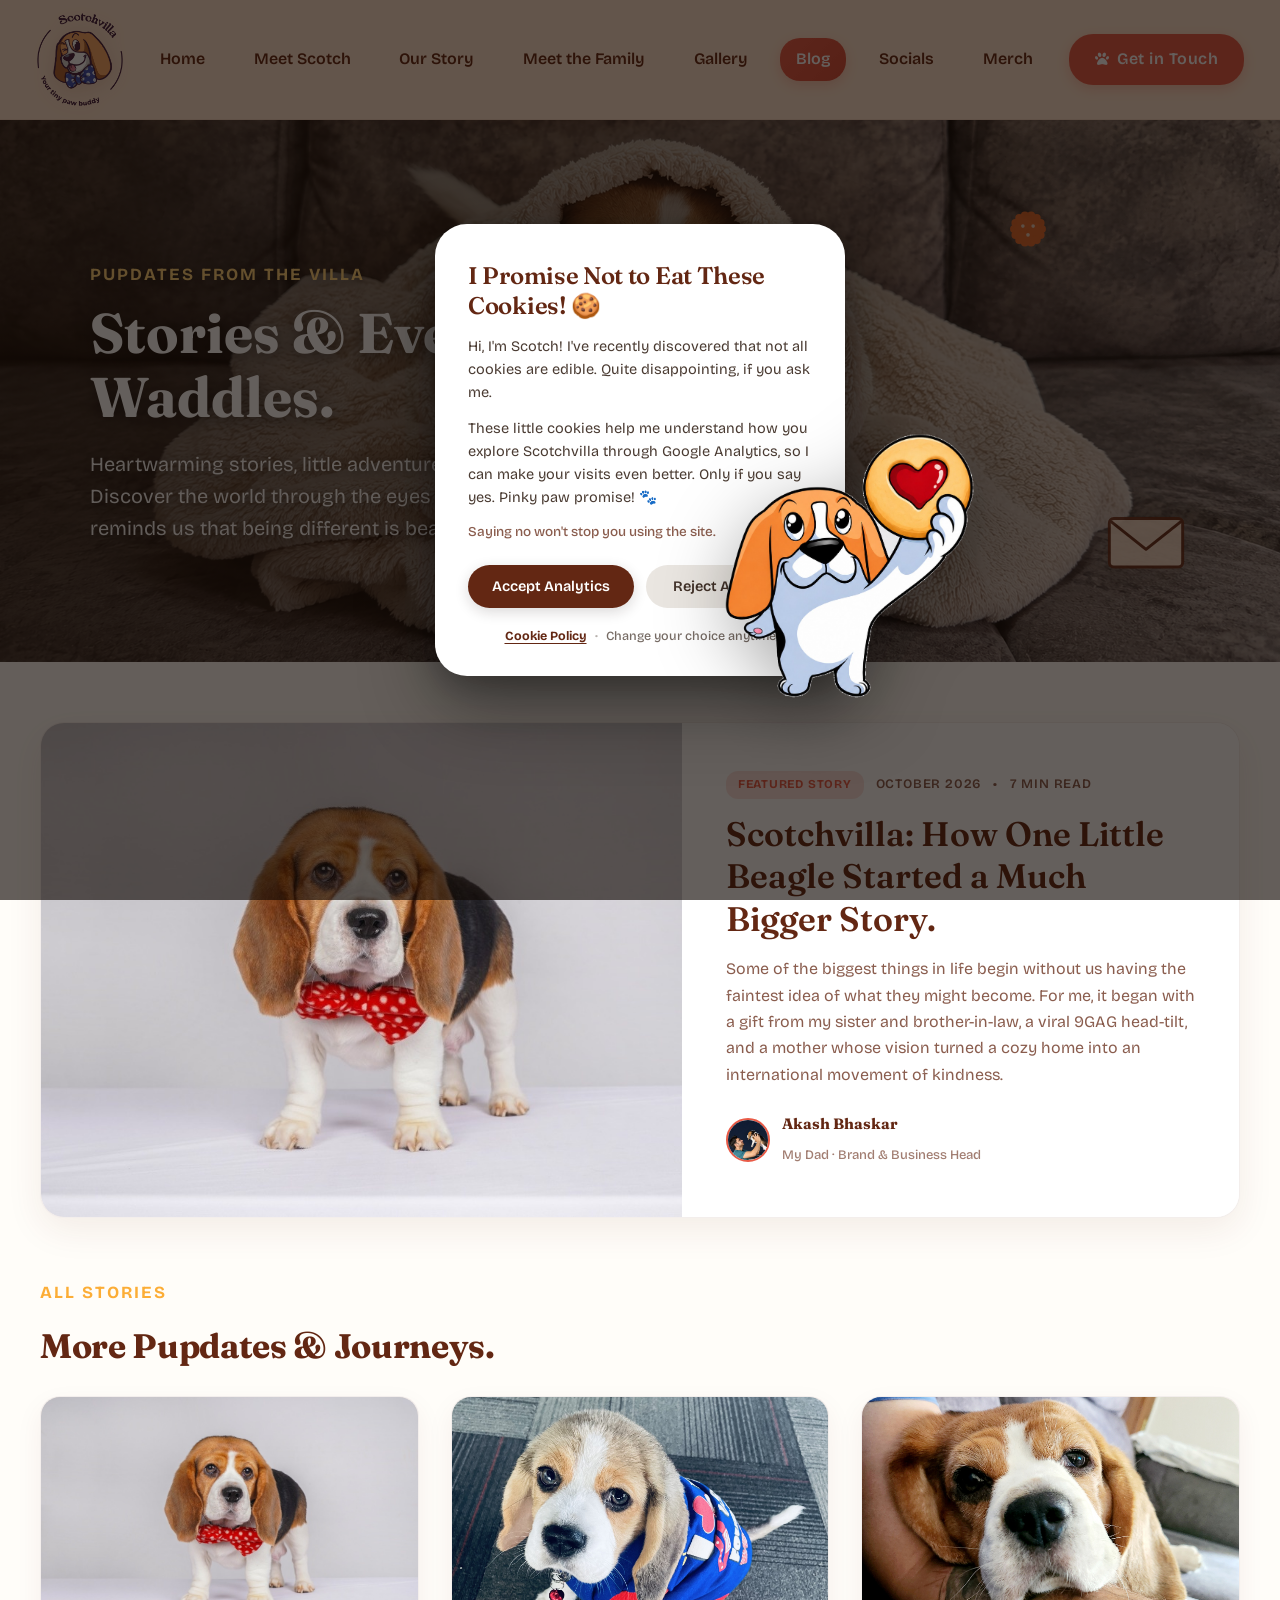
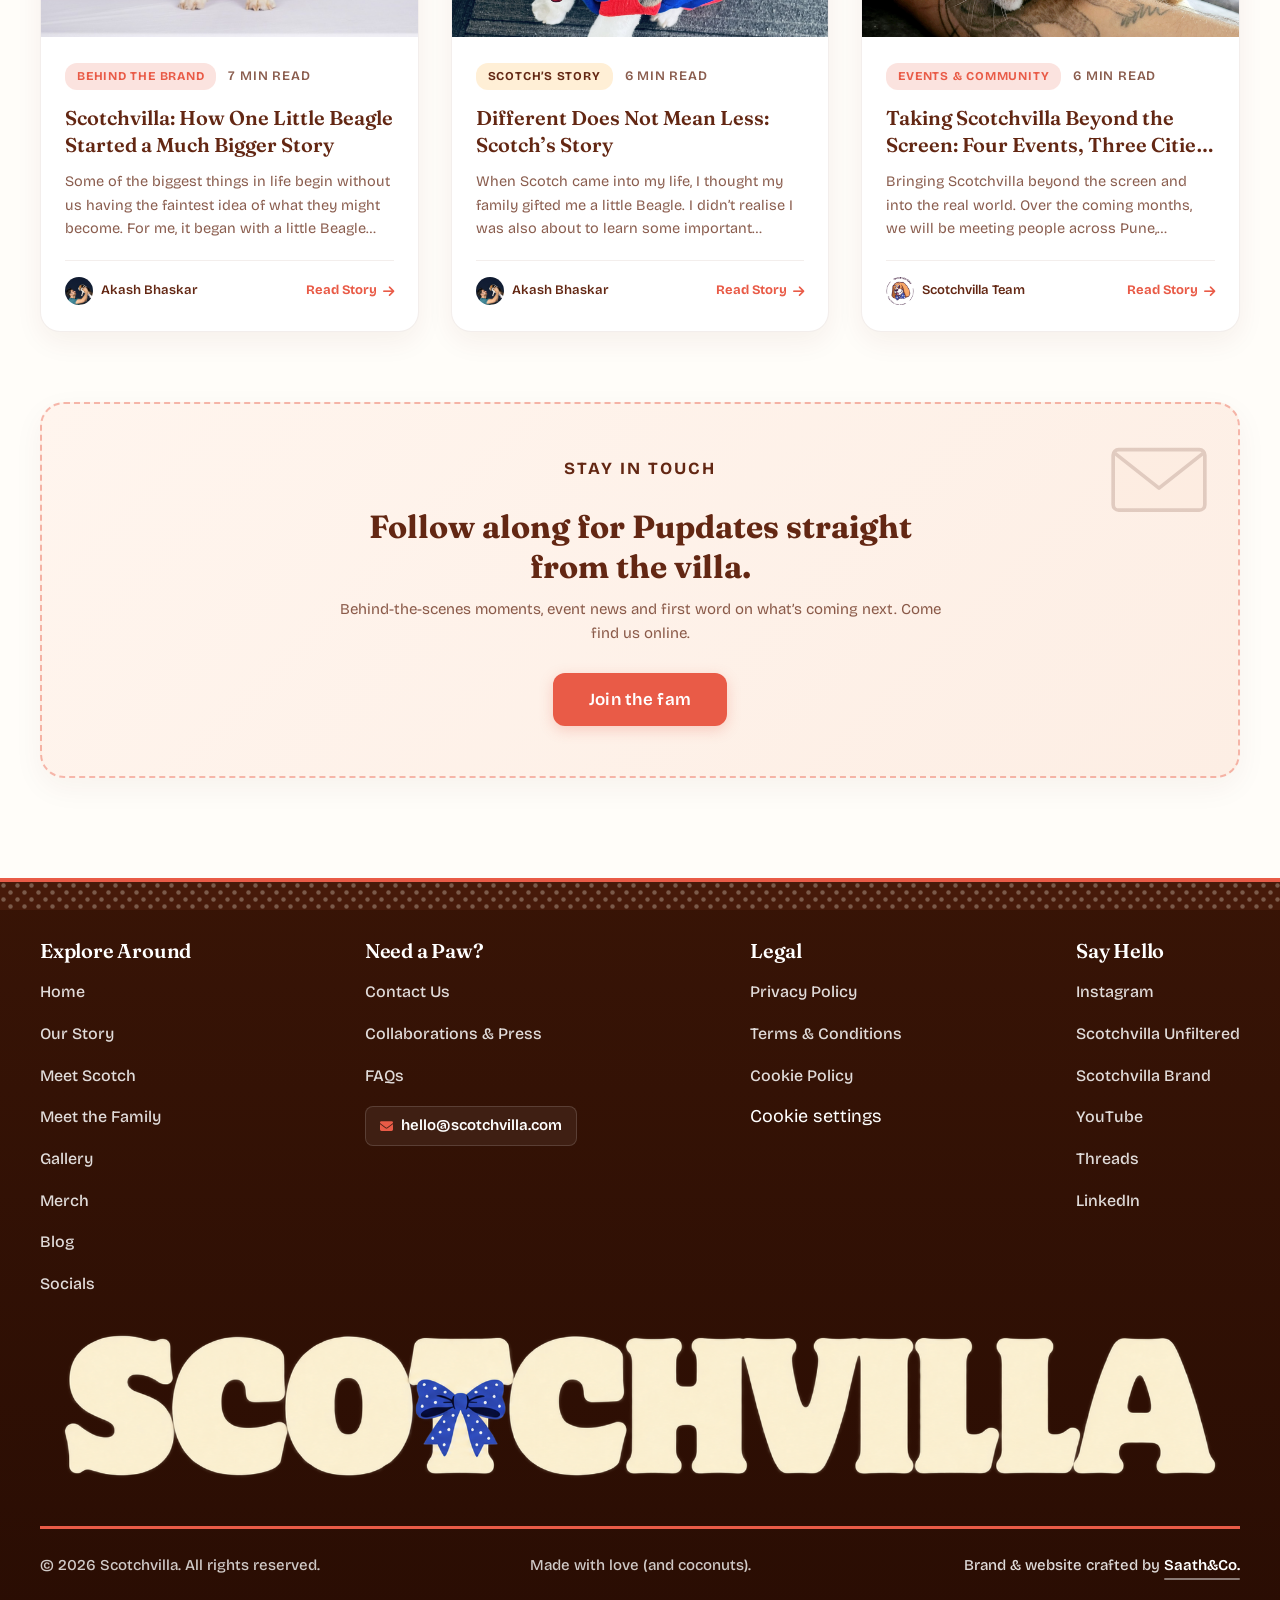
==== commit 66c8b38d: "Update footer spacing, banner consistency, brand assets, and punchy headlines" ====
--- a/blog.html
+++ b/blog.html
@@ -4,7 +4,7 @@
   <meta charset="UTF-8">
   <meta name="viewport" content="width=device-width, initial-scale=1.0">
   <title>Blog — The Scotchvilla Pupdates & Stories | Life, Dwarfism & Joy</title>
-  <meta name="description" content="Heartwarming stories, dwarfism care advice, behind-the-brand moments, and daily waddles from Scotch, the dwarf Beagle, and the Scotchvilla family.">
+  <meta name="description" content="Heartwarming stories, little adventures, and life behind Scotchvilla. Discover the world through the eyes of a dwarf Beagle who reminds us that being different is beautiful.">
   
   <!-- Favicon -->
   <link rel="icon" type="image/png" sizes="32x32" href="images/favicon-32x32.png">
@@ -20,8 +20,8 @@
   <link rel="stylesheet" href="https://cdnjs.cloudflare.com/ajax/libs/font-awesome/6.4.0/css/all.min.css" integrity="sha512-iecdLmaskl7CVkqkXNQ/ZH/XLlvWZOJyj7Yy7tcenmpD1ypASozpmT/E0iPtmFIB46ZmdtAc9eNBvH0H/ZpiBw==" crossorigin="anonymous" referrerpolicy="no-referrer">
 
   <!-- Main & Subpages Stylesheets -->
-  <link rel="stylesheet" href="css/style.css?v=61.0">
-  <link rel="stylesheet" href="css/pages.css?v=29.0">
+  <link rel="stylesheet" href="css/style.css?v=71.0">
+  <link rel="stylesheet" href="css/pages.css?v=30.0">
 </head>
 <body class="page-blog">
 
@@ -92,9 +92,9 @@
 
       <div class="subpage-hero-container">
         <span class="section-badge gold-badge">PUPDATES FROM THE VILLA</span>
-        <h1 class="subpage-title">Stories, Wisdom &amp; Everyday Waddles</h1>
+        <h1 class="subpage-title">Stories &amp; Everyday Waddles.</h1>
         <p class="subpage-subtitle">
-          Heartwarming tales, canine dwarfism care insights, behind-the-brand moments, and daily life through the gentle eyes of a dwarf Beagle who taught us that being different is beautiful.
+          Heartwarming stories, little adventures, and life behind Scotchvilla. Discover the world through the eyes of a dwarf Beagle who reminds us that being different is beautiful.
         </p>
       </div>
     </section>
@@ -122,7 +122,7 @@
               <span>&bull;</span>
               <span>7 min read</span>
             </div>
-            <h2 class="post-title">Scotchvilla: How One Little Beagle Started a Much Bigger Story</h2>
+            <h2 class="post-title">Scotchvilla: How One Little Beagle Started a Much Bigger Story.</h2>
             <p class="post-excerpt">
               Some of the biggest things in life begin without us having the faintest idea of what they might become. For me, it began with a gift from my sister and brother-in-law, a viral 9GAG head-tilt, and a mother whose vision turned a cozy home into an international movement of kindness.
             </p>
@@ -130,7 +130,7 @@
               <img src="images/family-akash.png?v=2.0" alt="Akash" class="author-avatar">
               <div class="author-info">
                 <h4>Akash Bhaskar</h4>
-                <span>Co-Founder &amp; Scotch’s Dad</span>
+                <span>My Dad · Brand &amp; Business Head</span>
               </div>
             </div>
           </div>
@@ -139,7 +139,7 @@
         <!-- Blog Section Heading -->
         <div class="blog-section-heading">
           <span class="section-badge gold-badge">ALL STORIES</span>
-          <h2 class="section-title">More Pupdates &amp; Journeys</h2>
+          <h2 class="section-title">More Pupdates &amp; Journeys.</h2>
         </div>
 
         <!-- Blog Posts Grid -->
@@ -207,26 +207,26 @@
             </div>
           </article>
 
-          <!-- Post 3: Taking Scotchvilla Beyond the Screen: Three Events, One Little World -->
+          <!-- Post 3: Taking Scotchvilla Beyond the Screen: Four Events, Three Cities, One Little World -->
           <article class="blog-card open-reader-trigger"
             data-category="Events &amp; Community"
-            data-title="Taking Scotchvilla Beyond the Screen: Three Events, One Little World"
+            data-title="Taking Scotchvilla Beyond the Screen: Four Events, Three Cities, One Little World"
             data-date="November 2026"
-            data-readtime="5 min read"
+            data-readtime="6 min read"
             data-author="The Scotchvilla Team"
             data-img="images/gallery/gallery-09.jpg"
-            data-content="<p>Scotchvilla began with a little Beagle called Scotch and a corner of the internet where people came to smile at his antics. Over time, that corner grew into a community, a collection of products and an idea that was always meant to become something bigger.</p><p>Now, we are taking the next step: bringing Scotchvilla beyond the screen and into the real world.</p><p>Over the coming months, we are preparing to meet people across Bengaluru, Pune and Mumbai. Each event brings a different audience and a different opportunity to introduce people to Scotchvilla. But the idea behind all three remains the same: to build a world around Scotch that people can experience through products, stories, creativity and community.</p><h3 style='font-family: var(--font-serif); font-size: 24px; color: var(--color-brown); margin: 30px 0 14px;'>Event 1: Kukdukoo Bengaluru — A Little World of Imagination</h3><div style='background: #fff8ef; border-left: 4px solid #b87333; padding: 12px 18px; margin: 16px 0 20px; border-radius: 6px; font-size: 15px;'><strong>Dates: 21–22 November 2026</strong><br><span>Timings: 11 am–6 pm</span><br><span>Venue: Oakridge International School, Varthur Road, Bengaluru</span></div><p>Children have a wonderful way of connecting with characters. Give them a story, something colourful to explore or something they can make with their own hands, and their imagination takes over.</p><p>That’s what makes Kukdukoo particularly exciting for us. It brings children and families together through play, creativity and experiences,  an opportunity to introduce Scotchvilla to people who may never have discovered us through Instagram.</p><p>We want Scotchvilla to be a brand children can enjoy, parents can feel good about and adults can still find relatable. Visitors can explore our existing merchandise, discover the story behind Scotchvilla and meet the people working to bring it to life.</p><p>We are also working on some exciting new products and toys for children. We have a few ideas in development that could bring the world of Scotch into their hands in new ways. We are keeping the details under wraps for now, but we hope to share more as things take shape.</p><p>Our aim is to make the stall more than a place to browse and shop. We want it to feel like a little visit to the world of Scotchvilla - playful, thoughtful and full of things to discover.</p><p>One important note for Scotch fans: Scotch will not be attending Kukdukoo Bengaluru. You will be able to meet the team and discover his world, just not meet him in person at this event.</p><p>For tickets, access rules and the latest visitor information, please check Kukdukoo’s official website before planning your visit.</p><h3 style='font-family: var(--font-serif); font-size: 24px; color: var(--color-brown); margin: 30px 0 14px;'>Event 2: Pet Fed Pune — Treats, Tails and New Connections</h3><div style='background: #fff8ef; border-left: 4px solid #b87333; padding: 12px 18px; margin: 16px 0 20px; border-radius: 6px; font-size: 15px;'><strong>Dates: 13–14 February 2027</strong><br><span>Timings: 11 am–9 pm</span><br><span>Venue: Deccan College Ground, Pune</span></div><p>If Kukdukoo is about introducing Scotchvilla to a world of children and families, Pet Fed brings us closer to a community that has been part of Scotch’s journey from the beginning: pet lovers.</p><p>Scotch has visited several Pet Fed events in Bengaluru with his family over the years. In fact, he was the mascot for Pet Fed Bengaluru 2023. So, returning to the Pet Fed community feels especially meaningful as we take Scotchvilla into its next chapter.</p><p>For us, Pet Fed is an opportunity to reconnect with familiar faces, meet new pet parents and get to know fellow businesses and people working to make the pet-care ecosystem better.</p><p>We will bring our Scotchvilla merchandise, subject to availability, along with something new we are particularly excited about: Scotchvilla baked dog treats, launching officially at Pet Fed Pune.</p><p>We will share more about the treats and the available range closer to the event. We are looking forward to hearing what pet parents think, learning from their experiences and having conversations that go beyond what’s on the stall.</p><p>And for those hoping to meet Scotch, his attendance is currently planned, subject to his health and comfort closer to the dates. His wellbeing will always come first, and any decision will be made with his needs in mind.</p><p>For the latest event information, tickets and visitor rules, please check Pet Fed’s official website.</p><h3 style='font-family: var(--font-serif); font-size: 24px; color: var(--color-brown); margin: 30px 0 14px;'>Event 3: Pet Fed Mumbai — Taking the Scotchvilla Story Further</h3><div style='background: #fff8ef; border-left: 4px solid #b87333; padding: 12px 18px; margin: 16px 0 20px; border-radius: 6px; font-size: 15px;'><strong>Dates: 13–14 March 2027</strong><br><span>Timings: 11 am–9 pm</span><br><span>Venue: NESCO Grounds, Goregaon, Mumbai</span></div><p>From Pune, we head to Mumbai to continue the conversation with the pet-loving community.</p><p>Every event gives us a chance to understand Scotchvilla a little better through the people who experience it. What catches their attention? What products do they enjoy? What would they like to see next? These are the kinds of questions that help a young brand grow thoughtfully.</p><p>At Pet Fed Mumbai, visitors can expect to discover our merchandise, learn about the story behind Scotchvilla and meet the team building it. Product availability will depend on stock closer to the event, and we’ll share the confirmed range and stall details as plans are finalised.</p><p>We are also keen to meet potential collaborators and fellow pet businesses who believe that brands can contribute something meaningful to the ecosystem. For us, Scotchvilla is about more than selling a T-shirt, a treat or a sticker. It’s about kindness, individuality, empathy and finding ways to make life a little better for pets and people.</p><p>Scotch’s attendance is currently planned for Pet Fed Mumbai too, subject to his health and comfort at the time. He’s a member of our family, and his wellbeing will always take priority.</p><p>Please check Pet Fed’s official website for the latest information on tickets, venue arrangements and visitor rules.</p><h3 style='font-family: var(--font-serif); font-size: 24px; color: var(--color-brown); margin: 30px 0 14px;'>Beyond the Stall: What We Hope to Build</h3><p>Sales and visibility matter, of course. We want people to discover our products and help Scotchvilla grow. But we won’t measure the success of these events only by the number of transactions at the end of the day.</p><p>A meaningful conversation, a new collaboration, a suggestion that helps us improve a product or a family that leaves our stall smiling - all of these matter, too.</p><p>For those who already know Scotch from Instagram, these events are an opportunity to see how his little corner of the internet is becoming a wider world. For those meeting us for the first time, they are an introduction to the character behind the brand and the values we want to build around him.</p><p>We are still learning, experimenting and taking things one thoughtful step at a time. We would rather build something meaningful than promise the world before we’re ready.</p><p>Whether you are a pet parent, a family looking for something fun to discover or simply someone who enjoys a good story, we’d love to meet you.</p><p>Follow Scotchvilla, Scotchvilla Unfiltered and the Scotchvilla Brand page on Instagram for updates on our products, event plans and everything else we’re working on.</p><p>Three events. Three cities. One little world we can’t wait to share. See you out there!</p>">
+            data-content="<p>Scotchvilla began with a little Beagle called Scotch and a corner of the internet where people came to smile at his antics. Over time, that corner grew into a community, a collection of products and an idea that was always meant to become something bigger.</p><p>Now, we are taking the next step: bringing Scotchvilla beyond the screen and into the real world.</p><p>Over the coming months, we will be meeting people across Pune, Bengaluru and Mumbai through four exciting events. Each brings a different audience and a different opportunity to introduce people to Scotchvilla. But the idea behind all of them remains the same: to build a world around Scotch that people can experience through products, stories, creativity and community.</p><h3 style='font-family: var(--font-serif); font-size: 24px; color: var(--color-brown); margin: 30px 0 14px;'>Event 1: Sakal Petopia Gala, Pune — Where Pets and People Come Together</h3><div style='background: #fff8ef; border-left: 4px solid #b87333; padding: 12px 18px; margin: 16px 0 20px; border-radius: 6px; font-size: 15px;'><strong>Dates: 20–22 November 2026</strong><br><span>Timings: 10 am–9 pm</span><br><span>Venue: Suryakant Kakade Farms, Kothrud, Pune</span></div><p>We are kicking things off right here in Pune with Sakal Petopia Gala, a three-day celebration of pets, pet parents and everything that makes the bond between them special.</p><p>Organised by the Sakal Media Group, Petopia brings together different parts of the pet ecosystem under one roof. From dog, cat, bird and aquarium zones to exhibitions, pet activities, an agility area, a kids&#39; play area and food court, there is plenty for visitors to explore.</p><p>For Scotchvilla, this is an opportunity to meet Pune&#39;s pet-loving community, introduce more people to our brand and connect with fellow businesses and organisations working towards better experiences for pets.</p><p>Visitors can look forward to discovering our merchandise, meeting the Scotchvilla team and getting a closer look at what we have been building. We are also particularly excited about introducing our baked dog treats as part of our growing product range.</p><p>We hope to have plenty of conversations, meet some familiar faces and make a few new friends along the way. After all, a pet event is one place where nobody needs an explanation for why we have so many photographs of our dogs on our phones!</p><p>For tickets and the latest visitor information, please check the official Petopia website and event announcements.</p><h3 style='font-family: var(--font-serif); font-size: 24px; color: var(--color-brown); margin: 30px 0 14px;'>Event 2: Kukdukoo Bengaluru — A Little World of Imagination</h3><div style='background: #fff8ef; border-left: 4px solid #b87333; padding: 12px 18px; margin: 16px 0 20px; border-radius: 6px; font-size: 15px;'><strong>Dates: 21–22 November 2026</strong><br><span>Timings: 11 am–6 pm</span><br><span>Venue: Oakridge International School, Varthur Road, Bengaluru</span></div><p>From pets to play, our next stop takes us into the world of children and families.</p><p>Children have a wonderful way of connecting with characters. Give them a story, something colourful to explore or something they can make with their own hands, and their imagination takes over.</p><p>That&#39;s what makes Kukdukoo particularly exciting for us. It brings children and families together through play, creativity and experiences, offering an opportunity to introduce Scotchvilla to people who may never have discovered us through Instagram.</p><p>We want Scotchvilla to be a brand children can enjoy, parents can feel good about and adults can still find relatable. Visitors can explore our merchandise, discover the story behind Scotchvilla and meet the people working to bring it to life.</p><p>We are also working on some exciting new products and toys for children. We have a few ideas in development that could bring the world of Scotch into their hands in new ways. We are keeping the details under wraps for now, but hope to share more as things take shape.</p><p>Our aim is to make the stall more than a place to browse and shop. We want it to feel like a little visit to the world of Scotchvilla — playful, thoughtful and full of things to discover.</p><p>One important note for Scotch fans: Scotch will not be attending Kukdukoo Bengaluru. You will be able to meet the team and discover his world, just not meet him in person at this event.</p><p>For tickets, access rules and the latest visitor information, please check Kukdukoo&#39;s official website before planning your visit.</p><h3 style='font-family: var(--font-serif); font-size: 24px; color: var(--color-brown); margin: 30px 0 14px;'>Event 3: Pet Fed Pune — Treats, Tails and New Connections</h3><div style='background: #fff8ef; border-left: 4px solid #b87333; padding: 12px 18px; margin: 16px 0 20px; border-radius: 6px; font-size: 15px;'><strong>Dates: 13–14 February 2027</strong><br><span>Timings: 11 am–9 pm</span><br><span>Venue: Deccan College Ground, Pune</span></div><p>Pet festivals have a special place in Scotchvilla&#39;s journey because they bring us closer to a community that has been part of Scotch&#39;s story from the beginning: pet lovers.</p><p>Scotch has visited several Pet Fed events in Bengaluru with his family over the years. In fact, he was the mascot for Pet Fed Bengaluru 2023. So, being part of the Pet Fed community again, this time with Scotchvilla, feels particularly special.</p><p>For us, Pet Fed Pune is an opportunity to reconnect with familiar faces, meet new pet parents and get to know fellow businesses and people working to make the pet-care ecosystem better.</p><p>We will bring our Scotchvilla merchandise, subject to availability, along with something new we are particularly excited about: Scotchvilla baked dog treats, launching officially at Pet Fed Pune.</p><p>We will share more about the treats and the available range closer to the event. We are looking forward to hearing what pet parents think, learning from their experiences and having conversations that go beyond what&#39;s on the stall.</p><p>And for those hoping to meet Scotch, his attendance is currently planned, subject to his health and comfort closer to the dates. His wellbeing will always come first, and any decision will be made with his needs in mind.</p><p>For the latest event information, tickets and visitor rules, please check Pet Fed&#39;s official website.</p><h3 style='font-family: var(--font-serif); font-size: 24px; color: var(--color-brown); margin: 30px 0 14px;'>Event 4: Pet Fed Mumbai — Taking the Scotchvilla Story Further</h3><div style='background: #fff8ef; border-left: 4px solid #b87333; padding: 12px 18px; margin: 16px 0 20px; border-radius: 6px; font-size: 15px;'><strong>Dates: 13–14 March 2027</strong><br><span>Timings: 11 am–9 pm</span><br><span>Venue: NESCO Grounds, Goregaon, Mumbai</span></div><p>From Pune, we head to Mumbai to continue the conversation with the pet-loving community.</p><p>Every event gives us a chance to understand Scotchvilla a little better through the people who experience it. What catches their attention? What products do they enjoy? What would they like to see next? These are the kinds of questions that help a young brand grow thoughtfully.</p><p>At Pet Fed Mumbai, visitors can expect to discover our merchandise, learn about the story behind Scotchvilla and meet the team building it. Product availability will depend on stock closer to the event, and we will share the confirmed range and stall details as plans are finalised.</p><p>We are also keen to meet potential collaborators and fellow pet businesses who believe that brands can contribute something meaningful to the ecosystem. For us, Scotchvilla is about more than selling a T-shirt, a treat or a sticker. It&#39;s about kindness, individuality, empathy and finding ways to make life a little better for pets and people.</p><p>Scotch&#39;s attendance is currently planned for Pet Fed Mumbai too, subject to his health and comfort at the time. He&#39;s a member of our family, and his wellbeing will always take priority.</p><p>Please check Pet Fed&#39;s official website for the latest information on tickets, venue arrangements and visitor rules.</p><h3 style='font-family: var(--font-serif); font-size: 24px; color: var(--color-brown); margin: 30px 0 14px;'>Beyond the Stall: What We Hope to Build</h3><p>Sales and visibility matter, of course. We want people to discover our products and help Scotchvilla grow. But we won&#39;t measure the success of these events only by the number of transactions at the end of the day.</p><p>A meaningful conversation, a new collaboration, a suggestion that helps us improve a product or a family that leaves our stall smiling — all of these matter, too.</p><p>For those who already know Scotch from Instagram, these events are an opportunity to see how his little corner of the internet is becoming a wider world. For those meeting us for the first time, they are an introduction to the character behind the brand and the values we want to build around him.</p><p>We are still learning, experimenting and taking things one thoughtful step at a time. We would rather build something meaningful than promise the world before we&#39;re ready.</p><p>Whether you are a pet parent, a family looking for something fun to discover or simply someone who enjoys a good story, we&#39;d love to meet you.</p><p>Follow Scotchvilla, Scotchvilla Unfiltered and the Scotchvilla Brand page on Instagram for updates on our products, event plans and everything else we&#39;re working on.</p><p>Four events. Three cities. One little world we can&#39;t wait to share. See you out there!</p>">
             <div class="blog-card-media">
               <img src="images/gallery/gallery-09.jpg" alt="Scotchvilla event journey" class="blog-card-img" loading="lazy">
             </div>
             <div class="blog-card-body">
               <div class="post-meta">
                 <span class="post-tag tag-coral">Events &amp; Community</span>
-                <span>5 min read</span>
-              </div>
-              <h3 class="blog-card-title">Taking Scotchvilla Beyond the Screen: Three Events, One Little World</h3>
+                <span>6 min read</span>
+              </div>
+              <h3 class="blog-card-title">Taking Scotchvilla Beyond the Screen: Four Events, Three Cities, One Little World</h3>
               <p class="blog-card-excerpt">
-                Bringing Scotchvilla beyond the screen and into the real world. Over the coming months, we are preparing to meet people across Bengaluru, Pune and Mumbai.
+                Bringing Scotchvilla beyond the screen and into the real world. Over the coming months, we will be meeting people across Pune, Bengaluru and Mumbai through four exciting events.
               </p>
               <div class="blog-card-footer">
                 <div class="blog-card-author">
@@ -244,11 +244,11 @@
         <div class="newsletter-banner" style="margin-top: 70px;">
           <div class="newsletter-content">
             <span class="section-badge coral-badge">STAY IN TOUCH</span>
-            <h3 class="newsletter-title">Follow along for Pupdates straight from the villa</h3>
+            <h3 class="newsletter-title">Follow along for Pupdates straight from the villa.</h3>
             <p class="newsletter-desc">
               Behind-the-scenes moments, event news and first word on what’s coming next. Come find us online.
             </p>
-            <a href="socials.html" class="btn btn-primary newsletter-submit-btn">Join the fam</a>
+            <a href="socials.html" class="btn btn-primary btn-cta">Join the fam</a>
           </div>
         </div>
 
@@ -273,7 +273,7 @@
           <img src="images/scotchvilla-logo.png" alt="Scotchvilla" class="author-avatar" id="reader-avatar">
           <div class="author-info">
             <h4 id="reader-author">Author Name</h4>
-            <span>Scotchvilla Family</span>
+            <span id="reader-role">Scotchvilla Family</span>
           </div>
         </div>
       </div>
@@ -305,9 +305,9 @@
             </ul>
           </div>
 
-          <!-- Column 2: Need a Paw? (contact and help) -->
+          <!-- Column 2: Need a Paw? -->
           <div class="footer-col">
-            <h3 class="footer-col-title">Need a Paw? <span class="footer-col-subtitle">(contact and help)</span></h3>
+            <h3 class="footer-col-title">Need a Paw?</h3>
             <ul class="footer-nav-list">
               <li><a href="#contact-modal" class="footer-nav-link open-contact-trigger">Contact Us</a></li>
               <li><a href="#contact-modal" class="footer-nav-link open-contact-trigger">Collaborations &amp; Press</a></li>
@@ -375,7 +375,7 @@
       <button class="contact-modal-close" id="contact-modal-close-btn" aria-label="Close modal">&times;</button>
       <div class="contact-modal-header">
         <span class="section-badge gold-badge">Get In Touch</span>
-        <h3 class="contact-modal-title">Off you go, little message</h3>
+        <h3 class="contact-modal-title">Off you go, little message.</h3>
         <p class="contact-modal-subtitle">Leave your details to send a message directly to us on WhatsApp.</p>
       </div>
       <form id="contact-form" class="contact-modal-form">
@@ -445,12 +445,13 @@
           document.getElementById('reader-readtime').textContent = readTime;
           document.getElementById('reader-author').textContent = author;
           const readerAvatar = document.getElementById('reader-avatar');
-          if (readerAvatar) {
-            if (author.toLowerCase().includes('akash')) {
-              readerAvatar.src = 'images/family-akash.png?v=2.0';
-            } else {
-              readerAvatar.src = 'images/scotchvilla-logo.png';
-            }
+          const readerRole = document.getElementById('reader-role');
+          if (author.toLowerCase().includes('akash')) {
+            if (readerAvatar) readerAvatar.src = 'images/family-akash.png?v=2.0';
+            if (readerRole) readerRole.textContent = 'My Dad · Brand & Business Head';
+          } else {
+            if (readerAvatar) readerAvatar.src = 'images/scotchvilla-logo.png';
+            if (readerRole) readerRole.textContent = 'Scotchvilla Family';
           }
           if (img) {
             document.getElementById('reader-img').src = img;
--- a/css/style.css
+++ b/css/style.css
@@ -40,7 +40,7 @@
 
   /* Dimensions */
   --container-max-width: 1400px;
-  --container-testimonial-width: 1320px;
+  --container-testimonial-width: 1180px;
   --header-height: 120px;
   --header-height-scrolled: 90px;
   --border-radius-card: 8px;
@@ -2713,14 +2713,14 @@
 }
 
 .arch-photo-left {
-  width: 200px;
+  width: 218px;
   height: 360px;
   position: relative;
   z-index: 2;
 }
 
 .arch-photo-right {
-  width: 236px;
+  width: 218px;
   height: 360px;
   margin-top: 45px;
   position: relative;
@@ -2789,31 +2789,42 @@
   white-space: nowrap;
 }
 
+.pup-doodle-graphic {
+  position: relative;
+  display: inline-block;
+  margin-top: 4px;
+}
+
 .radiating-rays-svg {
+  position: absolute;
+  left: 34%;
+  top: 3px;
+  transform: translateX(-50%);
+  width: 30px;
+  height: 18px;
   display: block;
-  width: 34px;
-  height: 18px;
-  margin: 3px auto 1px;
   flex-shrink: 0;
-  transition: transform 0.3s ease;
+  pointer-events: none;
+  z-index: 2;
+  transition: transform 0.3s cubic-bezier(0.2, 0.8, 0.2, 1);
 }
 
 .different-pup-doodle:hover .radiating-rays-svg {
-  transform: scale(1.15) translateY(-2px);
+  transform: translateX(-50%) translateY(-3px) scale(1.15);
 }
 
 .pup-doodle-coconut {
   display: block;
-  width: 76px;
-  height: 50px;
+  width: 92px;
+  height: auto;
   object-fit: contain;
   margin: 0 auto;
-  opacity: 0.95;
+  opacity: 0.96;
   transition: transform 0.3s cubic-bezier(0.2, 0.8, 0.2, 1), opacity 0.3s ease;
 }
 
 .different-pup-doodle:hover .pup-doodle-coconut {
-  transform: scale(1.1) rotate(4deg);
+  transform: scale(1.08) rotate(3deg);
   opacity: 1;
 }
 
@@ -2873,23 +2884,40 @@
 
 .checklist-item-header {
   display: flex;
-  align-items: center;
-  gap: 10px;
+  align-items: flex-start;
+  gap: 12px;
   margin-bottom: 8px;
 }
 
 .checklist-icon {
-  width: 28px;
-  height: 28px;
+  width: 30px;
+  height: 30px;
+  min-width: 30px;
+  min-height: 30px;
+  max-width: 30px;
+  max-height: 30px;
+  flex: 0 0 30px;
   border-radius: 50%;
   background-color: rgba(252, 173, 54, 0.16);
   display: inline-flex;
   align-items: center;
   justify-content: center;
   color: #FCAD36;
-  font-size: 14.5px;
+  font-size: 15px;
+  line-height: 1;
+  margin-top: 2px;
   flex-shrink: 0;
   transition: transform 0.25s ease, background-color 0.25s ease;
+}
+
+.checklist-icon i {
+  font-size: 15px;
+  width: 15px;
+  height: 15px;
+  display: flex;
+  align-items: center;
+  justify-content: center;
+  line-height: 1;
 }
 
 .checklist-item:hover .checklist-icon {
@@ -2905,6 +2933,7 @@
   color: var(--color-brown);
   font-optical-sizing: auto;
   font-variation-settings: 'opsz' auto, 'SOFT' 0, 'WONK' 0;
+  margin: 0;
 }
 
 .checklist-item-desc {
@@ -2912,7 +2941,7 @@
   font-size: 15px;
   line-height: 1.62;
   color: var(--color-navy-muted);
-  padding-left: 38px;
+  padding-left: 42px;
 }
 
 /* --------------------------------------------------
@@ -2947,10 +2976,10 @@
   position: relative;
   flex: 0 0 calc((100% - 60px) / 3);
   min-width: calc((100% - 60px) / 3);
-  min-height: 430px;
+  min-height: 340px;
   background-color: #FFFFFF;
-  border-radius: 24px;
-  padding: 32px 30px 24px;
+  border-radius: 22px;
+  padding: 26px 26px 20px;
   box-shadow: 0 10px 28px rgba(99, 39, 19, 0.06);
   display: flex;
   flex-direction: column;
@@ -2965,10 +2994,10 @@
 
 .testimonial-paw-mark {
   position: absolute;
-  right: 24px;
-  bottom: 22px;
-  width: 60px;
-  height: 48px;
+  right: 20px;
+  bottom: 16px;
+  width: 72px;
+  height: 70px;
   margin: 0;
   flex: 0 0 auto;
   pointer-events: none;
@@ -3018,7 +3047,7 @@
   font-weight: 700;
   color: rgba(99, 39, 19, 0.75);
   margin-top: auto;
-  padding-right: 68px;
+  padding-right: 84px;
 }
 
 .testimonial-author span {
@@ -3178,7 +3207,7 @@
 .cta-headline {
   margin-top: 18px;
   font-family: var(--font-serif);
-  font-size: clamp(2.3rem, 3.5vw + 1rem, 3.8rem);
+  font-size: clamp(2.1rem, 2.8vw + 0.8rem, 3.25rem);
   font-weight: 700;
   line-height: 1.18;
   color: var(--color-brown);
@@ -3186,6 +3215,13 @@
   letter-spacing: -0.015em;
   font-optical-sizing: auto;
   font-variation-settings: 'opsz' auto, 'SOFT' 0, 'WONK' 0;
+  white-space: nowrap;
+}
+
+@media (max-width: 820px) {
+  .cta-headline {
+    white-space: normal;
+  }
 }
 
 .cta-subtext {
@@ -3197,57 +3233,65 @@
 }
 
 .btn-cta {
-  padding: 18px 45px;
-  font-size: 20px;
+  display: inline-flex;
+  align-items: center;
+  justify-content: center;
+  gap: 10px;
+  padding: 16px 36px;
+  font-family: var(--font-body);
+  font-size: 17px;
+  font-weight: 600;
+  letter-spacing: 0.3px;
+  border-radius: 12px;
+  line-height: 1.25;
+  white-space: nowrap;
+}
+
+.btn-cta i {
+  font-size: 1.05em;
 }
 
 /* --------------------------------------------------
    SECTION 10: FOOTER
 -------------------------------------------------- */
 .site-footer {
-  background-color: #361204;
+  background: linear-gradient(180deg, #381406 0%, #2A0D03 100%);
   color: #FFFFFF;
   border-top: 4px solid var(--color-coral);
-  padding: 85px 0 35px;
-  position: relative;
+  padding: 56px 0 32px;
+  position: relative;
+  overflow-x: hidden;
 }
 
 .footer-inner {
   max-width: var(--container-max-width);
   margin: 0 auto;
   padding: 0 40px;
+  position: relative;
+  z-index: 1;
 }
 
 .footer-grid {
-  display: grid;
-  grid-template-columns: repeat(4, minmax(0, 1fr));
-  gap: 40px 32px;
-  margin-bottom: 40px;
-  align-items: start;
+  display: flex;
+  justify-content: space-between;
+  align-items: flex-start;
+  gap: 32px;
+  margin-bottom: 28px;
+  width: 100%;
 }
 
 .footer-col-title {
   font-family: var(--font-serif);
-  font-size: 22px;
+  font-size: 20px;
   font-weight: 600;
   color: #FFFFFF;
-  margin-bottom: 22px;
+  margin: 0 0 14px 0;
   letter-spacing: -0.01em;
-  line-height: 1.35;
-  min-height: 56px;
-  display: flex;
-  flex-direction: column;
-  justify-content: flex-start;
+  line-height: 1.25;
 }
 
 .footer-col-subtitle {
-  display: block;
-  font-family: var(--font-body);
-  font-size: 14px;
-  font-weight: 400;
-  font-style: italic;
-  color: rgba(255, 255, 255, 0.65);
-  margin-top: 4px;
+  display: none;
 }
 
 .footer-nav-list {
@@ -3256,48 +3300,102 @@
   margin: 0;
   display: flex;
   flex-direction: column;
-  gap: 13px;
+  gap: 12px;
 }
 
 .footer-nav-link {
   font-family: var(--font-body);
   font-size: 16px;
   font-weight: 500;
-  color: rgba(255, 255, 255, 0.82);
+  color: rgba(255, 255, 255, 0.85);
   text-decoration: none;
-  transition: color var(--transition-fast), transform var(--transition-fast);
   display: inline-block;
+  position: relative;
   line-height: 1.45;
+  width: fit-content;
+  transition: color 0.28s cubic-bezier(0.2, 0.8, 0.2, 1);
+}
+
+.footer-nav-link::after {
+  content: "";
+  position: absolute;
+  left: 0;
+  bottom: -2px;
+  width: 0;
+  height: 1.5px;
+  background-color: #F7E8D0;
+  border-radius: 1px;
+  transition: width 0.28s cubic-bezier(0.2, 0.8, 0.2, 1);
 }
 
 .footer-nav-link:hover,
 .footer-nav-link:focus-visible {
-  color: var(--color-gold);
-  transform: translateX(4px);
+  color: #F7E8D0;
+}
+
+.footer-nav-link:hover::after,
+.footer-nav-link:focus-visible::after {
+  width: 100%;
+}
+
+.footer-nav-link:focus-visible {
+  outline: 2px dashed #F7E8D0;
+  outline-offset: 4px;
+  border-radius: 2px;
 }
 
 .footer-email-link {
+  display: inline-flex;
+  align-items: center;
+  gap: 8px;
+  background: rgba(255, 255, 255, 0.06);
+  border: 1px solid rgba(255, 255, 255, 0.14);
+  border-radius: 8px;
+  padding: 8px 14px;
+  margin-top: 4px;
   font-weight: 600;
+  font-size: 15px;
   color: #FFFFFF;
-  text-decoration: underline;
-  text-decoration-color: rgba(255, 255, 255, 0.4);
-  text-underline-offset: 4px;
-  transition: color var(--transition-fast), text-decoration-color var(--transition-fast);
-}
-
-.footer-email-link:hover {
-  color: var(--color-gold);
-  text-decoration-color: var(--color-gold);
+  width: fit-content;
+  transition: all 0.28s cubic-bezier(0.2, 0.8, 0.2, 1);
+}
+
+.footer-email-link::before {
+  content: "\f0e0";
+  font-family: "Font Awesome 6 Free";
+  font-weight: 900;
+  font-size: 13px;
+  color: var(--color-coral);
+  transition: color 0.28s ease;
+}
+
+.footer-email-link::after {
+  display: none;
+}
+
+.footer-email-link:hover,
+.footer-email-link:focus-visible {
+  background: rgba(255, 255, 255, 0.12);
+  border-color: #F7E8D0;
+  color: #F7E8D0;
+  transform: translateY(-2px);
+  box-shadow: 0 4px 12px rgba(0, 0, 0, 0.25);
+}
+
+.footer-email-link:hover::before,
+.footer-email-link:focus-visible::before {
+  color: #F7E8D0;
 }
 
 /* Giant Display Wordmark (SCOTCHVILLA) */
 .footer-huge-wordmark {
   width: 100%;
-  margin: 35px 0 30px;
+  margin: 0 0 24px;
   display: flex;
   justify-content: center;
   align-items: center;
   overflow: hidden;
+  box-sizing: border-box;
 }
 
 .footer-wordmark-img {
@@ -3307,12 +3405,13 @@
   display: block;
   user-select: none;
   pointer-events: none;
+  object-fit: contain;
 }
 
 /* Footer Bottom Bar (3-Part Horizontal Split) */
 .footer-bottom {
   border-top: 3px solid var(--color-coral);
-  padding-top: 26px;
+  padding-top: 24px;
   display: flex;
   justify-content: space-between;
   align-items: center;
@@ -3341,25 +3440,48 @@
   color: rgba(255, 255, 255, 0.85);
   font-weight: 500;
   text-decoration: none;
-  transition: color var(--transition-fast);
+  display: inline-block;
+  transition: color 0.28s cubic-bezier(0.2, 0.8, 0.2, 1);
 }
 
 .footer-credit-link .footer-credit-brand {
   color: #FFFFFF;
   font-weight: 600;
-  text-decoration: underline;
-  text-decoration-color: rgba(255, 255, 255, 0.4);
-  text-underline-offset: 3px;
-  transition: color var(--transition-fast), text-decoration-color var(--transition-fast);
-}
-
-.footer-credit-link:hover {
+  position: relative;
+  display: inline-block;
+  transition: color 0.28s cubic-bezier(0.2, 0.8, 0.2, 1);
+}
+
+.footer-credit-link .footer-credit-brand::after {
+  content: "";
+  position: absolute;
+  left: 0;
+  bottom: -2px;
+  width: 100%;
+  height: 1.5px;
+  background-color: rgba(255, 255, 255, 0.45);
+  border-radius: 1px;
+  transition: background-color 0.28s ease;
+}
+
+.footer-credit-link:hover,
+.footer-credit-link:focus-visible {
   color: #FFFFFF;
 }
 
-.footer-credit-link:hover .footer-credit-brand {
-  color: var(--color-gold);
-  text-decoration-color: var(--color-gold);
+.footer-credit-link:focus-visible {
+  outline: 2px dashed #F7E8D0;
+  outline-offset: 4px;
+}
+
+.footer-credit-link:hover .footer-credit-brand,
+.footer-credit-link:focus-visible .footer-credit-brand {
+  color: #F7E8D0;
+}
+
+.footer-credit-link:hover .footer-credit-brand::after,
+.footer-credit-link:focus-visible .footer-credit-brand::after {
+  background-color: #F7E8D0;
 }
 
 /* --------------------------------------------------
@@ -3710,19 +3832,31 @@
     max-width: 440px;
   }
 
+  .site-footer {
+    padding: 50px 0 28px;
+  }
+
   .footer-col-title {
     min-height: auto;
+    margin-bottom: 14px;
   }
 
   .footer-grid {
+    display: grid;
     grid-template-columns: repeat(2, 1fr);
-    gap: 45px 30px;
+    gap: 36px 28px;
+    margin-bottom: 24px;
+  }
+
+  .footer-huge-wordmark {
+    margin: 0 0 20px;
   }
 
   .footer-bottom {
     flex-direction: column;
     text-align: center;
     gap: 12px;
+    padding-top: 20px;
   }
 
   .footer-bottom-left,
@@ -3730,6 +3864,7 @@
   .footer-bottom-right {
     flex: auto;
     text-align: center;
+    width: 100%;
   }
 
   .different-grid {
@@ -3922,12 +4057,12 @@
   }
 
   .arch-photo-left {
-    width: 145px;
+    width: 158px;
     height: 255px;
   }
 
   .arch-photo-right {
-    width: 172px;
+    width: 158px;
     height: 255px;
   }
 
@@ -3945,8 +4080,8 @@
   }
 
   .pup-doodle-coconut {
-    width: 62px;
-    height: 40px;
+    width: 74px;
+    height: auto;
   }
 
   .checklist-item-desc {
@@ -3961,7 +4096,8 @@
   .testimonial-card {
     flex: 0 0 100%;
     min-width: 100%;
-    min-height: 450px;
+    min-height: 330px;
+    padding: 24px 20px 18px;
   }
 
   .carousel-arrow-prev {
@@ -3999,9 +4135,54 @@
     line-height: 1.25;
   }
 
+  .site-footer {
+    padding: 45px 0 24px;
+  }
+
+  .footer-inner {
+    padding: 0 20px;
+  }
+
   .footer-grid {
+    display: grid;
     grid-template-columns: 1fr;
-    gap: 35px;
+    gap: 28px;
+    margin-bottom: 20px;
+  }
+
+  .footer-col-title {
+    font-size: 20px;
+    margin-bottom: 12px;
+    min-height: auto;
+  }
+
+  .footer-nav-list {
+    gap: 11px;
+  }
+
+  .footer-nav-link {
+    font-size: 15px;
+  }
+
+  .footer-huge-wordmark {
+    margin: 0 0 18px;
+  }
+
+  .footer-bottom {
+    flex-direction: column;
+    text-align: center;
+    gap: 10px;
+    padding-top: 18px;
+    font-size: 13.5px;
+  }
+
+  .footer-bottom-left,
+  .footer-bottom-center,
+  .footer-bottom-right {
+    flex: auto;
+    text-align: center;
+    width: 100%;
+    line-height: 1.5;
   }
 
   .contact-modal-dialog {
@@ -4124,4 +4305,12 @@
   .bottom-cta-section::after {
     animation: none;
   }
-}
+
+  .footer-nav-link,
+  .footer-nav-link::after,
+  .footer-credit-link,
+  .footer-credit-link .footer-credit-brand,
+  .footer-credit-link .footer-credit-brand::after {
+    transition: none !important;
+  }
+}
--- a/css/pages.css
+++ b/css/pages.css
@@ -809,10 +809,10 @@
 }
 
 .page-blog .newsletter-submit-btn {
-  min-width: 220px;
-  min-height: 62px;
-  padding: 18px 42px;
-  font-size: 18px;
+  padding: 16px 36px;
+  font-size: 17px;
+  min-width: unset;
+  min-height: unset;
 }
 
 /* --------------------------------------------------
@@ -822,15 +822,16 @@
 .merch-hero {
   position: relative;
   background-image:
-    url("../images/merch/merch-hero-wall.webp");
+    linear-gradient(90deg, rgba(24, 12, 6, 0.72) 0%, rgba(24, 12, 6, 0.46) 36%, rgba(24, 12, 6, 0.08) 52%, transparent 64%),
+    url("../images/merch/merch-hero-banner.jpg");
   background-size: cover;
-  background-position: center center;
+  background-position: right center;
   background-repeat: no-repeat;
-  padding: 120px 24px 80px;
+  padding: 120px 48px 80px;
   min-height: 560px;
   display: flex;
   align-items: center;
-  justify-content: center;
+  justify-content: flex-start;
   overflow: hidden;
 }
 
@@ -842,75 +843,79 @@
   z-index: 2;
   display: flex;
   align-items: center;
-  justify-content: center;
+  justify-content: flex-start;
 }
 
 .merch-hero-content {
-  max-width: 600px;
+  max-width: 520px;
   width: 100%;
-  text-align: center;
-  transform: translate(8vw, -138px);
-}
-
-.merch-hero-content .subpage-breadcrumbs {
-  margin-bottom: 18px;
-  font-size: 13.45px;
-  color: rgba(99, 39, 19, 0.82);
-  text-shadow: 0 1px 2px rgba(255, 255, 255, 0.5);
-}
-
-.merch-hero-content .subpage-breadcrumbs a {
-  color: var(--color-brown);
+  text-align: left;
+  transform: translateY(-20%);
+}
+
+.merch-hero-content .section-badge {
+  color: #FFD27A;
+  text-shadow: 0 2px 10px rgba(0, 0, 0, 0.55);
+  margin-bottom: 12px;
 }
 
 .merch-hero-content .subpage-title {
   font-family: var(--font-serif);
-  font-size: clamp(28.81px, 3.36vw, 42.26px);
+  font-size: clamp(30px, 3.4vw, 44px);
   font-weight: 700;
-  color: var(--color-brown);
-  line-height: 1.1;
-  margin-bottom: 12px;
+  color: #FFFFFF;
+  line-height: 1.15;
+  margin-bottom: 14px;
   letter-spacing: -0.015em;
-  text-shadow: 0 1px 3px rgba(255, 255, 255, 0.65);
+  text-shadow: 0 3px 16px rgba(0, 0, 0, 0.6);
 }
 
 .merch-hero-copy {
-  max-width: 600px;
-  margin: 0 auto;
-  color: rgba(76, 39, 22, 0.94);
+  max-width: 480px;
+  margin: 0;
+  color: rgba(255, 255, 255, 0.96);
   font-family: var(--font-body);
-  font-size: clamp(16px, 2vw, 20px);
+  font-size: clamp(15px, 1.25vw, 18px);
   line-height: 1.6;
-  text-shadow: 0 1px 2px rgba(255, 255, 255, 0.58);
+  text-shadow: 0 2px 12px rgba(0, 0, 0, 0.68);
 }
 
 .merch-hero-copy p + p {
-  margin-top: 8px;
-}
-
-@media (max-width: 768px) {
+  margin-top: 10px;
+}
+
+@media (max-width: 850px) {
   .merch-hero {
-    padding: 100px 20px 56px;
-    min-height: 600px;
+    padding: 105px 20px 50px;
+    min-height: 520px;
+    background-image:
+      linear-gradient(180deg, rgba(24, 12, 6, 0.82) 0%, rgba(24, 12, 6, 0.65) 50%, rgba(24, 12, 6, 0.88) 100%),
+      url("../images/merch/merch-hero-banner.jpg");
     background-position: center center;
+    justify-content: center;
+  }
+
+  .merch-hero-container {
+    justify-content: center;
   }
 
   .merch-hero-content {
-    max-width: 500px;
-    transform: translateY(-122px);
-  }
-
-  .merch-hero-content .subpage-breadcrumbs {
-    font-size: 12.8px;
+    max-width: 480px;
+    text-align: center;
+    transform: none;
+    background: transparent;
+    border: none;
+    box-shadow: none;
+    padding: 0;
   }
 
   .merch-hero-content .subpage-title {
-    font-size: clamp(24.97px, 6.72vw, 30.73px);
+    font-size: clamp(26px, 6vw, 32px);
   }
 
   .merch-hero-copy {
-    font-size: 16px;
-    line-height: 1.55;
+    margin: 0 auto;
+    font-size: 15px;
   }
 }
 
@@ -1152,6 +1157,56 @@
   box-shadow: 0 4px 14px rgba(229, 66, 45, 0.35);
 }
 
+/* Merch Event Pop-Up Banner */
+.page-merch .bottom-cta-section {
+  padding: 60px 0 90px;
+  background-color: #FFFDF9 !important;
+}
+
+.page-merch .bottom-cta-section::before,
+.page-merch .bottom-cta-section::after {
+  display: none !important;
+}
+
+.page-merch .bottom-cta-section .cta-container {
+  max-width: var(--container-max-width, 1320px);
+}
+
+.page-merch .bottom-cta-section .cta-inner-card {
+  max-width: 100%;
+  width: 100%;
+  background: linear-gradient(135deg, #FFF5EE 0%, #FDF0E6 100%);
+  border: 2px dashed rgba(229, 66, 45, 0.35);
+  border-radius: 24px;
+  padding: 48px 36px 50px;
+  text-align: center;
+  box-shadow: 0 10px 30px rgba(99, 39, 19, 0.05);
+  position: relative;
+  overflow: hidden;
+}
+
+.page-merch .bottom-cta-section .cta-headline {
+  font-size: clamp(2rem, 3.2vw, 2.75rem);
+  max-width: 760px;
+  margin: 12px auto 16px;
+  white-space: normal;
+}
+
+.page-merch .bottom-cta-section .cta-subtext {
+  max-width: 680px;
+  margin: 0 auto 30px;
+  font-size: 16.5px;
+  line-height: 1.65;
+  color: var(--color-navy-muted);
+}
+
+@media (max-width: 640px) {
+  .page-merch .bottom-cta-section .cta-inner-card {
+    padding: 36px 20px 38px;
+    border-radius: 20px;
+  }
+}
+
 /* --------------------------------------------------
    GALLERY PAGE STYLES
 -------------------------------------------------- */
@@ -1522,19 +1577,23 @@
 .gallery-share-btn {
   display: inline-flex;
   align-items: center;
-  gap: 8px;
-  padding: 14px 32px;
-  border-radius: 999px;
+  justify-content: center;
+  gap: 10px;
+  padding: 16px 36px;
+  border-radius: 12px;
   font-family: var(--font-body);
-  font-size: 15.5px;
+  font-size: 17px;
   font-weight: 600;
-  transition: all 0.22s cubic-bezier(0.2, 0.8, 0.2, 1);
-  box-shadow: 0 4px 14px rgba(229, 66, 45, 0.3);
+  letter-spacing: 0.3px;
+  line-height: 1.25;
+  white-space: nowrap;
+  transition: all var(--transition-smooth);
+  box-shadow: 0 4px 14px rgba(229, 66, 45, 0.25);
 }
 
 .gallery-share-btn:hover {
   transform: translateY(-2px);
-  box-shadow: 0 8px 22px rgba(229, 66, 45, 0.42);
+  box-shadow: 0 6px 20px rgba(192, 58, 40, 0.35);
 }
 
 /* Lightbox Modal Polish */
@@ -2246,38 +2305,16 @@
   animation-delay: -3s;
 }
 
-.socials-hero::before {
-  left: 6%;
-  top: 20%;
-  width: 68px;
-  height: 68px;
-  background-image: url("../images/brand-elements/bow-tie.svg");
-  opacity: 0.9;
-}
-
+.socials-hero::before,
 .socials-hero::after {
-  right: 6%;
-  bottom: 13%;
-  width: 82px;
-  height: 82px;
-  background-image: url("../images/brand-elements/dot-disc.svg");
-  opacity: 0.85;
-  animation-delay: -2s;
-}
-
-.merch-hero::before {
   display: none !important;
   content: none !important;
 }
 
+.merch-hero::before,
 .merch-hero::after {
-  right: 6%;
-  top: 18%;
-  width: 100px;
-  height: 100px;
-  background-image: url("../images/brand-elements/crumbs.svg");
-  opacity: 0.95;
-  animation-delay: -2s;
+  display: none !important;
+  content: none !important;
 }
 
 /* Blog shares the gallery photo backdrop, so keep its story motifs on the open right side. */
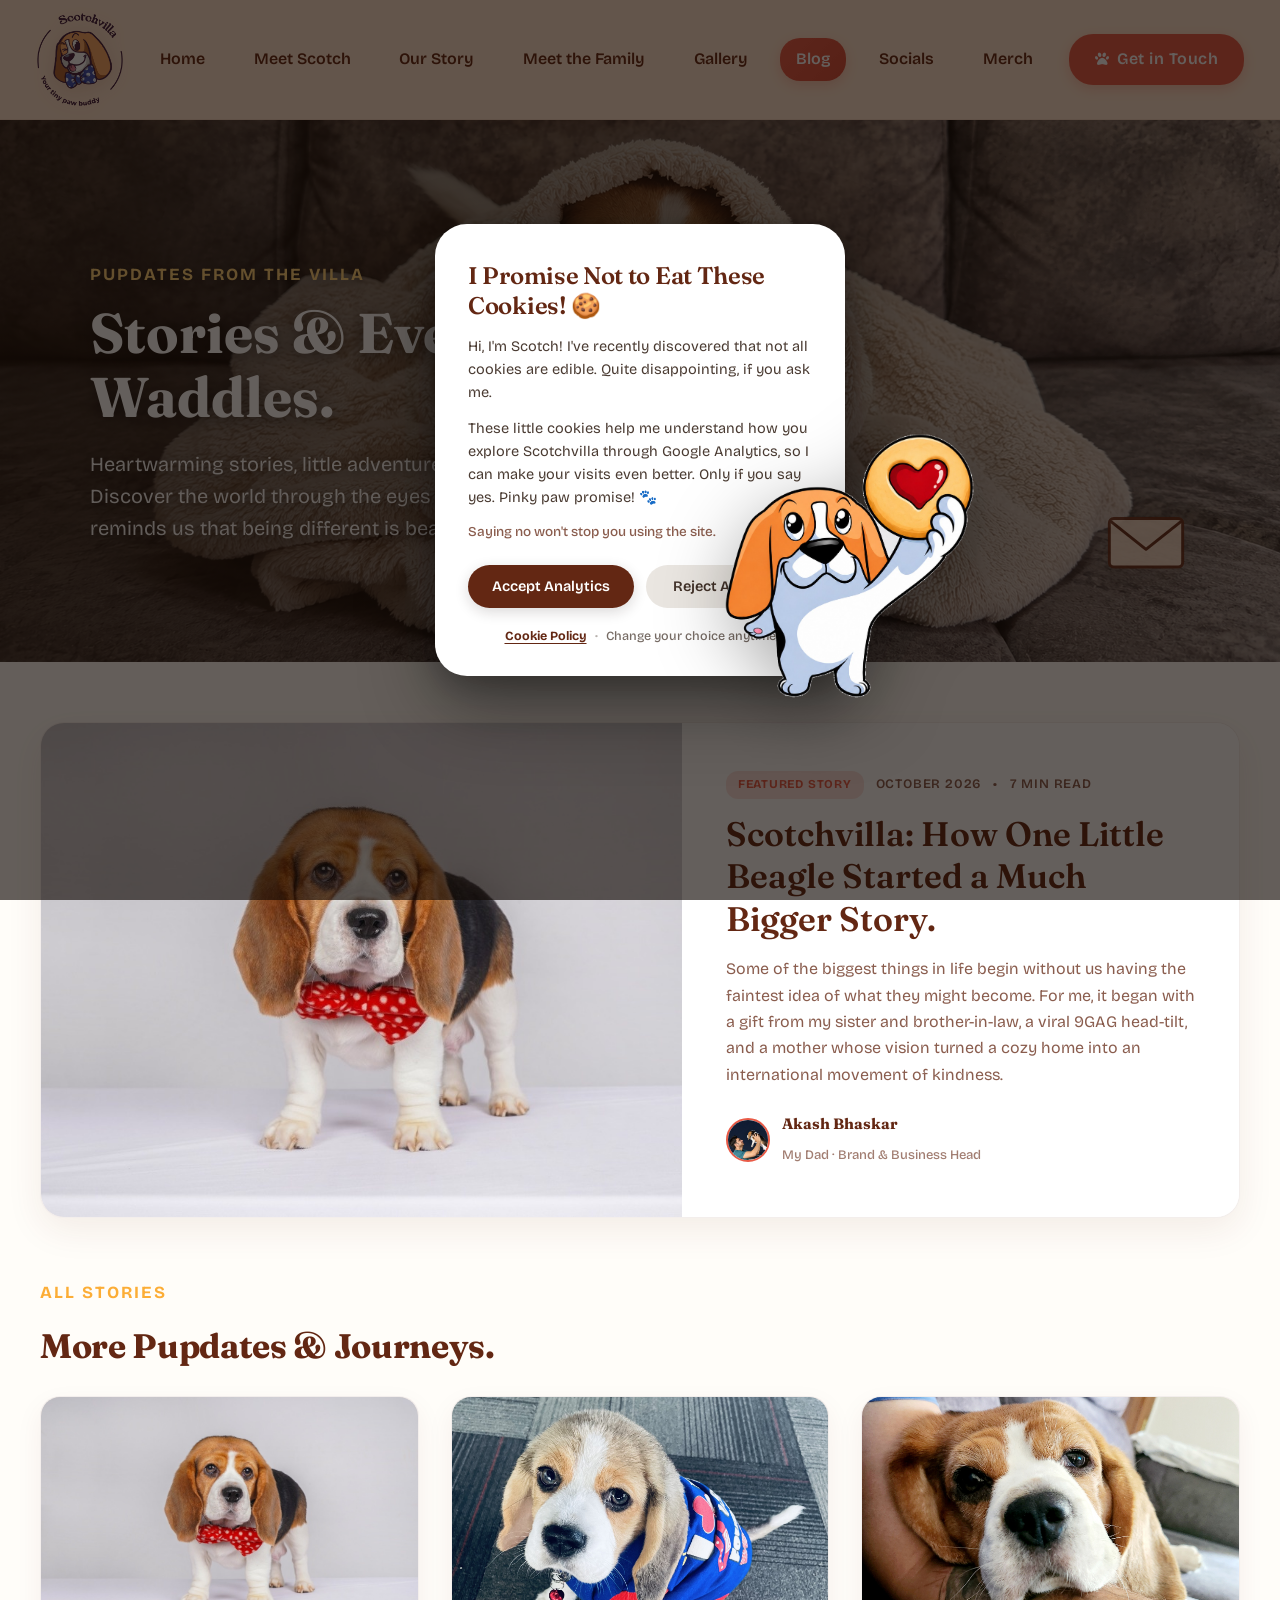
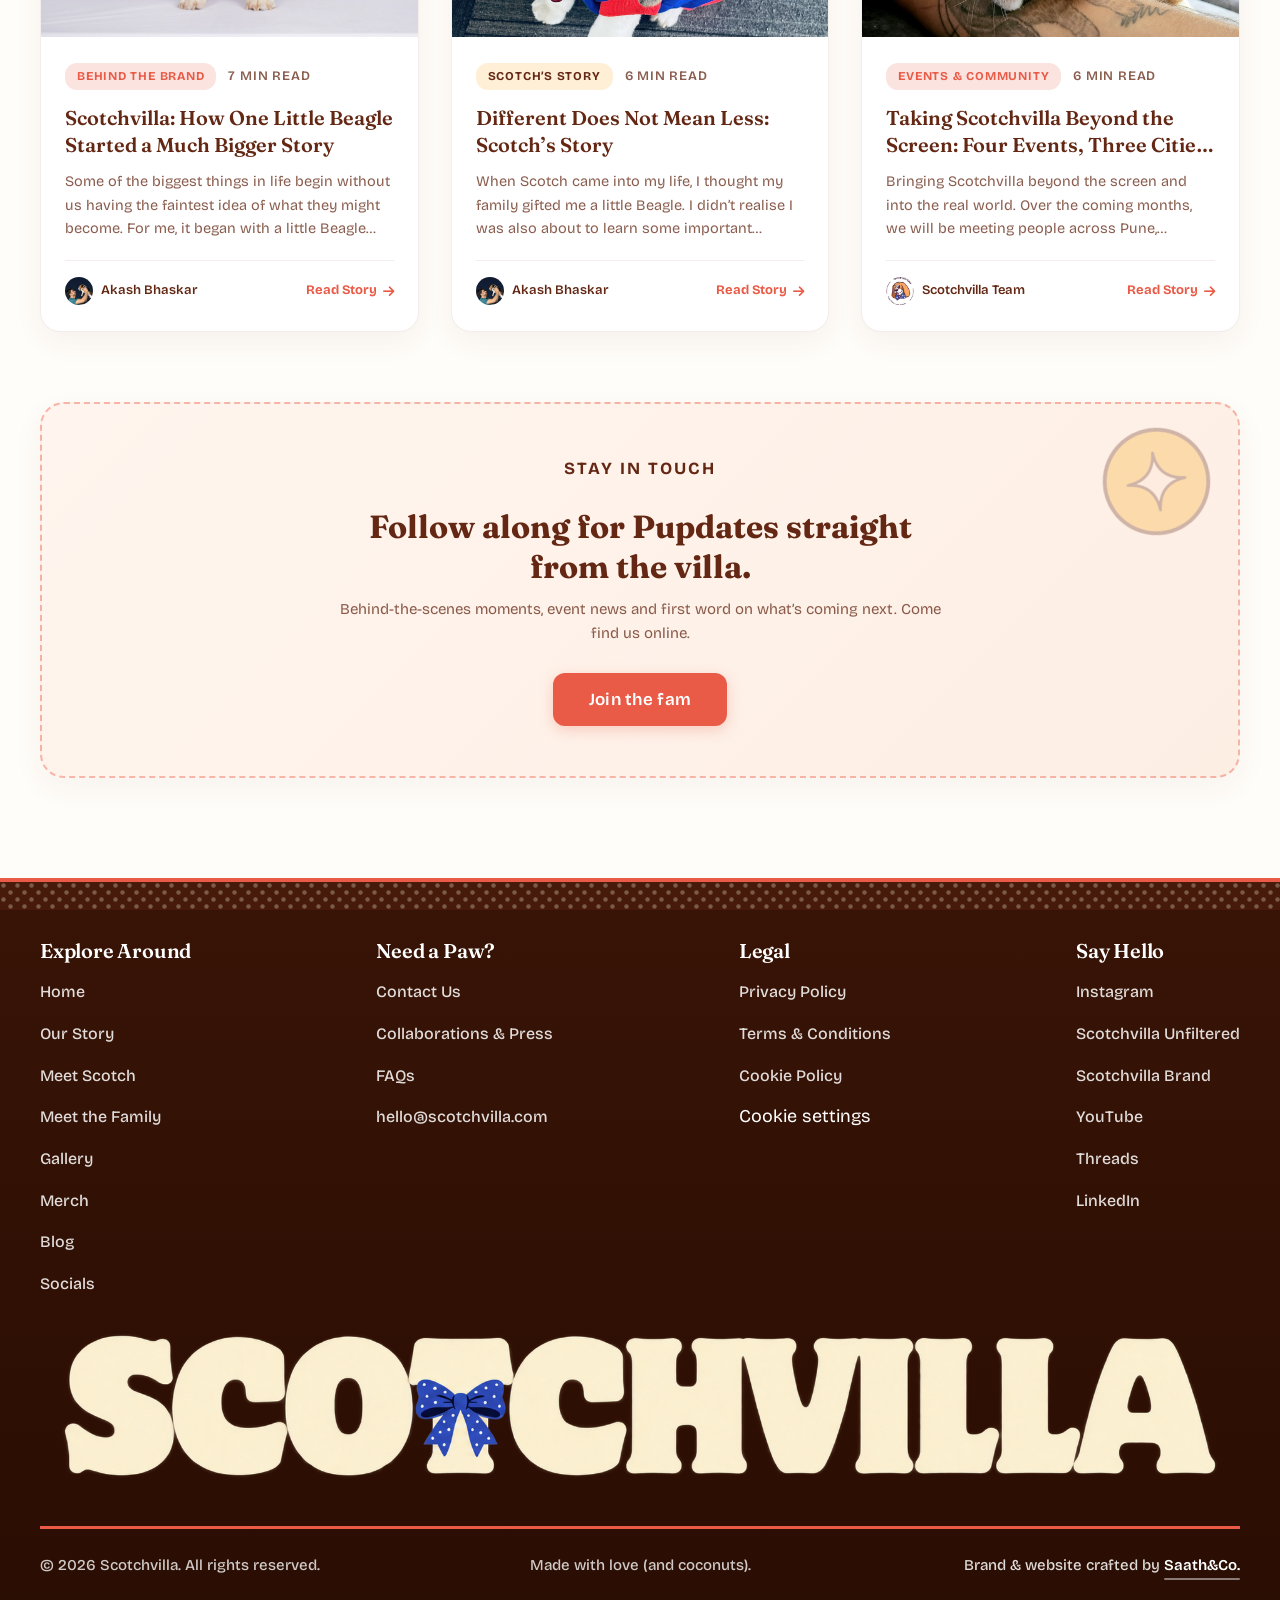
==== commit b2ec9bc0: "Enhance hero & policy pages: add animated doodles, paw prints, and alignment improvements" ====
--- a/blog.html
+++ b/blog.html
@@ -20,8 +20,8 @@
   <link rel="stylesheet" href="https://cdnjs.cloudflare.com/ajax/libs/font-awesome/6.4.0/css/all.min.css" integrity="sha512-iecdLmaskl7CVkqkXNQ/ZH/XLlvWZOJyj7Yy7tcenmpD1ypASozpmT/E0iPtmFIB46ZmdtAc9eNBvH0H/ZpiBw==" crossorigin="anonymous" referrerpolicy="no-referrer">
 
   <!-- Main & Subpages Stylesheets -->
-  <link rel="stylesheet" href="css/style.css?v=71.0">
-  <link rel="stylesheet" href="css/pages.css?v=30.0">
+  <link rel="stylesheet" href="css/style.css?v=72.0">
+  <link rel="stylesheet" href="css/pages.css?v=49.0">
 </head>
 <body class="page-blog">
 
@@ -184,7 +184,7 @@
             data-readtime="6 min read"
             data-author="Akash Bhaskar"
             data-img="images/gallery/gallery-13.jpg"
-            data-content="<p>When Scotch came into my life, I thought my family gifted me a little Beagle. I didn’t realise I was also about to learn some important lessons about patience, acceptance and what it really means to understand another living being.</p><p>Scotch came home on 4th August 2021, as a gift from my sister Athira and my brother-in-law Sagar. He was unbelievably tiny, ridiculously adorable and had the most peculiar little walk. He was much smaller than other Beagles his age, but at the time, I didn’t know what that meant.</p><p>I was simply happy to have him around.</p><p>As the months passed, however, we began noticing that Scotch wasn’t growing as we would normally expect a Beagle to grow. His size and distinctive waddle were things we had noticed from the beginning, but his growth made us wonder whether there was something more we needed to understand.</p><h3 style='font-family: var(--font-serif); font-size: 24px; color: var(--color-brown); margin: 30px 0 14px;'>Finding Answers</h3><p>A few months after Scotch came home, I took him to work one day. A colleague pointed out that he wasn’t growing as expected, which prompted me to look into it more seriously.</p><p>We consulted different veterinarians and made dietary changes based on their advice. Eventually, a senior veterinarian in Bengaluru recommended further investigations, including DNA testing and X-rays. Scotch was around seven to eight months old when we learnt that he had dwarfism.</p><p>Until then, I had never had to navigate anything like this as a pet parent. Suddenly, there were questions I needed answers to. What did this mean for Scotch? Were there things we needed to do differently? How could we make sure he was comfortable and well cared for?</p><p>Like most first-time pet parents facing something unfamiliar, I had to learn along the way. We sought veterinary advice, paid closer attention to his needs and gradually became more conscious of the responsibility involved.</p><p>Scotch also has hypothyroidism, for which he takes regular medication, and an enlarged heart. These are important parts of his individual health history, and we continue to pay attention to his health and wellbeing with veterinary guidance.</p><p>One thing the veterinarian said when we learnt about Scotch’s dwarfism has stayed with me. He told me that Scotch was going to be a blessing in my life.</p><p>Looking back, I can say he was right.</p><h3 style='font-family: var(--font-serif); font-size: 24px; color: var(--color-brown); margin: 30px 0 14px;'>Getting to Know Scotch, Beyond His Diagnosis</h3><p>Scotch is a calm, gentle and loving dog. He loves food, enjoys cuddling up next to people and can happily settle down for a nap. He has what I often think of as an old-soul personality inside a body that looks like it belongs to an eternal puppy.</p><p>His little waddle is unmistakable. So is his ability to make himself comfortable beside someone and fall asleep as though the world has no pressing business to attend to.</p><p>Of course, we are mindful of his individual needs. His diet, activities, medication and veterinary visits are important parts of caring for him. We have learnt not to assume that what works for another dog will automatically work for Scotch.</p><p>But I have never wanted his dwarfism to become the only thing people know about him.</p><p>He is not simply a dog with a condition. He is Scotch - a foodie, a cuddler, a comforting companion and a character with a personality entirely his own.</p><p>His dwarfism is part of his story. It is not the whole story.</p><h3 style='font-family: var(--font-serif); font-size: 24px; color: var(--color-brown); margin: 30px 0 14px;'>The Kind of Love That Shows Up Every Day</h3><p>Scotch is particularly close to my mother, Srikala, whom we call his granny. Their relationship is much like that of a granny and her grandchild.</p><p>She makes sure he is fed on time and often feeds him before sitting down to have her own meal. He sleeps beside her, and there is a sense of comfort and familiarity between them that is lovely to watch.</p><p>These might seem like ordinary routines, but I think they tell us something important about caring for another life.</p><p>Love isn&#x27;t always expressed through grand gestures. Sometimes, it is making sure someone has eaten, noticing when something feels different and being there consistently, even when nobody is watching.</p><p>As a family, we have learnt to be more attentive to Scotch&#x27;s needs. Not because every dog with dwarfism needs exactly the same care, but because every dog deserves to be understood as an individual.</p><h3 style='font-family: var(--font-serif); font-size: 24px; color: var(--color-brown); margin: 30px 0 14px;'>What Scotch Has Taught Me About Difference</h3><p>Living with Scotch has made me question how often we measure things against an idea of what is normal.</p><p>We have expectations of how a Beagle should look, how a dog should behave and what growing up should look like. When something falls outside those expectations, we can become so focused on the difference that we overlook the individual.</p><p>Scotch has reminded me that physical differences do not tell us everything about a life. Equally, an adorable appearance does not tell us everything about an animal&#x27;s health or wellbeing. We need to appreciate individuality while taking health and responsible care seriously.</p><p>For anyone caring for a dog with additional needs, my advice would be simple: ask questions, seek guidance from a qualified veterinarian, pay attention to your dog and be prepared to adapt. It is perfectly understandable to feel overwhelmed by an unexpected diagnosis. You don&#x27;t have to know everything immediately; you do have to be willing to learn.</p><p>And if you meet a dog who looks or moves differently, look beyond that first observation. There is a personality, a life and a relationship behind it.</p><h3 style='font-family: var(--font-serif); font-size: 24px; color: var(--color-brown); margin: 30px 0 14px;'>More Than a Story About Dwarfism</h3><p>Scotch has influenced the way I think about individuality, empathy and acceptance. Those lessons have also shaped what I want Scotchvilla to stand for.</p><p>I want us to share his story honestly, helping people understand animals with different needs without reducing them to those differences. I want to encourage responsible pet parenting, kindness and a little more understanding of the lives we share with animals.</p><p>Most importantly, I want people to see Scotch as more than his physical appearance. He doesn&#x27;t need to behave like a typical Beagle or fit into anyone&#x27;s expectations to be special.</p><p>Sometimes, he is just happily eating his food. Sometimes, he snuggles up beside his granny. Sometimes, he is waddling across the room, completely unaware of how many people find that little walk endearing.</p><p>And sometimes, simply being Scotch is enough.</p><p>If his story helps even a few people look at animals who are different with greater kindness and empathy, sharing it will have been worthwhile.</p><p>Scotch has taught me one thing above all: different does not mean less.</p>">
+            data-content="<p>When Scotch came into my life, I thought my family gifted me a little Beagle. I didn’t realise I was also about to learn some important lessons about patience, acceptance and what it really means to understand another living being.</p><p>Scotch came home on 4th August 2021, as a gift from my sister Athira and my brother-in-law Sagar. He was unbelievably tiny, ridiculously adorable and had the most peculiar little walk. He was much smaller than other Beagles his age, but at the time, I didn’t know what that meant.</p><p>I was simply happy to have him around.</p><p>As the months passed, however, we began noticing that Scotch wasn’t growing as we would normally expect a Beagle to grow. His size and distinctive waddle were things we had noticed from the beginning, but his growth made us wonder whether there was something more we needed to understand.</p><h3 style='font-family: var(--font-serif); font-size: 24px; color: var(--color-brown); margin: 30px 0 14px;'>Finding Answers</h3><p>A few months after Scotch came home, I took him to work one day. A colleague pointed out that he wasn’t growing as expected, which prompted me to look into it more seriously.</p><p>We consulted different veterinarians and made dietary changes based on their advice. Eventually, a senior veterinarian in Bengaluru recommended further investigations, including DNA testing and X-rays. Scotch was around seven to eight months old when we learnt that he had dwarfism.</p><p>Until then, I had never had to navigate anything like this as a pet parent. Suddenly, there were questions I needed answers to. What did this mean for Scotch? Were there things we needed to do differently? How could we make sure he was comfortable and well cared for?</p><p>Like most first-time pet parents facing something unfamiliar, I had to learn along the way. We sought veterinary advice, paid closer attention to his needs and gradually became more conscious of the responsibility involved.</p><p>Scotch also has hypothyroidism, for which he takes regular medication. This is an important part of his individual health history, and we continue to pay attention to his health and wellbeing with veterinary guidance.</p><p>One thing the veterinarian said when we learnt about Scotch’s dwarfism has stayed with me. He told me that Scotch was going to be a blessing in my life.</p><p>Looking back, I can say he was right.</p><h3 style='font-family: var(--font-serif); font-size: 24px; color: var(--color-brown); margin: 30px 0 14px;'>Getting to Know Scotch, Beyond His Diagnosis</h3><p>Scotch is a calm, gentle and loving dog. He loves food, enjoys cuddling up next to people and can happily settle down for a nap. He has what I often think of as an old-soul personality inside a body that looks like it belongs to an eternal puppy.</p><p>His little waddle is unmistakable. So is his ability to make himself comfortable beside someone and fall asleep as though the world has no pressing business to attend to.</p><p>Of course, we are mindful of his individual needs. His diet, activities, medication and veterinary visits are important parts of caring for him. We have learnt not to assume that what works for another dog will automatically work for Scotch.</p><p>But I have never wanted his dwarfism to become the only thing people know about him.</p><p>He is not simply a dog with a condition. He is Scotch - a foodie, a cuddler, a comforting companion and a character with a personality entirely his own.</p><p>His dwarfism is part of his story. It is not the whole story.</p><h3 style='font-family: var(--font-serif); font-size: 24px; color: var(--color-brown); margin: 30px 0 14px;'>The Kind of Love That Shows Up Every Day</h3><p>Scotch is particularly close to my mother, Srikala, whom we call his granny. Their relationship is much like that of a granny and her grandchild.</p><p>She makes sure he is fed on time and often feeds him before sitting down to have her own meal. He sleeps beside her, and there is a sense of comfort and familiarity between them that is lovely to watch.</p><p>These might seem like ordinary routines, but I think they tell us something important about caring for another life.</p><p>Love isn&#x27;t always expressed through grand gestures. Sometimes, it is making sure someone has eaten, noticing when something feels different and being there consistently, even when nobody is watching.</p><p>As a family, we have learnt to be more attentive to Scotch&#x27;s needs. Not because every dog with dwarfism needs exactly the same care, but because every dog deserves to be understood as an individual.</p><h3 style='font-family: var(--font-serif); font-size: 24px; color: var(--color-brown); margin: 30px 0 14px;'>What Scotch Has Taught Me About Difference</h3><p>Living with Scotch has made me question how often we measure things against an idea of what is normal.</p><p>We have expectations of how a Beagle should look, how a dog should behave and what growing up should look like. When something falls outside those expectations, we can become so focused on the difference that we overlook the individual.</p><p>Scotch has reminded me that physical differences do not tell us everything about a life. Equally, an adorable appearance does not tell us everything about an animal&#x27;s health or wellbeing. We need to appreciate individuality while taking health and responsible care seriously.</p><p>For anyone caring for a dog with additional needs, my advice would be simple: ask questions, seek guidance from a qualified veterinarian, pay attention to your dog and be prepared to adapt. It is perfectly understandable to feel overwhelmed by an unexpected diagnosis. You don&#x27;t have to know everything immediately; you do have to be willing to learn.</p><p>And if you meet a dog who looks or moves differently, look beyond that first observation. There is a personality, a life and a relationship behind it.</p><h3 style='font-family: var(--font-serif); font-size: 24px; color: var(--color-brown); margin: 30px 0 14px;'>More Than a Story About Dwarfism</h3><p>Scotch has influenced the way I think about individuality, empathy and acceptance. Those lessons have also shaped what I want Scotchvilla to stand for.</p><p>I want us to share his story honestly, helping people understand animals with different needs without reducing them to those differences. I want to encourage responsible pet parenting, kindness and a little more understanding of the lives we share with animals.</p><p>Most importantly, I want people to see Scotch as more than his physical appearance. He doesn&#x27;t need to behave like a typical Beagle or fit into anyone&#x27;s expectations to be special.</p><p>Sometimes, he is just happily eating his food. Sometimes, he snuggles up beside his granny. Sometimes, he is waddling across the room, completely unaware of how many people find that little walk endearing.</p><p>And sometimes, simply being Scotch is enough.</p><p>If his story helps even a few people look at animals who are different with greater kindness and empathy, sharing it will have been worthwhile.</p><p>Scotch has taught me one thing above all: different does not mean less.</p>">
             <div class="blog-card-media">
               <img src="images/gallery/gallery-13.jpg" alt="Scotch waddling happily" class="blog-card-img" loading="lazy">
             </div>
@@ -312,7 +312,7 @@
               <li><a href="#contact-modal" class="footer-nav-link open-contact-trigger">Contact Us</a></li>
               <li><a href="#contact-modal" class="footer-nav-link open-contact-trigger">Collaborations &amp; Press</a></li>
               <li><a href="faq.html" class="footer-nav-link">FAQs</a></li>
-              <li><a href="mailto:hello@scotchvilla.com" class="footer-nav-link footer-email-link">hello@scotchvilla.com</a></li>
+              <li><a href="mailto:hello@scotchvilla.com" class="footer-nav-link">hello@scotchvilla.com</a></li>
             </ul>
           </div>
 
--- a/css/style.css
+++ b/css/style.css
@@ -1251,7 +1251,90 @@
   overflow: hidden;
 }
 
+/* Floating Paw Footprints Backdrop (10/10 Organic Visual Texture) */
+.hero-paws-backdrop {
+  position: absolute;
+  inset: 0;
+  width: 100%;
+  height: 100%;
+  pointer-events: none;
+  z-index: 1;
+  overflow: hidden;
+}
+
+.hero-paw {
+  position: absolute;
+  display: block;
+  pointer-events: none;
+  user-select: none;
+  will-change: transform, opacity;
+  transform: rotate(var(--rot, 0deg));
+}
+
+.hero-paw svg {
+  display: block;
+  width: 100%;
+  height: 100%;
+}
+
+/* Harmonious warm palette perfectly complementing #FDE3CF background */
+.hero-paw.paw-coral {
+  color: #E5422D;
+  opacity: 0.17;
+}
+
+.hero-paw.paw-gold {
+  color: #E28743;
+  opacity: 0.22;
+}
+
+.hero-paw.paw-brown {
+  color: #632713;
+  opacity: 0.14;
+}
+
+/* Gentle organic breathing & waddle drift animations */
+@keyframes pawWagA {
+  0%, 100% {
+    transform: translateY(0px) rotate(var(--rot, 0deg)) scale(1);
+  }
+  50% {
+    transform: translateY(-7px) rotate(calc(var(--rot, 0deg) + 3deg)) scale(1.03);
+  }
+}
+
+@keyframes pawWagB {
+  0%, 100% {
+    transform: translateY(0px) rotate(var(--rot, 0deg)) scale(1);
+  }
+  50% {
+    transform: translateY(6px) rotate(calc(var(--rot, 0deg) - 3deg)) scale(0.98);
+  }
+}
+
+.hero-paw.anim-a {
+  animation: pawWagA 8s ease-in-out infinite;
+}
+
+.hero-paw.anim-b {
+  animation: pawWagB 9.5s ease-in-out infinite;
+}
+
+@media (max-width: 768px) {
+  .hero-paw {
+    opacity: 0.12 !important;
+  }
+}
+
+@media (prefers-reduced-motion: reduce) {
+  .hero-paw {
+    animation: none !important;
+  }
+}
+
 .hero-grid {
+  position: relative;
+  z-index: 2;
   display: grid;
   grid-template-columns: 1.05fr 0.95fr;
   align-items: center;
@@ -3344,49 +3427,6 @@
   border-radius: 2px;
 }
 
-.footer-email-link {
-  display: inline-flex;
-  align-items: center;
-  gap: 8px;
-  background: rgba(255, 255, 255, 0.06);
-  border: 1px solid rgba(255, 255, 255, 0.14);
-  border-radius: 8px;
-  padding: 8px 14px;
-  margin-top: 4px;
-  font-weight: 600;
-  font-size: 15px;
-  color: #FFFFFF;
-  width: fit-content;
-  transition: all 0.28s cubic-bezier(0.2, 0.8, 0.2, 1);
-}
-
-.footer-email-link::before {
-  content: "\f0e0";
-  font-family: "Font Awesome 6 Free";
-  font-weight: 900;
-  font-size: 13px;
-  color: var(--color-coral);
-  transition: color 0.28s ease;
-}
-
-.footer-email-link::after {
-  display: none;
-}
-
-.footer-email-link:hover,
-.footer-email-link:focus-visible {
-  background: rgba(255, 255, 255, 0.12);
-  border-color: #F7E8D0;
-  color: #F7E8D0;
-  transform: translateY(-2px);
-  box-shadow: 0 4px 12px rgba(0, 0, 0, 0.25);
-}
-
-.footer-email-link:hover::before,
-.footer-email-link:focus-visible::before {
-  color: #F7E8D0;
-}
-
 /* Giant Display Wordmark (SCOTCHVILLA) */
 .footer-huge-wordmark {
   width: 100%;
--- a/css/pages.css
+++ b/css/pages.css
@@ -133,36 +133,43 @@
   text-align: left;
 }
 
-.gallery-hero .subpage-doodle {
+.gallery-hero .subpage-doodle,
+.socials-hero .subpage-doodle {
   display: none;
 }
 
-.gallery-hero .subpage-hero-container {
+.gallery-hero .subpage-hero-container,
+.socials-hero .subpage-hero-container {
   width: 100%;
   max-width: 1240px;
 }
 
-.gallery-hero .subpage-breadcrumbs {
+.gallery-hero .subpage-breadcrumbs,
+.socials-hero .subpage-breadcrumbs {
   color: rgba(255, 255, 255, 0.9);
   text-shadow: 0 2px 10px rgba(0, 0, 0, 0.5);
 }
 
-.gallery-hero .subpage-breadcrumbs a {
+.gallery-hero .subpage-breadcrumbs a,
+.socials-hero .subpage-breadcrumbs a {
   color: #FFFFFF;
 }
 
-.gallery-hero .section-badge {
+.gallery-hero .section-badge,
+.socials-hero .section-badge {
   color: #FFD27A;
   text-shadow: 0 2px 10px rgba(0, 0, 0, 0.55);
 }
 
-.gallery-hero .subpage-title {
+.gallery-hero .subpage-title,
+.socials-hero .subpage-title {
   max-width: 700px;
   color: #FFFFFF;
   text-shadow: 0 3px 16px rgba(0, 0, 0, 0.6);
 }
 
-.gallery-hero .subpage-subtitle {
+.gallery-hero .subpage-subtitle,
+.socials-hero .subpage-subtitle {
   max-width: 620px;
   margin-left: 0;
   color: rgba(255, 255, 255, 0.96);
@@ -170,7 +177,8 @@
 }
 
 @media (max-width: 768px) {
-  .gallery-hero {
+  .gallery-hero,
+  .socials-hero {
     min-height: 500px;
     padding: 115px 24px 70px;
     background-position: center center;
@@ -186,9 +194,15 @@
 
 .socials-hero {
   background-image:
-    linear-gradient(90deg, rgba(24, 12, 6, 0.78) 0%, rgba(24, 12, 6, 0.58) 42%, rgba(24, 12, 6, 0.14) 100%),
+    linear-gradient(90deg, rgba(24, 12, 6, 0.68) 0%, rgba(24, 12, 6, 0.46) 45%, rgba(24, 12, 6, 0.10) 100%),
     url("../images/socials-hero.jpg");
   background-position: center center;
+  background-size: cover;
+  min-height: 520px;
+  display: flex;
+  align-items: center;
+  padding: 140px 7vw 90px;
+  text-align: left;
 }
 
 /* Floating Doodles in Subpage Hero */
@@ -286,9 +300,20 @@
   margin: 0;
 }
 
-.terms-article ul {
+.terms-article ul,
+.cookie-policy-content ul,
+.faq-content ul {
   margin: 8px 0 0;
   padding-left: 24px;
+  list-style: disc;
+}
+
+.terms-article ol,
+.cookie-policy-content ol,
+.faq-content ol {
+  margin: 8px 0 0;
+  padding-left: 24px;
+  list-style: decimal;
 }
 
 .terms-article li + li {
@@ -823,7 +848,7 @@
   position: relative;
   background-image:
     linear-gradient(90deg, rgba(24, 12, 6, 0.72) 0%, rgba(24, 12, 6, 0.46) 36%, rgba(24, 12, 6, 0.08) 52%, transparent 64%),
-    url("../images/merch/merch-hero-banner.jpg");
+    url("../images/merch/merch-hero-banner.jpg?v=2.0");
   background-size: cover;
   background-position: right center;
   background-repeat: no-repeat;
@@ -890,7 +915,7 @@
     min-height: 520px;
     background-image:
       linear-gradient(180deg, rgba(24, 12, 6, 0.82) 0%, rgba(24, 12, 6, 0.65) 50%, rgba(24, 12, 6, 0.88) 100%),
-      url("../images/merch/merch-hero-banner.jpg");
+      url("../images/merch/merch-hero-banner.jpg?v=2.0");
     background-position: center center;
     justify-content: center;
   }
@@ -1028,6 +1053,11 @@
 
 .product-card:hover .product-img {
   transform: scale(1.08) rotate(2deg);
+}
+
+.product-card[data-category="bookmarks"] .product-img {
+  border-radius: 8px;
+  max-height: 90%;
 }
 
 .product-badge {
@@ -1183,6 +1213,34 @@
   box-shadow: 0 10px 30px rgba(99, 39, 19, 0.05);
   position: relative;
   overflow: hidden;
+  isolation: isolate;
+}
+
+.page-merch .bottom-cta-section .cta-inner-card::before {
+  content: "";
+  position: absolute;
+  pointer-events: none;
+  z-index: 0;
+  width: 120px;
+  height: 120px;
+  right: 28px;
+  top: 24px;
+  background-image: url("../images/brand-elements/flower-yellow.webp");
+  background-repeat: no-repeat;
+  background-position: center;
+  background-size: contain;
+  opacity: 0.32;
+  transform: rotate(-10deg);
+  transition: transform 0.5s ease;
+}
+
+.page-merch .bottom-cta-section .cta-inner-card:hover::before {
+  transform: rotate(15deg) scale(1.08);
+}
+
+.page-merch .bottom-cta-section .cta-inner-card > * {
+  position: relative;
+  z-index: 2;
 }
 
 .page-merch .bottom-cta-section .cta-headline {
@@ -1204,6 +1262,13 @@
   .page-merch .bottom-cta-section .cta-inner-card {
     padding: 36px 20px 38px;
     border-radius: 20px;
+  }
+  .page-merch .bottom-cta-section .cta-inner-card::before {
+    width: 80px;
+    height: 80px;
+    right: 14px;
+    top: 14px;
+    opacity: 0.22;
   }
 }
 
@@ -2295,18 +2360,8 @@
   opacity: 0.86;
 }
 
+.page-gallery .gallery-hero::after,
 .gallery-hero::after {
-  right: 22%;
-  top: 17%;
-  width: 44px;
-  height: 44px;
-  background-image: url("../images/brand-elements/leaf.svg");
-  opacity: 0.85;
-  animation-delay: -3s;
-}
-
-.socials-hero::before,
-.socials-hero::after {
   display: none !important;
   content: none !important;
 }
@@ -2315,6 +2370,35 @@
 .merch-hero::after {
   display: none !important;
   content: none !important;
+}
+
+/* Socials hero: clean, warm brand accent */
+.socials-hero .subpage-doodle {
+  display: none !important;
+}
+
+.socials-hero::before {
+  display: none !important;
+  content: none !important;
+}
+
+.socials-hero::after {
+  display: block !important;
+  content: "" !important;
+  position: absolute;
+  z-index: 1;
+  pointer-events: none;
+  background-repeat: no-repeat;
+  background-position: center;
+  background-size: contain;
+  background-image: url("../images/brand-elements/sparkle-yellow.svg") !important;
+  right: 12% !important;
+  top: 22% !important;
+  width: 56px !important;
+  height: 56px !important;
+  opacity: 0.92 !important;
+  filter: drop-shadow(0 6px 16px rgba(24, 12, 6, 0.35));
+  animation: brand-float 6s ease-in-out infinite;
 }
 
 /* Blog shares the gallery photo backdrop, so keep its story motifs on the open right side. */
@@ -2354,11 +2438,18 @@
 }
 
 .page-blog .newsletter-banner::before {
-  width: 110px;
-  height: 110px;
+  width: 115px;
+  height: 115px;
   right: 24px;
   top: 20px;
-  background-image: url("../images/brand-elements/envelope.svg");
+  background-image: url("../images/brand-elements/star-coin-yellow.webp");
+  opacity: 0.30;
+  transform: rotate(-8deg);
+  transition: transform 0.5s ease;
+}
+
+.page-blog .newsletter-banner:hover::before {
+  transform: rotate(12deg) scale(1.08);
 }
 
 .page-blog .newsletter-content,
@@ -2588,3 +2679,180 @@
     padding-left: 14px;
   }
 }
+
+/* ==================================================
+   SUBPAGES (PRIVACY, TERMS, COOKIE, FAQ): HERO & FLOATING DOODLES
+================================================== */
+.page-privacy .privacy-main,
+.page-terms .privacy-main,
+.page-cookie-policy .privacy-main,
+.page-faq .privacy-main {
+  position: relative;
+  overflow: hidden;
+  background-color: var(--color-cream-bg);
+}
+
+.page-privacy .terms-hero,
+.page-terms .terms-hero,
+.page-cookie-policy .terms-hero,
+.page-faq .terms-hero {
+  position: relative;
+  padding-top: 92px;
+  padding-bottom: 24px;
+  background: transparent;
+  overflow: hidden;
+}
+
+.page-privacy .subpage-doodle,
+.page-terms .subpage-doodle,
+.page-cookie-policy .subpage-doodle,
+.page-faq .subpage-doodle {
+  display: none !important;
+}
+
+.hero-brand-doodles {
+  position: absolute;
+  top: 0;
+  left: 0;
+  right: 0;
+  bottom: 0;
+  pointer-events: none;
+  z-index: 1;
+  overflow: hidden;
+}
+
+.page-privacy .terms-hero .subpage-title,
+.page-terms .terms-hero .subpage-title,
+.page-cookie-policy .terms-hero .subpage-title,
+.page-faq .terms-hero .subpage-title {
+  margin-bottom: 10px;
+}
+
+.page-privacy .terms-section,
+.page-terms .terms-section,
+.page-cookie-policy .cookie-policy-section,
+.page-faq .faq-section {
+  padding-top: 14px;
+  padding-bottom: 85px;
+  background: transparent;
+  position: relative;
+  z-index: 2;
+}
+
+.page-privacy .terms-content,
+.page-terms .terms-content,
+.page-cookie-policy .cookie-policy-content {
+  position: relative;
+  z-index: 3;
+  box-shadow: 0 16px 50px rgba(54, 18, 4, 0.08);
+}
+
+.page-faq .faq-category {
+  position: relative;
+  z-index: 3;
+}
+
+/* Floating background elements wrapper */
+.privacy-floating-background {
+  position: absolute;
+  inset: 0;
+  width: 100%;
+  height: 100%;
+  pointer-events: none;
+  z-index: 1;
+  overflow: hidden;
+}
+
+.privacy-doodle {
+  position: absolute;
+  pointer-events: none;
+  user-select: none;
+  will-change: transform;
+  object-fit: contain;
+  filter: drop-shadow(0 2px 5px rgba(99, 39, 19, 0.08));
+}
+
+/* 4 Playful "Approach & Return" Natural Choreography Animations */
+@keyframes doodleApproachA {
+  0%, 100% {
+    transform: translate(0px, 0px) rotate(0deg);
+  }
+  50% {
+    transform: translate(14px, 12px) rotate(8deg);
+  }
+}
+
+@keyframes doodleApproachB {
+  0%, 100% {
+    transform: translate(0px, 0px) rotate(0deg);
+  }
+  50% {
+    transform: translate(-14px, -12px) rotate(-8deg);
+  }
+}
+
+@keyframes doodleApproachC {
+  0%, 100% {
+    transform: translate(0px, 0px) rotate(0deg);
+  }
+  50% {
+    transform: translate(-12px, 14px) rotate(7deg);
+  }
+}
+
+@keyframes doodleApproachD {
+  0%, 100% {
+    transform: translate(0px, 0px) rotate(0deg);
+  }
+  50% {
+    transform: translate(12px, -14px) rotate(-7deg);
+  }
+}
+
+.privacy-doodle.anim-float-a {
+  animation: doodleApproachA ease-in-out infinite;
+}
+
+.privacy-doodle.anim-float-b {
+  animation: doodleApproachB ease-in-out infinite;
+}
+
+.privacy-doodle.anim-float-c {
+  animation: doodleApproachC ease-in-out infinite;
+}
+
+.privacy-doodle.anim-float-d {
+  animation: doodleApproachD ease-in-out infinite;
+}
+
+@media (max-width: 900px) {
+  .privacy-doodle {
+    opacity: 0.45 !important;
+  }
+}
+
+@media (max-width: 600px) {
+  .page-privacy .terms-hero,
+  .page-terms .terms-hero,
+  .page-cookie-policy .terms-hero,
+  .page-faq .terms-hero {
+    padding-top: 84px;
+    padding-bottom: 18px;
+  }
+  .page-privacy .terms-section,
+  .page-terms .terms-section,
+  .page-cookie-policy .cookie-policy-section,
+  .page-faq .faq-section {
+    padding-top: 8px;
+    padding-bottom: 55px;
+  }
+  .privacy-doodle {
+    opacity: 0.32 !important;
+  }
+}
+
+@media (prefers-reduced-motion: reduce) {
+  .privacy-doodle {
+    animation: none !important;
+  }
+}
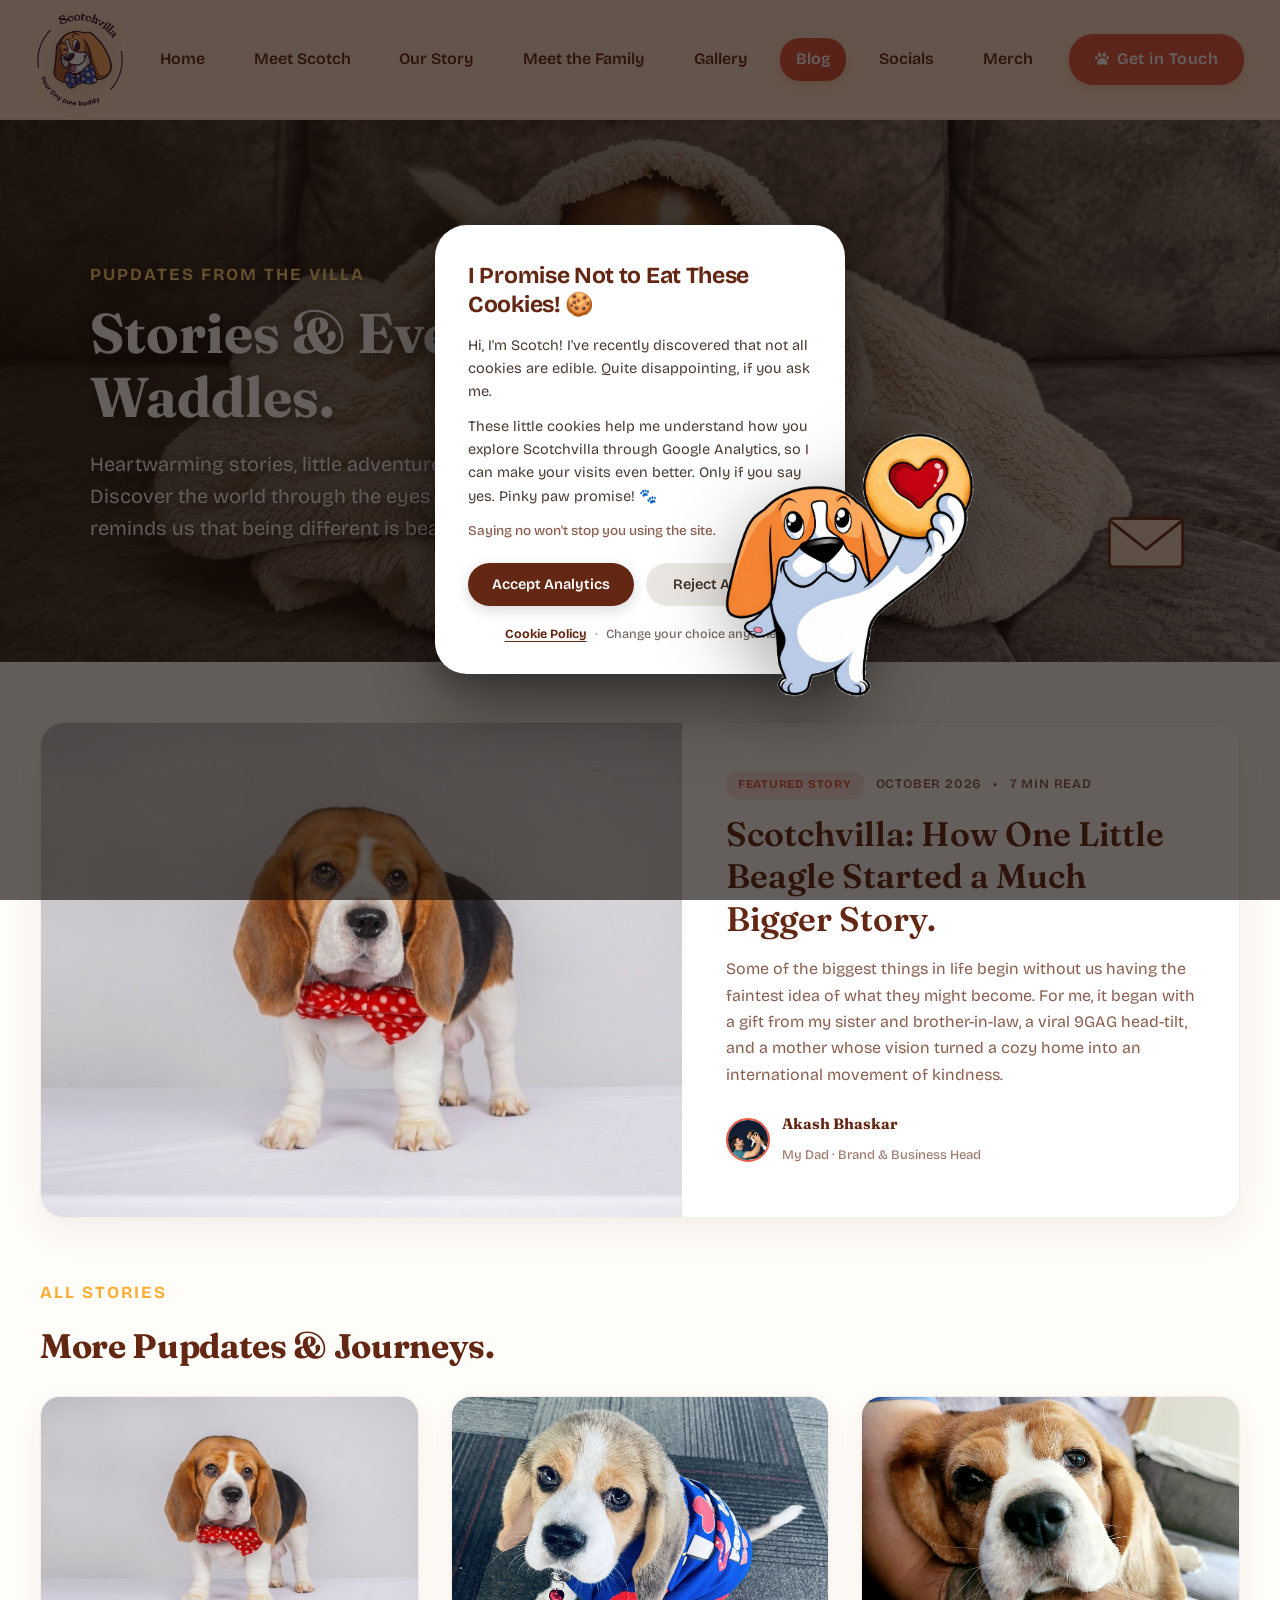
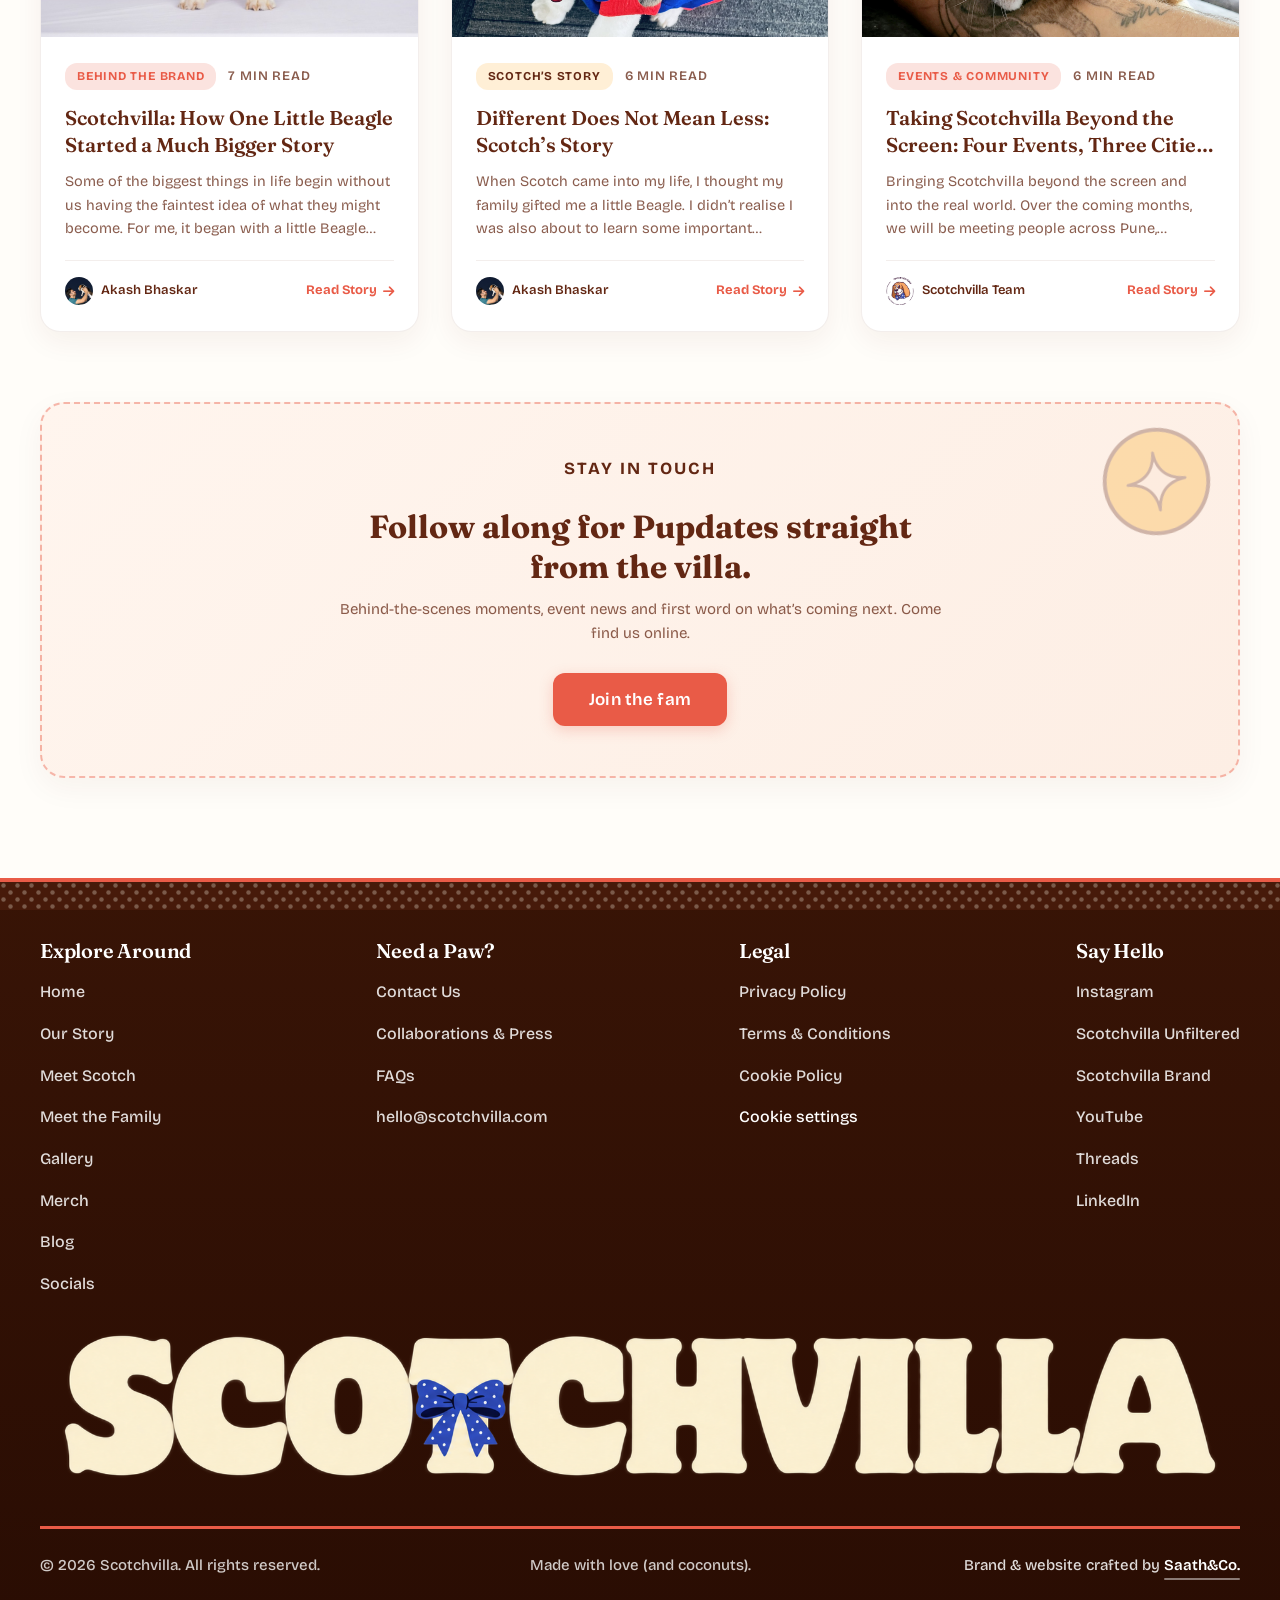
==== commit b6b1f54f: "Add Heart of Scotch & Join doodles, footer parity, cookie modal typography, and mascot copy update" ====
--- a/blog.html
+++ b/blog.html
@@ -20,7 +20,7 @@
   <link rel="stylesheet" href="https://cdnjs.cloudflare.com/ajax/libs/font-awesome/6.4.0/css/all.min.css" integrity="sha512-iecdLmaskl7CVkqkXNQ/ZH/XLlvWZOJyj7Yy7tcenmpD1ypASozpmT/E0iPtmFIB46ZmdtAc9eNBvH0H/ZpiBw==" crossorigin="anonymous" referrerpolicy="no-referrer">
 
   <!-- Main & Subpages Stylesheets -->
-  <link rel="stylesheet" href="css/style.css?v=72.0">
+  <link rel="stylesheet" href="css/style.css?v=88.0">
   <link rel="stylesheet" href="css/pages.css?v=49.0">
 </head>
 <body class="page-blog">
--- a/css/style.css
+++ b/css/style.css
@@ -211,8 +211,8 @@
 
 .cookie-card-title {
   color: var(--color-brown, #221510);
-  font-family: var(--font-serif, "Fraunces", Georgia, serif);
-  font-size: 24px;
+  font-family: var(--font-body, "Bricolage Grotesque", sans-serif);
+  font-size: 23px;
   font-weight: 700;
   line-height: 1.25;
   letter-spacing: -0.3px;
@@ -535,8 +535,7 @@
 .viral-title,
 .channel-name,
 .collab-text h3,
-.footer-col-title,
-.cookie-card-title {
+.footer-col-title {
   font-family: var(--font-serif);
   font-optical-sizing: auto;
   font-variation-settings: 'opsz' auto, 'SOFT' 0, 'WONK' 0;
@@ -583,7 +582,6 @@
 .puppy-name,
 .lightbox-caption h3,
 .reader-title,
-.cookie-card-title,
 .terms-article h3 {
   font-family: var(--font-serif);
   font-weight: 600;
@@ -2667,9 +2665,194 @@
   padding: 85px 0 95px;
 }
 
+/* Dedicated Full-Section Wings Suite (Option A: Flanking Empty Margins from Top to Bottom) */
+.core-values-section {
+  position: relative;
+  background-color: var(--color-cream-bg);
+  padding: 85px 0 95px;
+  overflow: hidden;
+}
+
 .core-values-header {
-  margin-bottom: 48px;
-}
+  position: relative;
+  max-width: 820px;
+  margin: 0 auto 54px;
+  text-align: center;
+  z-index: 2;
+}
+
+
+@media (max-width: 768px) {
+  
+  }
+
+.core-values-wings {
+  position: absolute;
+  inset: 0;
+  width: 100%;
+  height: 100%;
+  pointer-events: none;
+  z-index: 1;
+}
+
+.wing-doodle {
+  position: absolute;
+  display: block;
+  pointer-events: none;
+  user-select: none;
+}
+
+/* === FAR LEFT WING CORRIDOR (Spread along left 2% - 10%) === */
+.wing-star-left-top {
+  left: 3.5%;
+  top: 45px;
+  transform: rotate(-14deg);
+  animation: floatDoodle 4.4s ease-in-out infinite 0.2s;
+}
+
+.wing-squiggle-left {
+  left: 9%;
+  top: 140px;
+  transform: rotate(-8deg);
+  animation: floatDoodle 5.8s ease-in-out infinite;
+}
+
+.wing-heart-left {
+  left: 2.5%;
+  top: 250px;
+  --rot: -14deg;
+  transform: rotate(-14deg);
+  animation: floatGentle 4.2s ease-in-out infinite;
+}
+
+/* === FAR RIGHT WING CORRIDOR (Spread along right 2% - 10%) === */
+.wing-star-right-top {
+  right: 3.5%;
+  top: 45px;
+  transform: rotate(14deg);
+  animation: floatDoodle 4.4s ease-in-out infinite 1.0s;
+}
+
+.wing-squiggle-right {
+  right: 9%;
+  top: 140px;
+  transform: scaleX(-1) rotate(-8deg);
+  animation: floatDoodle 5.8s ease-in-out infinite 0.5s;
+}
+
+.wing-heart-right {
+  right: 2.5%;
+  top: 250px;
+  --rot: 18deg;
+  transform: rotate(18deg);
+  animation: floatGentle 4.2s ease-in-out infinite 2s;
+}
+/* Wing Base Paws */
+.wing-paw-left {
+  left: 4%;
+  top: 480px;
+  transform: rotate(24deg);
+  animation: floatDoodle 6.2s ease-in-out infinite 0.8s;
+}
+
+.wing-paw-right {
+  right: 4%;
+  top: 480px;
+  transform: rotate(-20deg);
+  animation: floatDoodle 6.2s ease-in-out infinite 1.4s;
+}
+
+/* 4 Title-Framing Paws */
+.title-framing-paw {
+  position: absolute;
+  display: block;
+  pointer-events: none;
+  user-select: none;
+  z-index: 1;
+}
+
+.paw-title-top-left {
+  left: 18%;
+  top: -12px;
+  transform: rotate(16deg);
+  animation: floatDoodle 4.8s ease-in-out infinite 0.4s;
+}
+
+.paw-title-mid-left {
+  left: 8%;
+  top: 75px;
+  transform: rotate(32deg);
+  animation: floatDoodle 5.4s ease-in-out infinite 1.2s;
+}
+
+.paw-title-top-right {
+  right: 18%;
+  top: 10px;
+  transform: rotate(-22deg);
+  animation: floatDoodle 5.0s ease-in-out infinite 0.8s;
+}
+
+.paw-title-bottom-right {
+  right: 10%;
+  bottom: -15px;
+  transform: rotate(18deg);
+  animation: floatDoodle 5.6s ease-in-out infinite 1.6s;
+}
+
+
+@media (max-width: 1200px) {
+  .wing-star-left-top { left: 1%; }
+  .wing-star-right-top { right: 1%; }
+  .wing-heart-left { left: 1%; }
+  .wing-heart-right { right: 1%; }
+  .wing-squiggle-left { left: 6%; }
+  .wing-squiggle-right { right: 6%; }
+  }
+
+@media (max-width: 900px) {
+  }
+
+@media (max-width: 768px) {
+  .wing-heart-left,
+  .wing-heart-right,
+  .wing-paw-left,
+  .wing-paw-right,
+  .paw-title-mid-left,
+  .paw-title-bottom-right {
+    display: none;
+  }
+  .paw-title-top-left {
+    left: 4%;
+    top: -6px;
+    transform: scale(0.8) rotate(16deg);
+  }
+  .paw-title-top-right {
+    right: 4%;
+    top: 0px;
+    transform: scale(0.8) rotate(-22deg);
+  }
+  .wing-squiggle-left {
+    left: 2%;
+    top: 20px;
+    transform: scale(0.7);
+  }
+  .wing-squiggle-right {
+    right: 2%;
+    top: 20px;
+    transform: scaleX(-1) scale(0.7);
+  }
+  .wing-star-left-top {
+    left: 18%;
+    top: 15px;
+    transform: scale(0.75);
+  }
+  .wing-star-right-top {
+    right: 18%;
+    top: 15px;
+    transform: scale(0.75);
+  }
+}
+
 
 .core-values-intro {
   max-width: 780px;
@@ -3282,10 +3465,73 @@
   overflow: hidden;
 }
 
+
 .cta-inner-card {
+  position: relative;
   max-width: 860px;
   margin: 0 auto;
 }
+
+.cta-doodle {
+  position: absolute;
+  pointer-events: none;
+  z-index: 2;
+}
+
+.cta-heart-left {
+  left: 3%;
+  top: 15px;
+  --rot: -14deg;
+  transform: rotate(-14deg);
+  animation: floatGentle 4.2s ease-in-out infinite;
+}
+
+.cta-star-left {
+  left: 14%;
+  top: -20px;
+  transform: rotate(-10deg);
+  animation: floatDoodle 4.6s ease-in-out infinite 0.5s;
+}
+
+.cta-heart-right {
+  right: 3%;
+  top: 15px;
+  --rot: 18deg;
+  transform: rotate(18deg);
+  animation: floatGentle 4.2s ease-in-out infinite 2s;
+}
+
+.cta-star-right {
+  right: 14%;
+  top: -20px;
+  transform: rotate(12deg);
+  animation: floatDoodle 4.6s ease-in-out infinite 1.2s;
+}
+
+@media (max-width: 900px) {
+  .cta-heart-left { left: 0%; }
+  .cta-heart-right { right: 0%; }
+  .cta-star-left { left: 6%; }
+  .cta-star-right { right: 6%; }
+}
+
+@media (max-width: 768px) {
+  .cta-heart-left,
+  .cta-heart-right {
+    display: none;
+  }
+  .cta-star-left {
+    left: 2%;
+    top: -12px;
+    transform: scale(0.75);
+  }
+  .cta-star-right {
+    right: 2%;
+    top: -12px;
+    transform: scale(0.75);
+  }
+}
+
 
 .cta-headline {
   margin-top: 18px;
@@ -4253,7 +4499,6 @@
 }
 
 /* Scotchvilla graphic kit accents used across the homepage */
-.core-values-section::before,
 .bottom-cta-section::before,
 .bottom-cta-section::after,
 .site-footer::before {
@@ -4325,7 +4570,7 @@
 }
 
 @media (max-width: 768px) {
-  .core-values-section::before,
+  
   .different-section::before,
   .bottom-cta-section::before,
   .bottom-cta-section::after {
@@ -4354,3 +4599,33 @@
     transition: none !important;
   }
 }
+
+/* Unified Single Typeface (Bricolage Grotesque) for Cookie Modal */
+.cookie-modal-card,
+.cookie-card-title,
+.cookie-card-body,
+.cookie-card-body p,
+.cookie-card-body p.cookie-subtext,
+.cookie-btn,
+.cookie-card-footer-links a {
+  font-family: var(--font-body, "Bricolage Grotesque", -apple-system, sans-serif) !important;
+}
+
+/* Guarantee 100% exact font size, weight, and line-height parity for button footer links */
+button.footer-nav-link,
+.cookie-settings-link {
+  font-family: var(--font-body, "Bricolage Grotesque", sans-serif) !important;
+  font-size: 16px !important;
+  font-weight: 500 !important;
+  line-height: 1.4 !important;
+  letter-spacing: normal !important;
+  -webkit-font-smoothing: antialiased;
+  -moz-osx-font-smoothing: grayscale;
+}
+
+@media (max-width: 768px) {
+  button.footer-nav-link,
+  .cookie-settings-link {
+    font-size: 15px !important;
+  }
+}
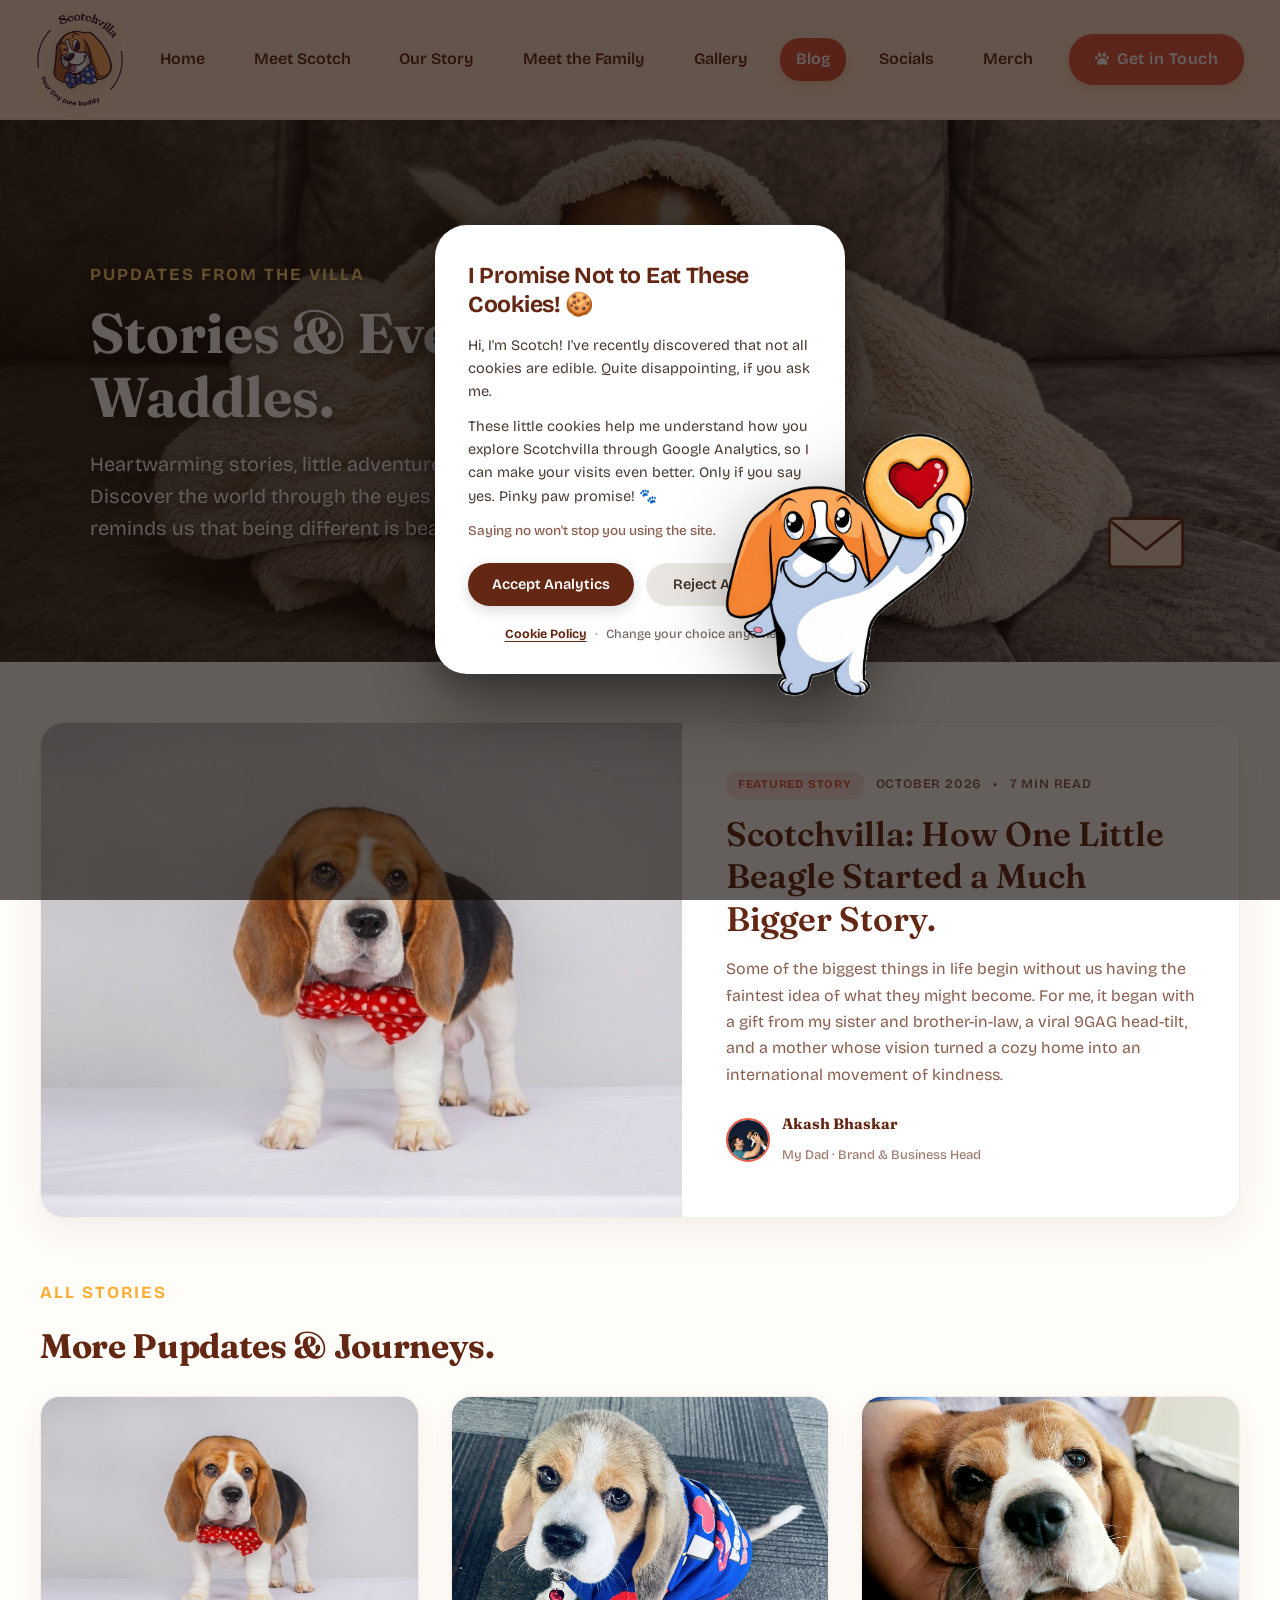
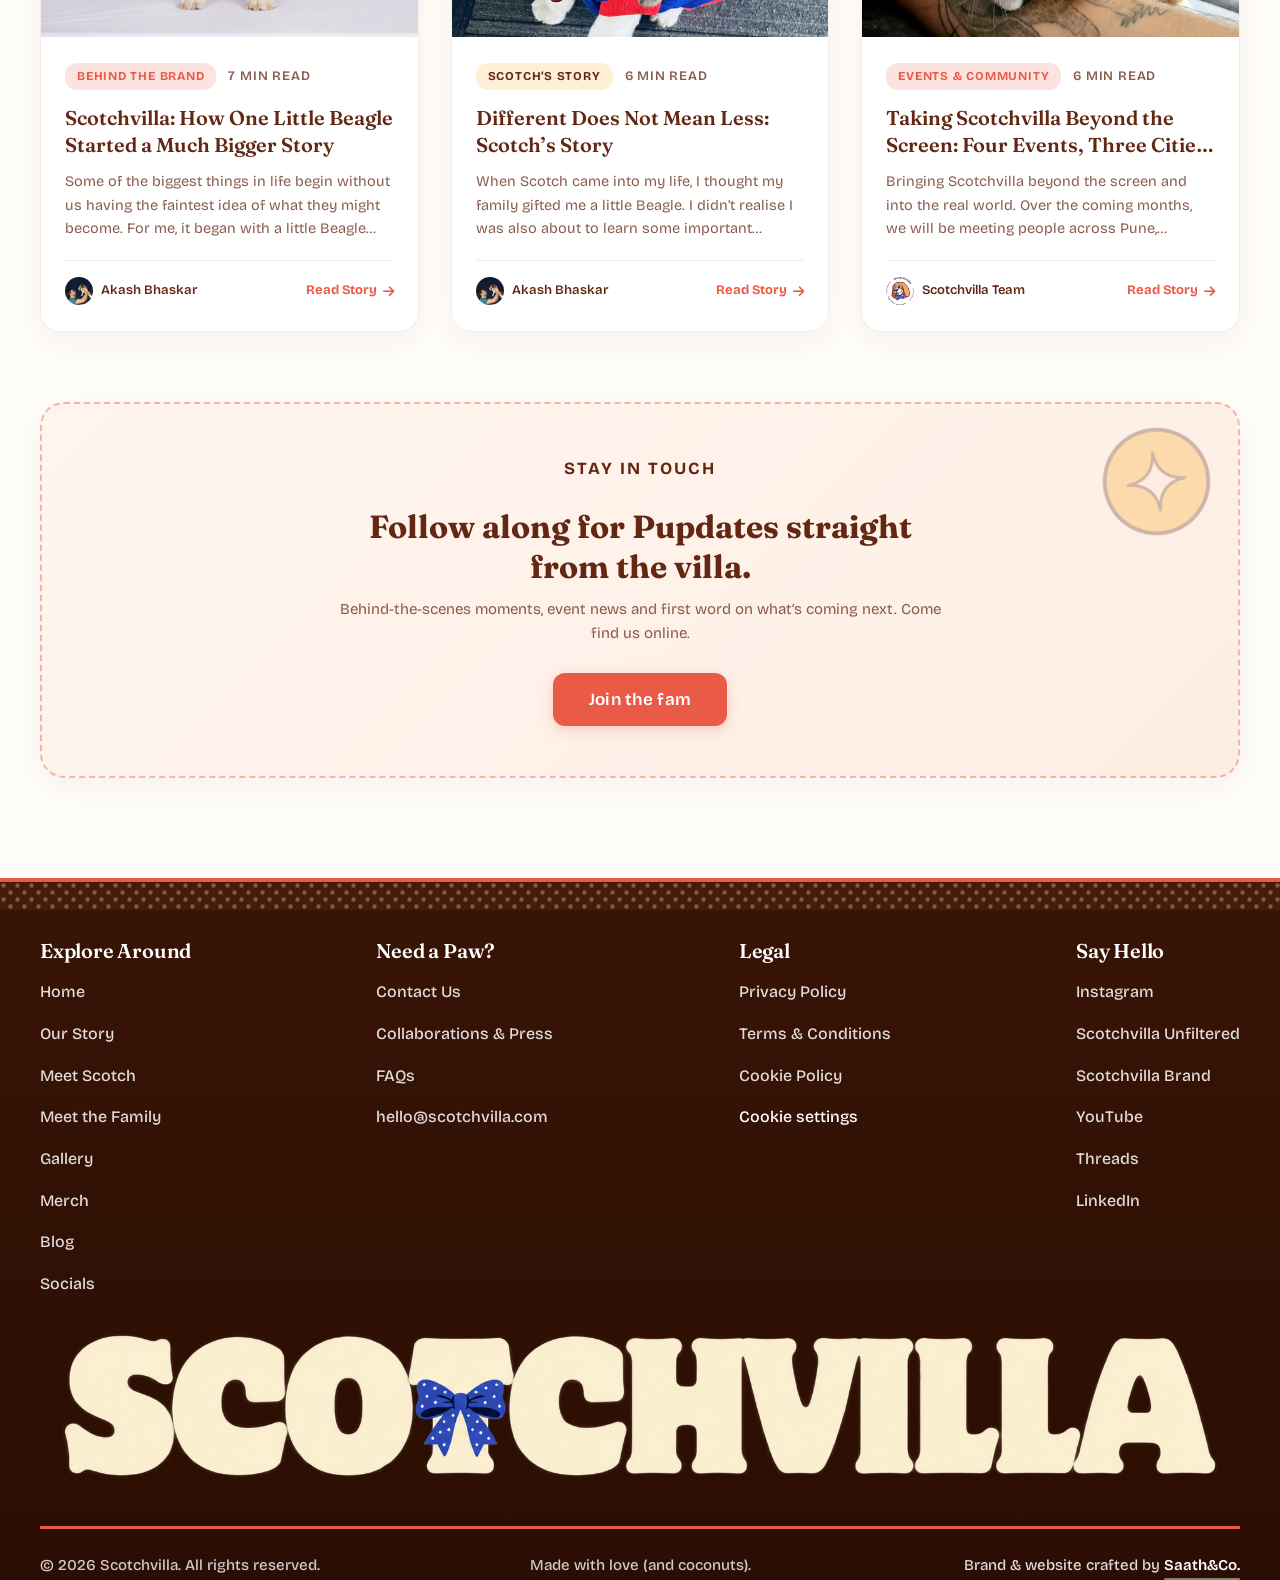
==== commit 8cc9f6ce: "Integrate Web3Forms email delivery with simultaneous WhatsApp redirect for contact form" ====
--- a/blog.html
+++ b/blog.html
@@ -418,7 +418,7 @@
 
   <!-- Scripts -->
   <script src="js/cookie-consent.js?v=4.0"></script>
-  <script src="js/main.js?v=14.0"></script>
+  <script src="js/main.js?v=20.0"></script>
   <script>
     // Blog Filtering & Article Reader Modal
     document.addEventListener('DOMContentLoaded', () => {
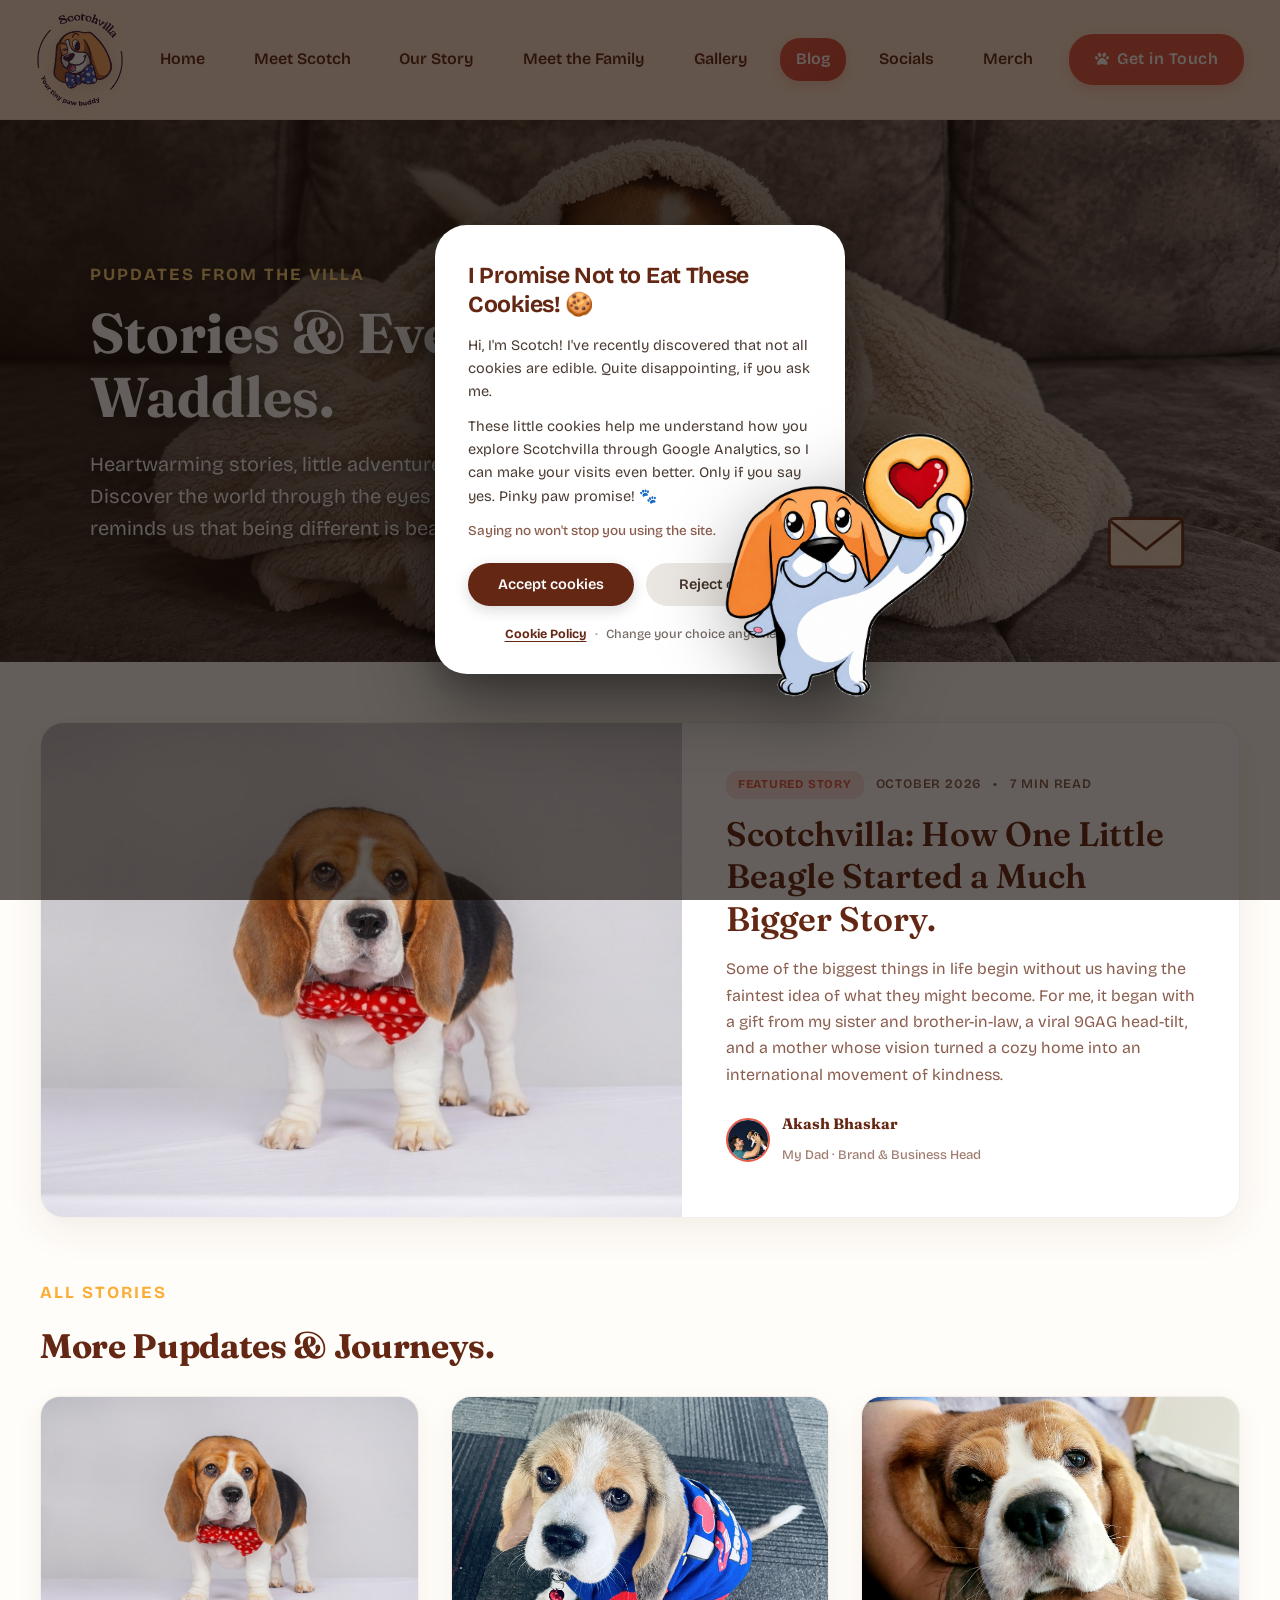
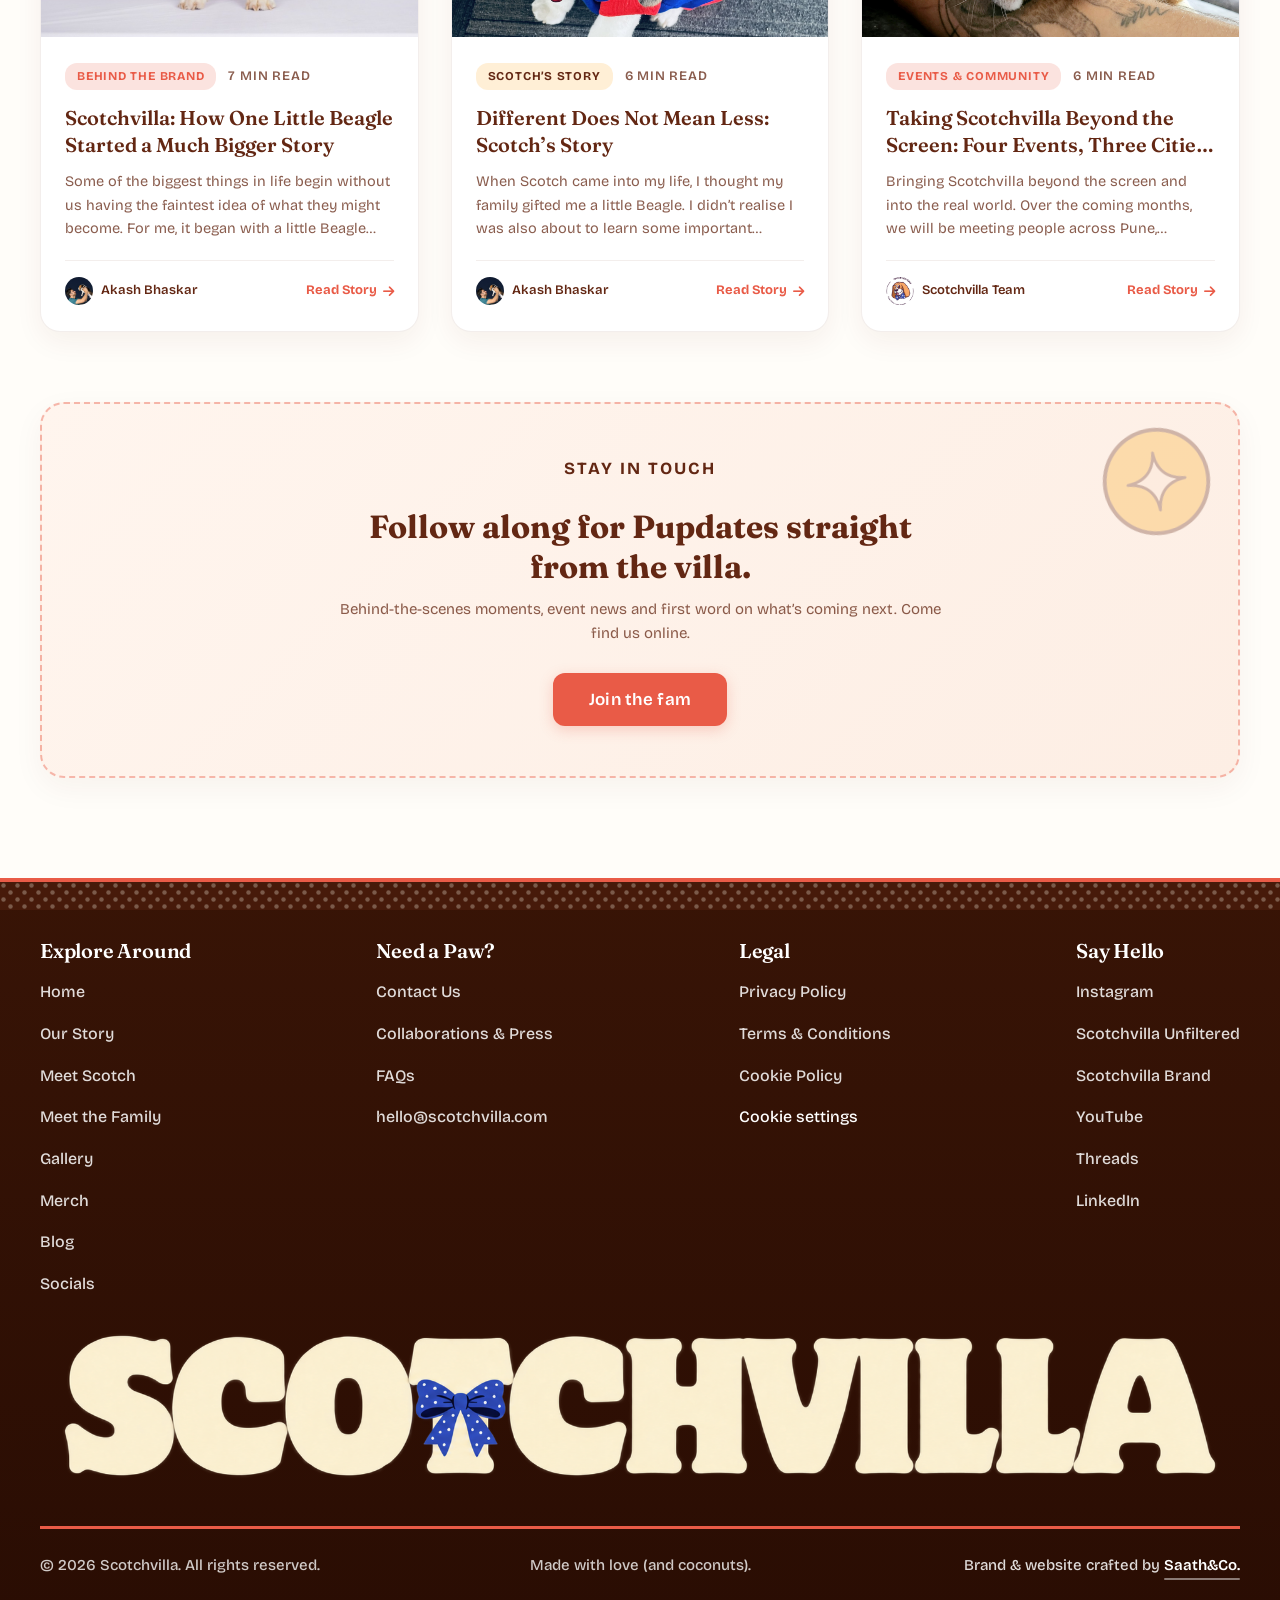
==== commit 091507ef: "Enhance mobile responsiveness and update cookie consent buttons - Update cookie consent buttons to '" ====
--- a/blog.html
+++ b/blog.html
@@ -417,7 +417,7 @@
   </div>
 
   <!-- Scripts -->
-  <script src="js/cookie-consent.js?v=4.0"></script>
+  <script src="js/cookie-consent.js?v=4.1"></script>
   <script src="js/main.js?v=20.0"></script>
   <script>
     // Blog Filtering & Article Reader Modal
--- a/css/style.css
+++ b/css/style.css
@@ -51,6 +51,18 @@
   --transition-smooth: 0.35s cubic-bezier(0.25, 1, 0.5, 1);
 }
 
+*,
+*::before,
+*::after {
+  box-sizing: border-box;
+  -webkit-tap-highlight-color: transparent;
+}
+
+html {
+  scroll-behavior: smooth;
+  -webkit-text-size-adjust: 100%;
+}
+
 /* Scotchvilla's supplied arrow and paw cursor artwork */
 html,
 body {
@@ -366,15 +378,17 @@
 @media (max-width: 680px) {
   .cookie-modal-stage {
     max-width: 370px;
+    padding-bottom: env(safe-area-inset-bottom, 0px);
   }
   
   .cookie-modal-card {
-    padding: 28px 22px 22px;
+    padding: 28px 22px 26px;
     border-radius: 26px;
   }
 
   .cookie-card-title {
     font-size: 21px;
+    text-wrap: balance;
   }
 
   .cookie-card-body p {
@@ -387,22 +401,33 @@
     gap: 8px;
   }
 
+  .cookie-card-footer-links {
+    justify-content: flex-start;
+    padding-right: 75px;
+    font-size: 12px;
+  }
+
   .cookie-mascot-wrapper {
-    width: 170px;
-    right: -25px;
-    bottom: -22px;
+    width: 125px;
+    right: -15px;
+    bottom: -18px;
   }
 }
 
 @media (max-width: 420px) {
   .cookie-modal-stage {
-    max-width: 320px;
+    max-width: 330px;
+  }
+
+  .cookie-card-footer-links {
+    padding-right: 60px;
+    font-size: 11.5px;
   }
   
   .cookie-mascot-wrapper {
-    width: 135px;
-    right: -15px;
-    bottom: -15px;
+    width: 110px;
+    right: -10px;
+    bottom: -14px;
   }
 }
 
@@ -1172,17 +1197,21 @@
 /* Mobile Nav Drawer */
 .mobile-nav-drawer {
   display: none;
+  flex-direction: column;
   position: fixed;
   top: var(--header-height);
   left: 0;
   width: 100%;
   height: calc(100vh - var(--header-height));
+  height: calc(100dvh - var(--header-height));
   background-color: var(--color-white);
-  padding: 30px 40px;
+  padding: 26px 28px calc(30px + env(safe-area-inset-bottom, 0px));
   overflow-y: auto;
+  -webkit-overflow-scrolling: touch;
   transform: translateX(-100%);
   transition: transform var(--transition-smooth);
   z-index: 999;
+  box-sizing: border-box;
 }
 
 .mobile-nav-drawer.is-open {
@@ -1193,17 +1222,23 @@
   display: flex;
   flex-direction: column;
   gap: 16px;
+  width: 100%;
+  box-sizing: border-box;
 }
 
 .mobile-item {
+  width: 100%;
   border-bottom: 1px solid var(--color-divider);
   padding-bottom: 12px;
+  box-sizing: border-box;
 }
 
 .mobile-link {
   font-size: 18px;
   font-weight: 500;
-  display: block;
+  display: flex;
+  align-items: center;
+  min-height: 44px;
 }
 
 .mobile-dropdown-btn {
@@ -1214,6 +1249,7 @@
   font-size: 18px;
   font-weight: 500;
   color: var(--color-navy);
+  min-height: 44px;
 }
 
 .mobile-submenu {
@@ -1231,6 +1267,16 @@
 .mobile-cta-wrap {
   border: none;
   margin-top: 15px;
+  width: 100%;
+}
+
+.mobile-cta-wrap .btn {
+  width: 100%;
+  display: flex;
+  justify-content: center;
+  align-items: center;
+  min-height: 48px;
+  box-sizing: border-box;
 }
 
 /* --------------------------------------------------
@@ -3334,11 +3380,24 @@
 }
 
 .t-dot {
+  position: relative;
   width: 10px;
   height: 10px;
   border-radius: 50%;
   background-color: rgba(99, 39, 19, 0.2);
   transition: all var(--transition-fast);
+  padding: 0;
+  border: none;
+}
+
+.t-dot::after {
+  content: "";
+  position: absolute;
+  top: 50%;
+  left: 50%;
+  width: 38px;
+  height: 38px;
+  transform: translate(-50%, -50%);
 }
 
 .t-dot[hidden] {
@@ -3814,13 +3873,21 @@
 .video-modal-close,
 .contact-modal-close {
   position: absolute;
-  top: 15px;
-  right: 20px;
+  top: 12px;
+  right: 14px;
+  width: 44px;
+  height: 44px;
+  display: flex;
+  align-items: center;
+  justify-content: center;
   font-size: 32px;
   color: var(--color-white);
   line-height: 1;
   z-index: 20;
   transition: transform var(--transition-fast);
+  background: none;
+  border: none;
+  padding: 0;
 }
 
 .contact-modal-close {
@@ -3973,9 +4040,13 @@
     height: 68px;
   }
 
-  .mobile-toggle,
+  .mobile-toggle {
+    display: flex;
+  }
+
   .mobile-nav-drawer {
     display: flex;
+    flex-direction: column;
   }
 
   .hero-nuzzle-section {
@@ -4167,6 +4238,23 @@
   :root {
     --header-height: 94px;
     --header-height-scrolled: 76px;
+  }
+
+  .desktop-br {
+    display: none !important;
+  }
+
+  .testimonials-floating-badge {
+    display: none !important;
+  }
+
+  .section-title,
+  .hero-headline,
+  .different-headline,
+  .story-card-title,
+  .subpage-title,
+  .cta-headline {
+    text-wrap: balance;
   }
 
   .nav-container {
